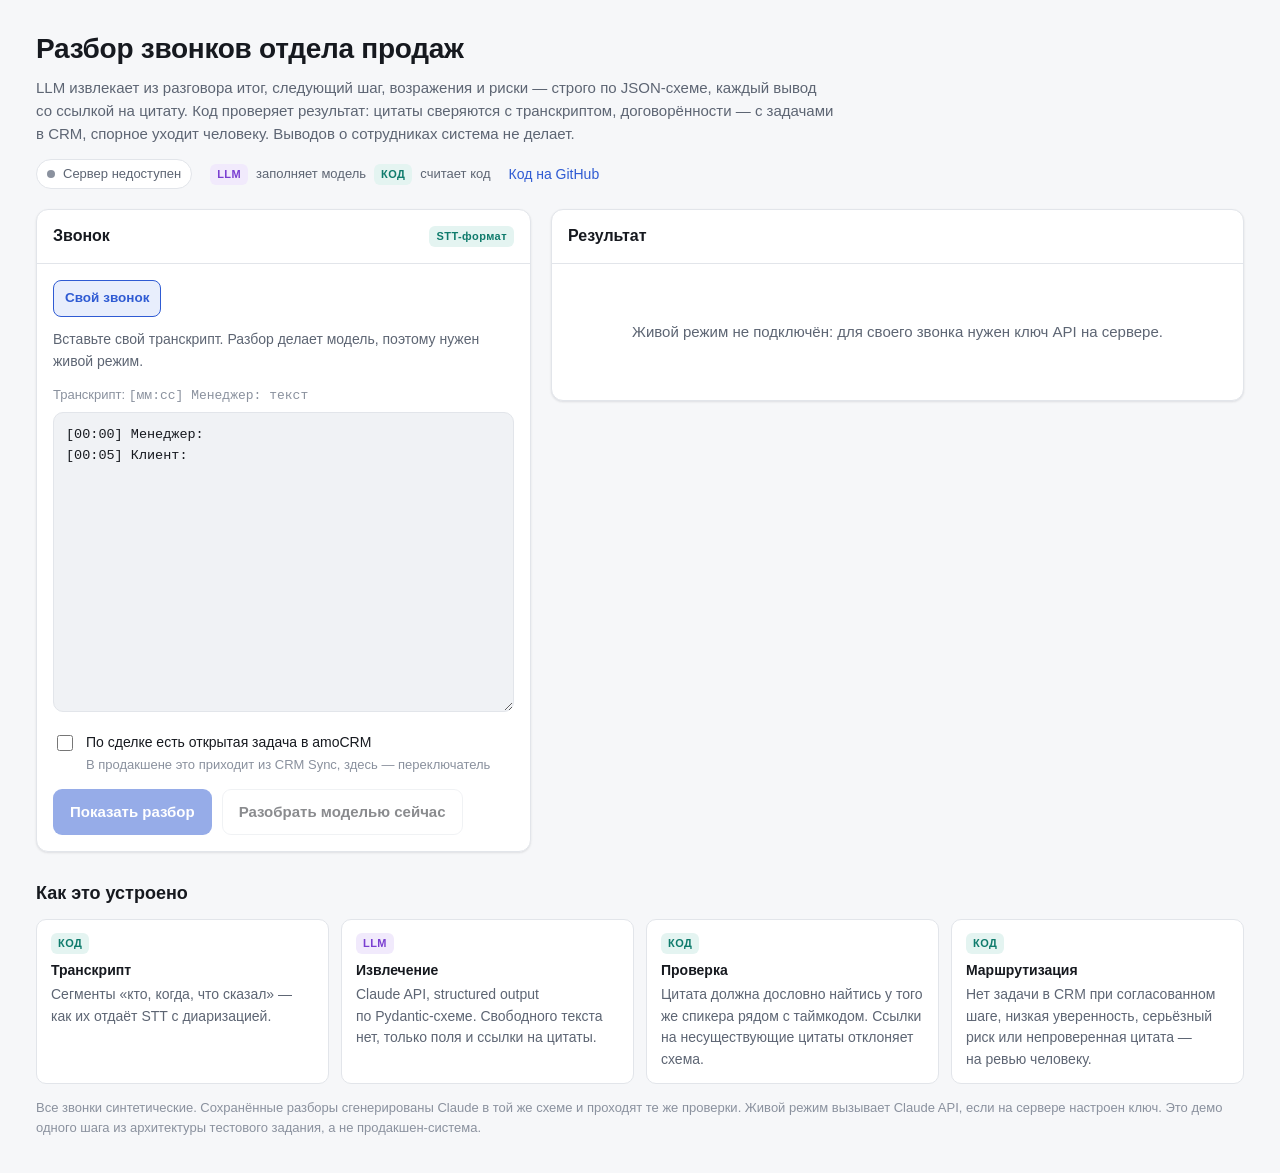
==== public/index.html @ 85fcce41 "Sales call analysis demo: Claude structured output + deterministic checks, Vercel deploy Co-Authored" ====
<!doctype html>
<html lang="ru">
<head>
<meta charset="utf-8">
<meta name="viewport" content="width=device-width, initial-scale=1">
<title>Разбор звонков продаж</title>
<meta name="description" content="Демо: LLM извлекает структуру из звонка, код проверяет цитаты и сверяет договорённости с задачами в CRM.">
<link rel="icon" href="data:image/svg+xml,<svg xmlns='http://www.w3.org/2000/svg' viewBox='0 0 32 32'><rect width='32' height='32' rx='8' fill='%232f5bd3'/><path d='M9 21v-6m5 6V11m5 10v-8m5 8v-4' stroke='white' stroke-width='2.6' stroke-linecap='round'/></svg>">
<style>
:root {
  --bg: #f6f7f9; --surface: #ffffff; --surface-2: #f0f2f5; --border: #e2e5ea;
  --text: #16191f; --muted: #5d6573; --faint: #8a919e;
  --accent: #2f5bd3; --accent-soft: #e8eefc; --on-accent: #ffffff;
  --llm: #7a3fd1; --llm-soft: #f1eafc; --code: #0f7b6c; --code-soft: #e4f4f1;
  --ok: #1e7d43; --ok-soft: #e5f5ea; --warn: #9a5b00; --warn-soft: #fff3dc; --bad: #b42318; --bad-soft: #fde8e6;
  --mark: #fff0a8; --mark-text: #16191f;
  --radius: 12px; --shadow: 0 1px 2px rgba(16,24,40,.05), 0 1px 3px rgba(16,24,40,.06);
}
@media (prefers-color-scheme: dark) {
  :root:not([data-theme="light"]) {
    --bg: #0f1115; --surface: #171a21; --surface-2: #1e222b; --border: #2a2f3a;
    --text: #e8eaee; --muted: #a2a9b6; --faint: #737b89;
    --accent: #7ea2ff; --accent-soft: #1d2741; --on-accent: #0f1115;
    --llm: #b991ff; --llm-soft: #2a2140; --code: #4fd1bc; --code-soft: #14302c;
    --ok: #5fd08a; --ok-soft: #14301f; --warn: #f2b53c; --warn-soft: #33270f; --bad: #ff8a80; --bad-soft: #3a1714;
    --mark: #5c4d12; --mark-text: #fff6cf; --shadow: none;
  }
}
* { box-sizing: border-box; }
html { -webkit-text-size-adjust: 100%; }
body { margin: 0; background: var(--bg); color: var(--text);
  font: 15px/1.55 -apple-system, BlinkMacSystemFont, "Segoe UI", Roboto, "Helvetica Neue", Arial, sans-serif; }
a { color: var(--accent); text-decoration: none; } a:hover { text-decoration: underline; }
.wrap { max-width: 1240px; margin: 0 auto; padding: 0 16px; }
header { padding: 32px 0 20px; }
h1 { font-size: 28px; line-height: 1.2; margin: 0 0 10px; letter-spacing: -.01em; }
.lead { color: var(--muted); max-width: 820px; margin: 0; }
.toplinks { display: flex; flex-wrap: wrap; gap: 8px 18px; margin-top: 14px; font-size: 14px; align-items: center; }
.status { display: inline-flex; max-width: 100%; align-items: center; gap: 8px; padding: 4px 10px; border-radius: 999px;
  background: var(--surface); border: 1px solid var(--border); font-size: 13px; color: var(--muted); }
.dot { width: 8px; height: 8px; border-radius: 50%; background: var(--faint); }
.dot.on { background: var(--ok); }
.legend { display: inline-flex; gap: 8px; align-items: center; font-size: 13px; color: var(--muted); }
.tag { display: inline-block; font-size: 11px; font-weight: 700; letter-spacing: .04em; padding: 2px 7px;
  border-radius: 6px; vertical-align: middle; white-space: nowrap; }
.tag.llm { color: var(--llm); background: var(--llm-soft); } .tag.code { color: var(--code); background: var(--code-soft); }
.grid { display: grid; grid-template-columns: minmax(0, 5fr) minmax(0, 7fr); gap: 20px; align-items: start; padding-bottom: 28px; }
@media (max-width: 920px) { .grid { grid-template-columns: minmax(0, 1fr); } }
.panel { background: var(--surface); border: 1px solid var(--border); border-radius: var(--radius); box-shadow: var(--shadow); }
.panel > .hd { padding: 14px 16px; border-bottom: 1px solid var(--border); display: flex; justify-content: space-between; align-items: center; gap: 10px; }
.panel > .hd h2 { font-size: 16px; margin: 0; }
.panel > .bd { padding: 16px; }
.sticky { position: sticky; top: 16px; }
@media (max-width: 920px) { .sticky { position: static; } }
.tabs { display: flex; flex-wrap: wrap; gap: 6px; margin-bottom: 12px; }
.tab { border: 1px solid var(--border); background: var(--surface-2); color: var(--text); border-radius: 8px;
  padding: 7px 11px; font: inherit; font-size: 13.5px; cursor: pointer; }
.tab[aria-selected="true"] { background: var(--accent-soft); border-color: var(--accent); color: var(--accent); font-weight: 600; }
.desc { color: var(--muted); font-size: 14px; margin: 0 0 12px; min-height: 22px; }
textarea { width: 100%; min-height: 300px; resize: vertical; border: 1px solid var(--border); border-radius: 10px;
  background: var(--surface-2); color: var(--text); padding: 12px; font: 13.5px/1.55 ui-monospace, SFMono-Regular, Menlo, Consolas, monospace; }
textarea:focus, .tab:focus-visible, button:focus-visible, input:focus-visible { outline: 2px solid var(--accent); outline-offset: 2px; }
.hint { font-size: 13px; color: var(--faint); margin: 8px 0 0; }
.check { display: flex; gap: 10px; align-items: flex-start; margin: 14px 0 4px; font-size: 14px; cursor: pointer; }
.check input { margin-top: 3px; width: 16px; height: 16px; accent-color: var(--accent); }
.actions { display: flex; flex-wrap: wrap; gap: 10px; margin-top: 14px; }
.btn { border: 1px solid transparent; border-radius: 9px; padding: 10px 16px; font: inherit; font-weight: 600; cursor: pointer; }
.btn.primary { background: var(--accent); color: var(--on-accent); }
.btn.secondary { background: var(--surface); color: var(--text); border-color: var(--border); }
.btn:disabled { opacity: .5; cursor: not-allowed; }
.err { margin-top: 12px; padding: 10px 12px; border-radius: 9px; background: var(--bad-soft); color: var(--bad); font-size: 14px; display: none; }
.empty { color: var(--muted); padding: 40px 16px; text-align: center; }
.cards { display: grid; gap: 14px; }
.card { border: 1px solid var(--border); border-radius: 10px; padding: 14px; background: var(--surface); }
.card h3 { font-size: 14px; margin: 0 0 10px; display: flex; gap: 8px; align-items: center; justify-content: space-between; }
.card h3 .t { color: var(--muted); font-weight: 600; text-transform: uppercase; letter-spacing: .04em; font-size: 12px; }
.banner { border-radius: 10px; padding: 14px; display: grid; gap: 6px; }
.banner.ok { background: var(--ok-soft); color: var(--ok); } .banner.warn { background: var(--warn-soft); color: var(--warn); }
.banner.skip { background: var(--surface-2); color: var(--muted); }
.banner b { font-size: 15px; } .banner ul { margin: 0; padding-left: 20px; color: var(--text); font-size: 14px; }
.banner .row { display: flex; justify-content: space-between; gap: 10px; align-items: center; }
.summary { margin: 0 0 12px; font-size: 15px; }
.kv { display: grid; grid-template-columns: max-content 1fr; gap: 6px 14px; font-size: 14px; }
.kv dt { color: var(--muted); } .kv dd { margin: 0; }
.conf { display: inline-flex; align-items: center; gap: 6px; color: var(--muted); font-size: 12.5px; margin-left: 6px; }
.bar { width: 54px; height: 6px; border-radius: 3px; background: var(--surface-2); overflow: hidden; display: inline-block; }
.bar i { display: block; height: 100%; background: var(--accent); }
.ev { display: inline-flex; gap: 4px; flex-wrap: wrap; margin-left: 4px; vertical-align: middle; }
.chip { border: 1px solid var(--border); background: var(--surface-2); color: var(--muted); border-radius: 6px; padding: 0 6px;
  font: 600 12px/20px ui-monospace, SFMono-Regular, Menlo, Consolas, monospace; cursor: pointer; }
.chip.bad { color: var(--bad); border-color: var(--bad); background: var(--bad-soft); }
.chip:hover { border-color: var(--accent); color: var(--accent); }
.q4 { display: grid; grid-template-columns: repeat(4, minmax(0, 1fr)); gap: 8px; }
@media (max-width: 560px) { .q4 { grid-template-columns: repeat(2, minmax(0, 1fr)); } }
.qcell { background: var(--surface-2); border-radius: 8px; padding: 8px 10px; font-size: 13px; }
.qcell > span:first-child { display: block; color: var(--muted); font-size: 12px; margin-bottom: 3px; }
.pill { display: inline-block; border-radius: 999px; padding: 1px 9px; font-size: 12.5px; font-weight: 600; }
.pill.ok { background: var(--ok-soft); color: var(--ok); } .pill.warn { background: var(--warn-soft); color: var(--warn); }
.pill.bad { background: var(--bad-soft); color: var(--bad); } .pill.mute { background: var(--surface-2); color: var(--muted); }
.list { list-style: none; margin: 0; padding: 0; display: grid; gap: 8px; font-size: 14px; }
.list li { display: flex; gap: 8px; align-items: baseline; flex-wrap: wrap; }
.evlist li { display: grid; grid-template-columns: auto 1fr; gap: 4px 10px; padding: 8px 10px; border-radius: 8px; background: var(--surface-2); cursor: pointer; }
.evlist li:hover { outline: 1px solid var(--accent); }
.evlist .meta { font-size: 12.5px; color: var(--muted); }
.transcript { display: grid; gap: 6px; max-height: 460px; overflow: auto; }
.seg { display: grid; grid-template-columns: 48px 1fr; gap: 10px; padding: 8px 10px; border-radius: 8px; font-size: 14px; transition: background .2s; }
.seg .ts { color: var(--faint); font: 12.5px/1.6 ui-monospace, SFMono-Regular, Menlo, Consolas, monospace; }
.seg .who { font-weight: 600; font-size: 12.5px; }
.seg.manager .who { color: var(--accent); } .seg.customer .who { color: var(--code); }
.seg.hl { background: var(--accent-soft); }
mark { background: var(--mark); color: var(--mark-text); border-radius: 3px; padding: 0 1px; }
.how { padding: 0 0 36px; }
.steps { display: grid; grid-template-columns: repeat(4, minmax(0, 1fr)); gap: 12px; margin: 12px 0 14px; }
@media (max-width: 920px) { .steps { grid-template-columns: repeat(2, minmax(0, 1fr)); } }
@media (max-width: 520px) { .steps { grid-template-columns: minmax(0, 1fr); } }
.step { background: var(--surface); border: 1px solid var(--border); border-radius: 10px; padding: 12px 14px; font-size: 14px; }
.step b { display: block; margin: 6px 0 2px; }
.step p { margin: 0; color: var(--muted); }
.fine { color: var(--faint); font-size: 13px; margin: 0; }
.meta-line { color: var(--faint); font-size: 12.5px; margin-top: 4px; word-break: break-word; }
.spinner { display: inline-block; width: 14px; height: 14px; border: 2px solid currentColor; border-right-color: transparent; border-radius: 50%; animation: spin .7s linear infinite; vertical-align: -2px; margin-right: 6px; }
@keyframes spin { to { transform: rotate(360deg); } }
</style>
</head>
<body>
<div class="wrap">
  <header>
    <h1>Разбор звонков отдела продаж</h1>
    <p class="lead">LLM извлекает из разговора итог, следующий шаг, возражения и риски — строго по&nbsp;JSON-схеме, каждый вывод со&nbsp;ссылкой на&nbsp;цитату. Код проверяет результат: цитаты сверяются с&nbsp;транскриптом, договорённости — с&nbsp;задачами в&nbsp;CRM, спорное уходит человеку. Выводов о&nbsp;сотрудниках система не&nbsp;делает.</p>
    <div class="toplinks">
      <span class="status" id="status"><span class="dot" id="statusDot"></span><span id="statusText">Проверяю сервер…</span></span>
      <span class="legend"><span class="tag llm">LLM</span> заполняет модель <span class="tag code">КОД</span> считает код</span>
      <a href="https://github.com/04NVG/citycar-sales-call-analysis" target="_blank" rel="noopener">Код на GitHub</a>
    </div>
  </header>

  <main class="grid">
    <section class="panel sticky" aria-labelledby="callTitle">
      <div class="hd"><h2 id="callTitle">Звонок</h2><span class="tag code">STT-формат</span></div>
      <div class="bd">
        <div class="tabs" role="tablist" id="tabs"></div>
        <p class="desc" id="desc"></p>
        <label for="transcript" class="hint" style="display:block;margin:0 0 6px">Транскрипт: <code>[мм:сс] Менеджер: текст</code></label>
        <textarea id="transcript" spellcheck="false"></textarea>
        <p class="hint" id="editHint">Попробуйте изменить реплику, на&nbsp;которую ссылается разбор, — проверка цитат это заметит.</p>
        <label class="check"><input type="checkbox" id="hasTask"><span>По&nbsp;сделке есть открытая задача в&nbsp;amoCRM<br><span class="hint" style="margin:0">В&nbsp;продакшене это приходит из&nbsp;CRM Sync, здесь — переключатель</span></span></label>
        <div class="actions">
          <button class="btn primary" id="runCached">Показать разбор</button>
          <button class="btn secondary" id="runLive">Разобрать моделью сейчас</button>
        </div>
        <div class="err" id="err" role="alert"></div>
      </div>
    </section>

    <section class="panel" aria-labelledby="resTitle">
      <div class="hd"><h2 id="resTitle">Результат</h2><span class="meta-line" id="resMeta"></span></div>
      <div class="bd" id="result"><div class="empty">Выберите звонок и&nbsp;нажмите «Показать разбор».</div></div>
    </section>
  </main>

  <section class="how" aria-labelledby="howTitle">
    <h2 id="howTitle" style="font-size:18px;margin:0">Как это устроено</h2>
    <div class="steps">
      <div class="step"><span class="tag code">КОД</span><b>Транскрипт</b><p>Сегменты «кто, когда, что сказал» — как их отдаёт STT с&nbsp;диаризацией.</p></div>
      <div class="step"><span class="tag llm">LLM</span><b>Извлечение</b><p>Claude API, structured output по&nbsp;Pydantic-схеме. Свободного текста нет, только поля и&nbsp;ссылки на&nbsp;цитаты.</p></div>
      <div class="step"><span class="tag code">КОД</span><b>Проверка</b><p>Цитата должна дословно найтись у&nbsp;того же спикера рядом с&nbsp;таймкодом. Ссылки на&nbsp;несуществующие цитаты отклоняет схема.</p></div>
      <div class="step"><span class="tag code">КОД</span><b>Маршрутизация</b><p>Нет задачи в&nbsp;CRM при&nbsp;согласованном шаге, низкая уверенность, серьёзный риск или&nbsp;непроверенная цитата — на&nbsp;ревью человеку.</p></div>
    </div>
    <p class="fine">Все звонки синтетические. Сохранённые разборы сгенерированы Claude в&nbsp;той же схеме и&nbsp;проходят те же проверки. Живой режим вызывает Claude API, если на&nbsp;сервере настроен ключ. Это демо одного шага из&nbsp;архитектуры тестового задания, а&nbsp;не&nbsp;продакшен-система.</p>
  </section>
</div>

<script>
const $ = (id) => document.getElementById(id);
const esc = (s) => String(s ?? "").replace(/[&<>"']/g, (c) => ({"&":"&amp;","<":"&lt;",">":"&gt;",'"':"&quot;","'":"&#39;"}[c]));
const L = {
  call_type: {first_contact: "первичный", follow_up: "повторный", not_sales: "не продажи", voicemail: "автоответчик"},
  outcome: {meeting_set: "назначена встреча", callback: "договорились созвониться", thinking: "клиент думает", refused: "отказ", other: "другое"},
  asked: {asked: ["выяснено", "ok"], not_asked: ["не выяснено", "warn"], unclear: ["неясно", "mute"]},
  qual: {need: "Потребность", budget: "Бюджет", timeline: "Сроки", decision_maker: "Кто решает"},
  objection: {price: "цена", timing: "сроки", competitor: "конкурент", trust: "доверие", need: "нет потребности", other: "другое"},
  handled: {yes: ["отработано", "ok"], partially: ["частично", "warn"], no: ["не отработано", "bad"]},
  item: {greeting_and_name: "Приветствие и имя", needs_discovery: "Выявление потребности", offer_presented: "Предложение",
         objection_handling: "Работа с возражениями", next_step_fixed: "Следующий шаг зафиксирован"},
  status: {done: ["да", "ok"], missed: ["нет", "bad"], "n/a": ["не применимо", "mute"]},
  risk: {promise_without_followup: "обещание без задачи", customer_unhappy: "клиент недоволен", lost_to_competitor: "уход к конкуренту",
         manager_incorrect_info: "неверная информация", rude_or_pressure: "грубость / давление", other: "другое"},
  severity: {low: ["низкий", "mute"], medium: ["средний", "warn"], high: ["высокий", "bad"]},
};
const CRM_GAP = "Добавлено кодом: договорённость есть в разговоре, задачи в CRM нет";
let samples = [], current = null, live = false, last = null;

const pill = ([text, kind]) => `<span class="pill ${kind}">${esc(text)}</span>`;
const mmss = (s) => `${String(Math.floor(s / 60)).padStart(2, "0")}:${String(Math.floor(s % 60)).padStart(2, "0")}`;
function chips(ids) {
  if (!ids || !ids.length) return "";
  const bad = new Set(last?.analysis.unverified_evidence || []);
  return `<span class="ev">${ids.map((id) => `<button class="chip ${bad.has(id) ? "bad" : ""}" data-ev="${esc(id)}" title="Показать цитату">${esc(id)}</button>`).join("")}</span>`;
}
const conf = (c) => `<span class="conf"><span class="bar"><i style="width:${Math.round(c * 100)}%"></i></span>${Math.round(c * 100)}%</span>`;
const card = (title, tag, body) => `<div class="card"><h3><span class="t">${title}</span><span class="tag ${tag === "КОД" ? "code" : "llm"}">${tag}</span></h3>${body}</div>`;

async function init() {
  try {
    const [h, s] = await Promise.all([fetch("/api/health").then((r) => r.json()), fetch("/api/samples").then((r) => r.json())]);
    live = h.live; samples = s;
    $("statusDot").classList.toggle("on", live);
    $("statusText").textContent = live ? `Живой режим: ${h.model}` : "Демо-режим: сохранённые разборы, ключ API не подключён";
  } catch (e) {
    $("statusText").textContent = "Сервер недоступен";
  }
  renderTabs();
  select(samples[0]?.id || "own");
}

function renderTabs() {
  const items = [...samples.map((s) => [s.id, s.title]), ["own", "Свой звонок"]];
  $("tabs").innerHTML = items.map(([id, t]) => `<button class="tab" role="tab" data-id="${esc(id)}" aria-selected="false">${esc(t)}</button>`).join("");
  $("tabs").querySelectorAll(".tab").forEach((b) => b.addEventListener("click", () => select(b.dataset.id)));
}

function select(id) {
  current = samples.find((s) => s.id === id) || null;
  $("tabs").querySelectorAll(".tab").forEach((b) => b.setAttribute("aria-selected", String(b.dataset.id === id)));
  if (current) {
    $("desc").textContent = current.description;
    $("transcript").value = current.transcript;
    $("hasTask").checked = current.lead_has_open_task;
    $("editHint").style.display = "";
  } else {
    $("desc").textContent = "Вставьте свой транскрипт. Разбор делает модель, поэтому нужен живой режим.";
    $("transcript").value = "[00:00] Менеджер: \n[00:05] Клиент: ";
    $("hasTask").checked = false;
    $("editHint").style.display = "none";
  }
  $("runCached").disabled = !current;
  $("runLive").disabled = !live;
  $("runLive").title = live ? "" : "На сервере не настроен ANTHROPIC_API_KEY";
  $("err").style.display = "none";
  if (current) run("cached");
  else { last = null; $("result").innerHTML = `<div class="empty">${live ? "Нажмите «Разобрать моделью сейчас»." : "Живой режим не подключён: для своего звонка нужен ключ API на сервере."}</div>`; $("resMeta").textContent = ""; }
}

async function run(mode) {
  const btn = mode === "live" ? $("runLive") : $("runCached");
  const label = btn.textContent;
  btn.disabled = true; btn.innerHTML = `<span class="spinner"></span>${mode === "live" ? "Модель думает…" : "Проверяю…"}`;
  $("err").style.display = "none";
  try {
    const r = await fetch("/api/analyze", {method: "POST", headers: {"Content-Type": "application/json"},
      body: JSON.stringify({transcript: $("transcript").value, mode, sample_id: current?.id ?? null, lead_has_open_task: $("hasTask").checked})});
    const data = await r.json();
    if (!r.ok) throw new Error(typeof data.detail === "string" ? data.detail : "Некорректный запрос (проверьте длину и формат транскрипта)");
    last = data; render();
  } catch (e) {
    $("err").textContent = e.message; $("err").style.display = "block";
  } finally {
    btn.textContent = label; btn.disabled = mode === "live" ? !live : !current;
  }
}

function render() {
  const a = last.analysis, segs = last.segments, bad = new Set(a.unverified_evidence);
  const u = last.usage ? ` · ${last.usage.input_tokens}→${last.usage.output_tokens} ток.` : "";
  $("resMeta").textContent = `${last.source === "live" ? "живой разбор" : "сохранённый разбор"} · ${a.model} · prompt ${a.prompt_version}${u}`;
  const out = [];

  if (!a.analyzable) {
    out.push(`<div class="banner skip"><div class="row"><b>Не анализируется: ${esc(a.skip_reason || "нет разговора")}</b><span class="tag code">КОД</span></div><div>Такие звонки отсекаются и не попадают в метрики менеджера.</div></div>`);
  } else if (a.needs_review) {
    out.push(`<div class="banner warn"><div class="row"><b>Нужна проверка человеком</b><span class="tag code">КОД</span></div><ul>${a.review_reasons.map((r) => `<li>${esc(r)}</li>`).join("")}</ul></div>`);
  } else {
    out.push(`<div class="banner ok"><div class="row"><b>Можно в отчёт без ревью</b><span class="tag code">КОД</span></div><div>Цитаты подтверждены, договорённость отражена в CRM, серьёзных рисков нет.</div></div>`);
  }

  let main = `<p class="summary">${esc(a.summary)}</p><dl class="kv"><dt>Тип звонка</dt><dd>${esc(L.call_type[a.call_type])}</dd>`;
  if (a.outcome) main += `<dt>Итог</dt><dd>${esc(L.outcome[a.outcome.value] || a.outcome.value)}${conf(a.outcome.confidence)}${chips(a.outcome.evidence)}</dd>`;
  if (a.customer_intent) main += `<dt>Чего хочет клиент</dt><dd>${esc(a.customer_intent.value)}${conf(a.customer_intent.confidence)}${chips(a.customer_intent.evidence)}</dd>`;
  out.push(card("Разговор", "LLM", main + "</dl>"));

  if (a.analyzable) {
    const ns = a.next_step;
    const crm = $("hasTask").checked ? pill(["задача есть", "ok"]) : pill(["задачи нет", ns.agreed ? "bad" : "mute"]);
    out.push(card("Следующий шаг", "LLM", `<dl class="kv"><dt>Согласован</dt><dd>${ns.agreed ? pill(["да", "ok"]) : pill(["нет", "warn"])}${chips(ns.evidence)}</dd>
      ${ns.what ? `<dt>Что</dt><dd>${esc(ns.what)}</dd>` : ""}${ns.when_mentioned ? `<dt>Когда</dt><dd>«${esc(ns.when_mentioned)}»</dd>` : ""}
      <dt>В amoCRM <span class="tag code">КОД</span></dt><dd>${crm}</dd></dl>`));
  }

  if (a.qualification) {
    out.push(card("Квалификация", "LLM", `<div class="q4">${Object.entries(L.qual).map(([k, t]) => `<div class="qcell"><span>${t}</span>${pill(L.asked[a.qualification[k]])}</div>`).join("")}</div>`));
  }
  if (a.objections.length) {
    out.push(card("Возражения", "LLM", `<ul class="list">${a.objections.map((o) => `<li><b>${esc(L.objection[o.type])}</b>${pill(L.handled[o.handled])}${chips(o.evidence)}</li>`).join("")}</ul>`));
  }
  if (a.script_checklist.length) {
    out.push(card("Чек-лист скрипта", "LLM", `<ul class="list">${a.script_checklist.map((c) => `<li>${pill(L.status[c.status])}<span>${esc(L.item[c.item])}</span>${chips(c.evidence)}</li>`).join("")}</ul>`));
  }
  if (a.risks.length) {
    out.push(card("Риски", "LLM + КОД", `<ul class="list">${a.risks.map((r) => `<li>${pill(L.severity[r.severity])}<b>${esc(L.risk[r.type])}</b>${r.description === CRM_GAP ? '<span class="tag code">КОД</span>' : ""}<span style="color:var(--muted)">${esc(r.description === CRM_GAP ? "договорённость есть в разговоре, задачи в CRM нет" : r.description)}</span>${chips(r.evidence)}</li>`).join("")}</ul>`));
  }

  if (a.evidence.length) {
    out.push(card("Доказательства", "КОД", `<ul class="list evlist">${a.evidence.map((e) => `<li data-ev="${esc(e.id)}">
      <span>${bad.has(e.id) ? pill(["не найдено", "bad"]) : pill(["✓ найдено", "ok"])}</span>
      <span><span class="meta">${esc(e.id)} · ${e.speaker === "manager" ? "менеджер" : "клиент"} · ${mmss(e.start_sec)}</span><br>«${esc(e.quote)}»</span></li>`).join("")}</ul>
      <p class="hint">Цитата считается найденной, если она дословно есть в реплике того же спикера рядом с таймкодом.</p>`));
  }

  out.push(card("Транскрипт", "КОД", `<div class="transcript" id="segs">${segs.map((s, i) => `<div class="seg ${s.speaker}" data-i="${i}"><span class="ts">${mmss(s.start)}</span><span><span class="who">${s.speaker === "manager" ? "Менеджер" : "Клиент"}</span><br><span class="txt">${esc(s.text)}</span></span></div>`).join("")}</div>`));

  $("result").innerHTML = `<div class="cards">${out.join("")}</div>`;
  $("result").querySelectorAll("[data-ev]").forEach((el) => el.addEventListener("click", (ev) => { ev.stopPropagation(); showEvidence(el.dataset.ev); }));
}

const norm = (t) => t.toLowerCase().replace(/ё/g, "е");
function showEvidence(id) {
  const e = last.analysis.evidence.find((x) => x.id === id);
  if (!e) return;
  const segEls = [...document.querySelectorAll("#segs .seg")];
  segEls.forEach((el, i) => { el.classList.remove("hl"); el.querySelector(".txt").innerHTML = esc(last.segments[i].text); });
  let best = -1, dist = Infinity;
  last.segments.forEach((s, i) => {
    if (s.speaker !== e.speaker) return;
    const d = e.start_sec < s.start ? s.start - e.start_sec : Math.max(0, e.start_sec - s.end);
    if (d < dist) { dist = d; best = i; }
  });
  if (best < 0) return;
  const el = segEls[best], text = last.segments[best].text, at = norm(text).indexOf(norm(e.quote));
  if (at >= 0) el.querySelector(".txt").innerHTML = esc(text.slice(0, at)) + "<mark>" + esc(text.slice(at, at + e.quote.length)) + "</mark>" + esc(text.slice(at + e.quote.length));
  el.classList.add("hl");
  el.scrollIntoView({behavior: "smooth", block: "center"});
}

$("runCached").addEventListener("click", () => run("cached"));
$("runLive").addEventListener("click", () => run("live"));
$("hasTask").addEventListener("change", () => { if (last && current && last.source === "cached") run("cached"); });
init();
</script>
</body>
</html>
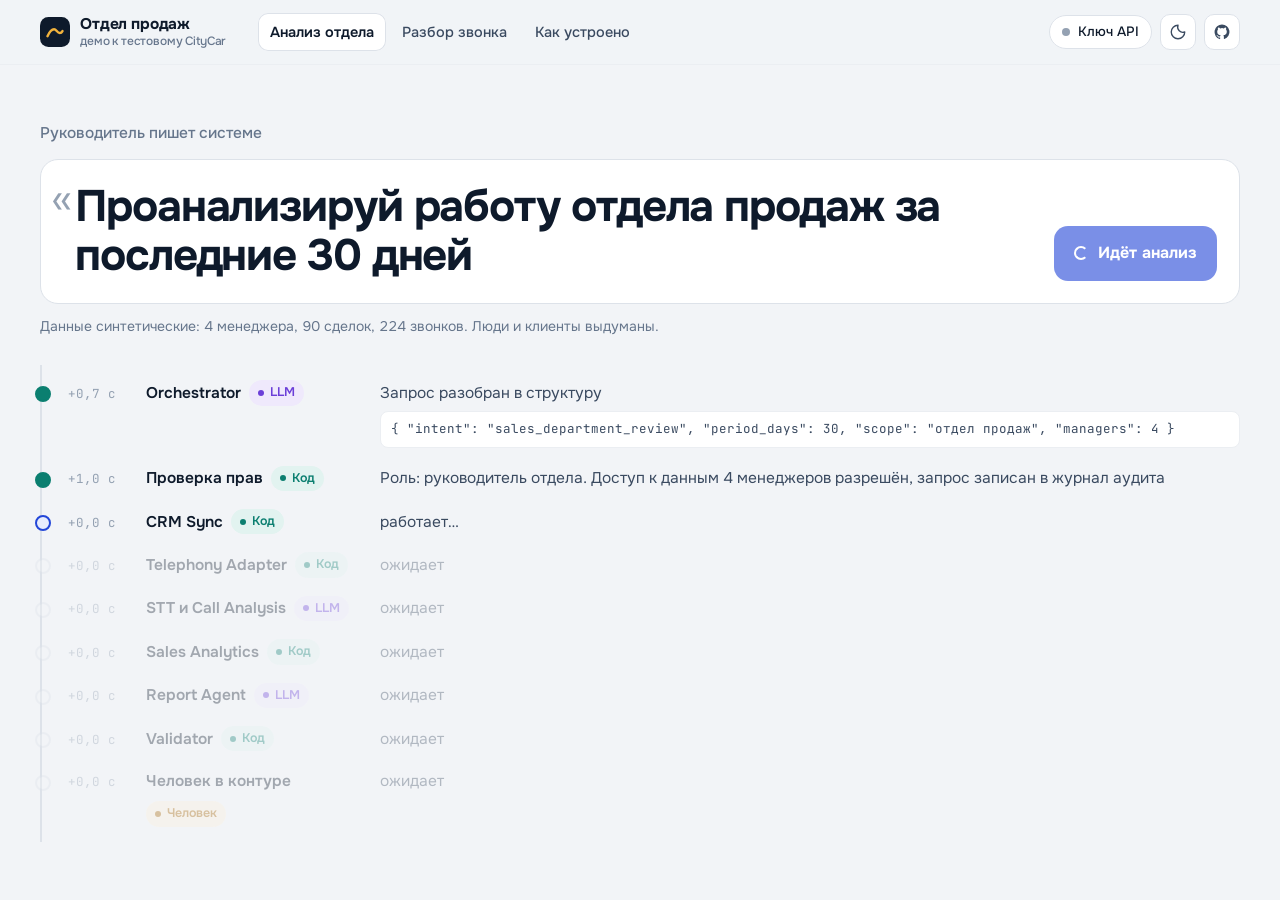
==== commit 500f7442: "Department analysis demo: agent run trace, fact pack, report validator, review queue, redesigned UI " ====
--- a/public/index.html
+++ b/public/index.html
@@ -3,338 +3,181 @@
 <head>
 <meta charset="utf-8">
 <meta name="viewport" content="width=device-width, initial-scale=1">
-<title>Разбор звонков продаж</title>
-<meta name="description" content="Демо: LLM извлекает структуру из звонка, код проверяет цитаты и сверяет договорённости с задачами в CRM.">
-<link rel="icon" href="data:image/svg+xml,<svg xmlns='http://www.w3.org/2000/svg' viewBox='0 0 32 32'><rect width='32' height='32' rx='8' fill='%232f5bd3'/><path d='M9 21v-6m5 6V11m5 10v-8m5 8v-4' stroke='white' stroke-width='2.6' stroke-linecap='round'/></svg>">
-<style>
-:root {
-  --bg: #f6f7f9; --surface: #ffffff; --surface-2: #f0f2f5; --border: #e2e5ea;
-  --text: #16191f; --muted: #5d6573; --faint: #8a919e;
-  --accent: #2f5bd3; --accent-soft: #e8eefc; --on-accent: #ffffff;
-  --llm: #7a3fd1; --llm-soft: #f1eafc; --code: #0f7b6c; --code-soft: #e4f4f1;
-  --ok: #1e7d43; --ok-soft: #e5f5ea; --warn: #9a5b00; --warn-soft: #fff3dc; --bad: #b42318; --bad-soft: #fde8e6;
-  --mark: #fff0a8; --mark-text: #16191f;
-  --radius: 12px; --shadow: 0 1px 2px rgba(16,24,40,.05), 0 1px 3px rgba(16,24,40,.06);
-}
-@media (prefers-color-scheme: dark) {
-  :root:not([data-theme="light"]) {
-    --bg: #0f1115; --surface: #171a21; --surface-2: #1e222b; --border: #2a2f3a;
-    --text: #e8eaee; --muted: #a2a9b6; --faint: #737b89;
-    --accent: #7ea2ff; --accent-soft: #1d2741; --on-accent: #0f1115;
-    --llm: #b991ff; --llm-soft: #2a2140; --code: #4fd1bc; --code-soft: #14302c;
-    --ok: #5fd08a; --ok-soft: #14301f; --warn: #f2b53c; --warn-soft: #33270f; --bad: #ff8a80; --bad-soft: #3a1714;
-    --mark: #5c4d12; --mark-text: #fff6cf; --shadow: none;
-  }
-}
-* { box-sizing: border-box; }
-html { -webkit-text-size-adjust: 100%; }
-body { margin: 0; background: var(--bg); color: var(--text);
-  font: 15px/1.55 -apple-system, BlinkMacSystemFont, "Segoe UI", Roboto, "Helvetica Neue", Arial, sans-serif; }
-a { color: var(--accent); text-decoration: none; } a:hover { text-decoration: underline; }
-.wrap { max-width: 1240px; margin: 0 auto; padding: 0 16px; }
-header { padding: 32px 0 20px; }
-h1 { font-size: 28px; line-height: 1.2; margin: 0 0 10px; letter-spacing: -.01em; }
-.lead { color: var(--muted); max-width: 820px; margin: 0; }
-.toplinks { display: flex; flex-wrap: wrap; gap: 8px 18px; margin-top: 14px; font-size: 14px; align-items: center; }
-.status { display: inline-flex; max-width: 100%; align-items: center; gap: 8px; padding: 4px 10px; border-radius: 999px;
-  background: var(--surface); border: 1px solid var(--border); font-size: 13px; color: var(--muted); }
-.dot { width: 8px; height: 8px; border-radius: 50%; background: var(--faint); }
-.dot.on { background: var(--ok); }
-.legend { display: inline-flex; gap: 8px; align-items: center; font-size: 13px; color: var(--muted); }
-.tag { display: inline-block; font-size: 11px; font-weight: 700; letter-spacing: .04em; padding: 2px 7px;
-  border-radius: 6px; vertical-align: middle; white-space: nowrap; }
-.tag.llm { color: var(--llm); background: var(--llm-soft); } .tag.code { color: var(--code); background: var(--code-soft); }
-.grid { display: grid; grid-template-columns: minmax(0, 5fr) minmax(0, 7fr); gap: 20px; align-items: start; padding-bottom: 28px; }
-@media (max-width: 920px) { .grid { grid-template-columns: minmax(0, 1fr); } }
-.panel { background: var(--surface); border: 1px solid var(--border); border-radius: var(--radius); box-shadow: var(--shadow); }
-.panel > .hd { padding: 14px 16px; border-bottom: 1px solid var(--border); display: flex; justify-content: space-between; align-items: center; gap: 10px; }
-.panel > .hd h2 { font-size: 16px; margin: 0; }
-.panel > .bd { padding: 16px; }
-.sticky { position: sticky; top: 16px; }
-@media (max-width: 920px) { .sticky { position: static; } }
-.tabs { display: flex; flex-wrap: wrap; gap: 6px; margin-bottom: 12px; }
-.tab { border: 1px solid var(--border); background: var(--surface-2); color: var(--text); border-radius: 8px;
-  padding: 7px 11px; font: inherit; font-size: 13.5px; cursor: pointer; }
-.tab[aria-selected="true"] { background: var(--accent-soft); border-color: var(--accent); color: var(--accent); font-weight: 600; }
-.desc { color: var(--muted); font-size: 14px; margin: 0 0 12px; min-height: 22px; }
-textarea { width: 100%; min-height: 300px; resize: vertical; border: 1px solid var(--border); border-radius: 10px;
-  background: var(--surface-2); color: var(--text); padding: 12px; font: 13.5px/1.55 ui-monospace, SFMono-Regular, Menlo, Consolas, monospace; }
-textarea:focus, .tab:focus-visible, button:focus-visible, input:focus-visible { outline: 2px solid var(--accent); outline-offset: 2px; }
-.hint { font-size: 13px; color: var(--faint); margin: 8px 0 0; }
-.check { display: flex; gap: 10px; align-items: flex-start; margin: 14px 0 4px; font-size: 14px; cursor: pointer; }
-.check input { margin-top: 3px; width: 16px; height: 16px; accent-color: var(--accent); }
-.actions { display: flex; flex-wrap: wrap; gap: 10px; margin-top: 14px; }
-.btn { border: 1px solid transparent; border-radius: 9px; padding: 10px 16px; font: inherit; font-weight: 600; cursor: pointer; }
-.btn.primary { background: var(--accent); color: var(--on-accent); }
-.btn.secondary { background: var(--surface); color: var(--text); border-color: var(--border); }
-.btn:disabled { opacity: .5; cursor: not-allowed; }
-.err { margin-top: 12px; padding: 10px 12px; border-radius: 9px; background: var(--bad-soft); color: var(--bad); font-size: 14px; display: none; }
-.empty { color: var(--muted); padding: 40px 16px; text-align: center; }
-.cards { display: grid; gap: 14px; }
-.card { border: 1px solid var(--border); border-radius: 10px; padding: 14px; background: var(--surface); }
-.card h3 { font-size: 14px; margin: 0 0 10px; display: flex; gap: 8px; align-items: center; justify-content: space-between; }
-.card h3 .t { color: var(--muted); font-weight: 600; text-transform: uppercase; letter-spacing: .04em; font-size: 12px; }
-.banner { border-radius: 10px; padding: 14px; display: grid; gap: 6px; }
-.banner.ok { background: var(--ok-soft); color: var(--ok); } .banner.warn { background: var(--warn-soft); color: var(--warn); }
-.banner.skip { background: var(--surface-2); color: var(--muted); }
-.banner b { font-size: 15px; } .banner ul { margin: 0; padding-left: 20px; color: var(--text); font-size: 14px; }
-.banner .row { display: flex; justify-content: space-between; gap: 10px; align-items: center; }
-.summary { margin: 0 0 12px; font-size: 15px; }
-.kv { display: grid; grid-template-columns: max-content 1fr; gap: 6px 14px; font-size: 14px; }
-.kv dt { color: var(--muted); } .kv dd { margin: 0; }
-.conf { display: inline-flex; align-items: center; gap: 6px; color: var(--muted); font-size: 12.5px; margin-left: 6px; }
-.bar { width: 54px; height: 6px; border-radius: 3px; background: var(--surface-2); overflow: hidden; display: inline-block; }
-.bar i { display: block; height: 100%; background: var(--accent); }
-.ev { display: inline-flex; gap: 4px; flex-wrap: wrap; margin-left: 4px; vertical-align: middle; }
-.chip { border: 1px solid var(--border); background: var(--surface-2); color: var(--muted); border-radius: 6px; padding: 0 6px;
-  font: 600 12px/20px ui-monospace, SFMono-Regular, Menlo, Consolas, monospace; cursor: pointer; }
-.chip.bad { color: var(--bad); border-color: var(--bad); background: var(--bad-soft); }
-.chip:hover { border-color: var(--accent); color: var(--accent); }
-.q4 { display: grid; grid-template-columns: repeat(4, minmax(0, 1fr)); gap: 8px; }
-@media (max-width: 560px) { .q4 { grid-template-columns: repeat(2, minmax(0, 1fr)); } }
-.qcell { background: var(--surface-2); border-radius: 8px; padding: 8px 10px; font-size: 13px; }
-.qcell > span:first-child { display: block; color: var(--muted); font-size: 12px; margin-bottom: 3px; }
-.pill { display: inline-block; border-radius: 999px; padding: 1px 9px; font-size: 12.5px; font-weight: 600; }
-.pill.ok { background: var(--ok-soft); color: var(--ok); } .pill.warn { background: var(--warn-soft); color: var(--warn); }
-.pill.bad { background: var(--bad-soft); color: var(--bad); } .pill.mute { background: var(--surface-2); color: var(--muted); }
-.list { list-style: none; margin: 0; padding: 0; display: grid; gap: 8px; font-size: 14px; }
-.list li { display: flex; gap: 8px; align-items: baseline; flex-wrap: wrap; }
-.evlist li { display: grid; grid-template-columns: auto 1fr; gap: 4px 10px; padding: 8px 10px; border-radius: 8px; background: var(--surface-2); cursor: pointer; }
-.evlist li:hover { outline: 1px solid var(--accent); }
-.evlist .meta { font-size: 12.5px; color: var(--muted); }
-.transcript { display: grid; gap: 6px; max-height: 460px; overflow: auto; }
-.seg { display: grid; grid-template-columns: 48px 1fr; gap: 10px; padding: 8px 10px; border-radius: 8px; font-size: 14px; transition: background .2s; }
-.seg .ts { color: var(--faint); font: 12.5px/1.6 ui-monospace, SFMono-Regular, Menlo, Consolas, monospace; }
-.seg .who { font-weight: 600; font-size: 12.5px; }
-.seg.manager .who { color: var(--accent); } .seg.customer .who { color: var(--code); }
-.seg.hl { background: var(--accent-soft); }
-mark { background: var(--mark); color: var(--mark-text); border-radius: 3px; padding: 0 1px; }
-.how { padding: 0 0 36px; }
-.steps { display: grid; grid-template-columns: repeat(4, minmax(0, 1fr)); gap: 12px; margin: 12px 0 14px; }
-@media (max-width: 920px) { .steps { grid-template-columns: repeat(2, minmax(0, 1fr)); } }
-@media (max-width: 520px) { .steps { grid-template-columns: minmax(0, 1fr); } }
-.step { background: var(--surface); border: 1px solid var(--border); border-radius: 10px; padding: 12px 14px; font-size: 14px; }
-.step b { display: block; margin: 6px 0 2px; }
-.step p { margin: 0; color: var(--muted); }
-.fine { color: var(--faint); font-size: 13px; margin: 0; }
-.meta-line { color: var(--faint); font-size: 12.5px; margin-top: 4px; word-break: break-word; }
-.spinner { display: inline-block; width: 14px; height: 14px; border: 2px solid currentColor; border-right-color: transparent; border-radius: 50%; animation: spin .7s linear infinite; vertical-align: -2px; margin-right: 6px; }
-@keyframes spin { to { transform: rotate(360deg); } }
-</style>
+<title>Анализ отдела продаж</title>
+<meta name="description" content="Демо мультиагентной системы: анализ отдела продаж по amoCRM и звонкам. LLM интерпретирует, код считает и проверяет, человек решает.">
+<meta name="theme-color" content="#0E1A2B">
+<link rel="icon" href="data:image/svg+xml,<svg xmlns='http://www.w3.org/2000/svg' viewBox='0 0 32 32'><rect width='32' height='32' rx='9' fill='%230E1A2B'/><path d='M8 20.5c2.2-5 4.6-7.5 7-7.5s3.4 4 6 4c1.3 0 2.3-.7 3-2' stroke='%23F2B33D' stroke-width='2.6' fill='none' stroke-linecap='round'/></svg>">
+<link rel="preconnect" href="https://fonts.googleapis.com">
+<link rel="preconnect" href="https://fonts.gstatic.com" crossorigin>
+<link href="https://fonts.googleapis.com/css2?family=Onest:wght@400;500;600;700;800&family=JetBrains+Mono:wght@400;600&display=swap" rel="stylesheet">
+<link rel="stylesheet" href="styles.css">
 </head>
 <body>
-<div class="wrap">
-  <header>
-    <h1>Разбор звонков отдела продаж</h1>
-    <p class="lead">LLM извлекает из разговора итог, следующий шаг, возражения и риски — строго по&nbsp;JSON-схеме, каждый вывод со&nbsp;ссылкой на&nbsp;цитату. Код проверяет результат: цитаты сверяются с&nbsp;транскриптом, договорённости — с&nbsp;задачами в&nbsp;CRM, спорное уходит человеку. Выводов о&nbsp;сотрудниках система не&nbsp;делает.</p>
-    <div class="toplinks">
-      <span class="status" id="status"><span class="dot" id="statusDot"></span><span id="statusText">Проверяю сервер…</span></span>
-      <span class="legend"><span class="tag llm">LLM</span> заполняет модель <span class="tag code">КОД</span> считает код</span>
-      <a href="https://github.com/04NVG/citycar-sales-call-analysis" target="_blank" rel="noopener">Код на GitHub</a>
+<a class="skip" href="#main">К содержимому</a>
+<header class="topbar">
+  <div class="wrap topbar-in">
+    <a class="brand" href="#report" aria-label="На главную">
+      <svg viewBox="0 0 32 32" aria-hidden="true"><rect width="32" height="32" rx="9"/><path d="M8 20.5c2.2-5 4.6-7.5 7-7.5s3.4 4 6 4c1.3 0 2.3-.7 3-2"/></svg>
+      <span>Отдел продаж<small>демо к тестовому CityCar</small></span>
+    </a>
+    <nav class="nav" aria-label="Разделы">
+      <a href="#report" data-view="report">Анализ отдела</a>
+      <a href="#call" data-view="call">Разбор звонка</a>
+      <a href="#how" data-view="how">Как устроено</a>
+    </nav>
+    <div class="top-actions">
+      <button class="key-btn" id="keyBtn" type="button"><span class="led" id="keyLed"></span><span id="keyLabel">Ключ API</span></button>
+      <button class="icon-btn" id="themeBtn" type="button" aria-label="Сменить тему"><svg viewBox="0 0 24 24" aria-hidden="true"><path d="M12 3a9 9 0 1 0 9 9 7 7 0 0 1-9-9z"/></svg></button>
+      <a class="icon-btn" href="https://github.com/04NVG/citycar-sales-call-analysis" target="_blank" rel="noopener" aria-label="Код на GitHub"><svg viewBox="0 0 24 24" aria-hidden="true"><path d="M12 2a10 10 0 0 0-3.16 19.49c.5.09.68-.22.68-.48v-1.7c-2.78.6-3.37-1.34-3.37-1.34-.45-1.16-1.11-1.47-1.11-1.47-.91-.62.07-.6.07-.6 1 .07 1.53 1.03 1.53 1.03.9 1.52 2.34 1.08 2.91.83.09-.65.35-1.09.63-1.34-2.22-.25-4.55-1.11-4.55-4.94 0-1.09.39-1.98 1.03-2.68-.1-.25-.45-1.27.1-2.65 0 0 .84-.27 2.75 1.02a9.6 9.6 0 0 1 5 0c1.91-1.29 2.75-1.02 2.75-1.02.55 1.38.2 2.4.1 2.65.64.7 1.03 1.59 1.03 2.68 0 3.84-2.34 4.68-4.57 4.93.36.31.68.92.68 1.85v2.74c0 .27.18.58.69.48A10 10 0 0 0 12 2z"/></svg></a>
     </div>
-  </header>
+  </div>
+</header>
 
-  <main class="grid">
-    <section class="panel sticky" aria-labelledby="callTitle">
-      <div class="hd"><h2 id="callTitle">Звонок</h2><span class="tag code">STT-формат</span></div>
-      <div class="bd">
-        <div class="tabs" role="tablist" id="tabs"></div>
-        <p class="desc" id="desc"></p>
-        <label for="transcript" class="hint" style="display:block;margin:0 0 6px">Транскрипт: <code>[мм:сс] Менеджер: текст</code></label>
-        <textarea id="transcript" spellcheck="false"></textarea>
-        <p class="hint" id="editHint">Попробуйте изменить реплику, на&nbsp;которую ссылается разбор, — проверка цитат это заметит.</p>
-        <label class="check"><input type="checkbox" id="hasTask"><span>По&nbsp;сделке есть открытая задача в&nbsp;amoCRM<br><span class="hint" style="margin:0">В&nbsp;продакшене это приходит из&nbsp;CRM Sync, здесь — переключатель</span></span></label>
-        <div class="actions">
-          <button class="btn primary" id="runCached">Показать разбор</button>
-          <button class="btn secondary" id="runLive">Разобрать моделью сейчас</button>
+<main id="main">
+  <!-- ============ Анализ отдела ============ -->
+  <section class="view" id="view-report" hidden>
+    <div class="wrap">
+      <div class="command">
+        <label class="command-who" for="cmd">Руководитель пишет системе</label>
+        <div class="command-box">
+          <textarea id="cmd" rows="2" spellcheck="false">Проанализируй работу отдела продаж за последние 30 дней</textarea>
+          <button class="run-btn" id="runBtn" type="button"><span class="run-ico" aria-hidden="true"></span><span id="runLabel">Запустить анализ</span></button>
         </div>
-        <div class="err" id="err" role="alert"></div>
+        <p class="command-note" id="cmdNote">Данные синтетические: 4 менеджера, 90 сделок, 155 звонков. Люди и клиенты выдуманы.</p>
       </div>
-    </section>
 
-    <section class="panel" aria-labelledby="resTitle">
-      <div class="hd"><h2 id="resTitle">Результат</h2><span class="meta-line" id="resMeta"></span></div>
-      <div class="bd" id="result"><div class="empty">Выберите звонок и&nbsp;нажмите «Показать разбор».</div></div>
-    </section>
-  </main>
+      <ol class="trace" id="trace" aria-live="polite" hidden></ol>
 
-  <section class="how" aria-labelledby="howTitle">
-    <h2 id="howTitle" style="font-size:18px;margin:0">Как это устроено</h2>
-    <div class="steps">
-      <div class="step"><span class="tag code">КОД</span><b>Транскрипт</b><p>Сегменты «кто, когда, что сказал» — как их отдаёт STT с&nbsp;диаризацией.</p></div>
-      <div class="step"><span class="tag llm">LLM</span><b>Извлечение</b><p>Claude API, structured output по&nbsp;Pydantic-схеме. Свободного текста нет, только поля и&nbsp;ссылки на&nbsp;цитаты.</p></div>
-      <div class="step"><span class="tag code">КОД</span><b>Проверка</b><p>Цитата должна дословно найтись у&nbsp;того же спикера рядом с&nbsp;таймкодом. Ссылки на&nbsp;несуществующие цитаты отклоняет схема.</p></div>
-      <div class="step"><span class="tag code">КОД</span><b>Маршрутизация</b><p>Нет задачи в&nbsp;CRM при&nbsp;согласованном шаге, низкая уверенность, серьёзный риск или&nbsp;непроверенная цитата — на&nbsp;ревью человеку.</p></div>
+      <div id="report" hidden>
+        <div class="report-head">
+          <div>
+            <h1 class="report-title">Отдел продаж за 30 дней</h1>
+            <p class="report-sub" id="reportSub"></p>
+          </div>
+          <div class="verify" id="verifyBadge"></div>
+        </div>
+
+        <div class="kpis" id="kpis"></div>
+
+        <div class="split">
+          <section class="block" aria-labelledby="aiTitle">
+            <header class="block-hd"><h2 id="aiTitle">Что видит AI</h2><span class="src llm">Интерпретация модели</span></header>
+            <p class="block-lead">Report Agent пишет только по фактам, которые посчитал код. Каждое число в тексте сверено, каждая ссылка ведёт на сделку или звонок.</p>
+            <ul class="insights" id="insights"></ul>
+          </section>
+          <section class="block decisions" aria-labelledby="decTitle">
+            <header class="block-hd"><h2 id="decTitle">Решения для руководителя</h2><span class="src human">Решает человек</span></header>
+            <p class="block-lead" id="decLead">Система предлагает, но ничего не меняет в CRM и не делает выводов о людях.</p>
+            <ul class="decision-list" id="decisions"></ul>
+          </section>
+        </div>
+
+        <section class="block" aria-labelledby="mgrTitle">
+          <header class="block-hd"><h2 id="mgrTitle">Менеджеры</h2><span class="src code">Считает код</span></header>
+          <p class="block-lead">Подсвечены отклонения от медианы остальных менеджеров. Правило задано в коде, порог виден в подсказке.</p>
+          <div class="table-scroll"><table class="mgr" id="mgrTable"></table></div>
+        </section>
+
+        <section class="block" aria-labelledby="riskTitle">
+          <header class="block-hd"><h2 id="riskTitle">Сделки под риском</h2><span class="src code">Считает код</span></header>
+          <div class="filters" id="riskFilters" role="tablist"></div>
+          <div class="table-scroll"><table class="risk" id="riskTable"></table></div>
+        </section>
+
+        <section class="block quiet" aria-labelledby="gapTitle">
+          <header class="block-hd"><h2 id="gapTitle">Чего в отчёте нет и почему</h2></header>
+          <ul class="gaps" id="gaps"></ul>
+        </section>
+      </div>
     </div>
-    <p class="fine">Все звонки синтетические. Сохранённые разборы сгенерированы Claude в&nbsp;той же схеме и&nbsp;проходят те же проверки. Живой режим вызывает Claude API, если на&nbsp;сервере настроен ключ. Это демо одного шага из&nbsp;архитектуры тестового задания, а&nbsp;не&nbsp;продакшен-система.</p>
   </section>
-</div>
 
-<script>
-const $ = (id) => document.getElementById(id);
-const esc = (s) => String(s ?? "").replace(/[&<>"']/g, (c) => ({"&":"&amp;","<":"&lt;",">":"&gt;",'"':"&quot;","'":"&#39;"}[c]));
-const L = {
-  call_type: {first_contact: "первичный", follow_up: "повторный", not_sales: "не продажи", voicemail: "автоответчик"},
-  outcome: {meeting_set: "назначена встреча", callback: "договорились созвониться", thinking: "клиент думает", refused: "отказ", other: "другое"},
-  asked: {asked: ["выяснено", "ok"], not_asked: ["не выяснено", "warn"], unclear: ["неясно", "mute"]},
-  qual: {need: "Потребность", budget: "Бюджет", timeline: "Сроки", decision_maker: "Кто решает"},
-  objection: {price: "цена", timing: "сроки", competitor: "конкурент", trust: "доверие", need: "нет потребности", other: "другое"},
-  handled: {yes: ["отработано", "ok"], partially: ["частично", "warn"], no: ["не отработано", "bad"]},
-  item: {greeting_and_name: "Приветствие и имя", needs_discovery: "Выявление потребности", offer_presented: "Предложение",
-         objection_handling: "Работа с возражениями", next_step_fixed: "Следующий шаг зафиксирован"},
-  status: {done: ["да", "ok"], missed: ["нет", "bad"], "n/a": ["не применимо", "mute"]},
-  risk: {promise_without_followup: "обещание без задачи", customer_unhappy: "клиент недоволен", lost_to_competitor: "уход к конкуренту",
-         manager_incorrect_info: "неверная информация", rude_or_pressure: "грубость / давление", other: "другое"},
-  severity: {low: ["низкий", "mute"], medium: ["средний", "warn"], high: ["высокий", "bad"]},
-};
-const CRM_GAP = "Добавлено кодом: договорённость есть в разговоре, задачи в CRM нет";
-let samples = [], current = null, live = false, last = null;
+  <!-- ============ Разбор звонка ============ -->
+  <section class="view" id="view-call" hidden>
+    <div class="wrap">
+      <div class="call-head">
+        <h1>Разбор звонка</h1>
+        <p>Модель заполняет строгую схему и ссылается на цитаты. Код проверяет каждую цитату по транскрипту и сверяет договорённость с задачами в CRM.</p>
+      </div>
+      <div class="call-layout">
+        <aside class="call-side">
+          <div class="sample-list" id="sampleList" role="tablist" aria-label="Звонки"></div>
+          <details class="editor" id="editor">
+            <summary>Транскрипт <span>можно править</span></summary>
+            <textarea id="transcript" spellcheck="false" aria-label="Транскрипт звонка"></textarea>
+            <p class="hint">Формат строки: <code>[мм:сс] Менеджер: текст</code>. Измените фразу, на которую ссылается разбор, и нажмите «Проверить».</p>
+          </details>
+          <label class="switch"><input type="checkbox" id="hasTask"><span class="track"></span><span>По сделке есть открытая задача в amoCRM</span></label>
+          <div class="call-actions">
+            <button class="btn primary" id="checkBtn" type="button">Проверить</button>
+            <button class="btn ghost" id="liveBtn" type="button">Разобрать моделью</button>
+          </div>
+          <div class="err" id="callErr" role="alert" hidden></div>
+        </aside>
+        <div class="call-main" id="callMain"></div>
+      </div>
+    </div>
+  </section>
 
-const pill = ([text, kind]) => `<span class="pill ${kind}">${esc(text)}</span>`;
-const mmss = (s) => `${String(Math.floor(s / 60)).padStart(2, "0")}:${String(Math.floor(s % 60)).padStart(2, "0")}`;
-function chips(ids) {
-  if (!ids || !ids.length) return "";
-  const bad = new Set(last?.analysis.unverified_evidence || []);
-  return `<span class="ev">${ids.map((id) => `<button class="chip ${bad.has(id) ? "bad" : ""}" data-ev="${esc(id)}" title="Показать цитату">${esc(id)}</button>`).join("")}</span>`;
-}
-const conf = (c) => `<span class="conf"><span class="bar"><i style="width:${Math.round(c * 100)}%"></i></span>${Math.round(c * 100)}%</span>`;
-const card = (title, tag, body) => `<div class="card"><h3><span class="t">${title}</span><span class="tag ${tag === "КОД" ? "code" : "llm"}">${tag}</span></h3>${body}</div>`;
+  <!-- ============ Как устроено ============ -->
+  <section class="view" id="view-how" hidden>
+    <div class="wrap how">
+      <h1>Как устроено</h1>
+      <p class="how-lead">LLM нужна там, где данные неструктурированные: речь, свободный запрос, текст отчёта. Всё, что можно посчитать, считает код, поэтому цифры воспроизводимы, а выводы AI проверяемы.</p>
+      <div class="arch" id="arch"></div>
+      <div class="how-grid">
+        <div>
+          <h2>Модель</h2>
+          <ul class="plain">
+            <li>Разбирает запрос руководителя в структуру: период, отдел, менеджеры.</li>
+            <li>Извлекает из звонка итог, следующий шаг, возражения и риски, со ссылками на цитаты.</li>
+            <li>Пишет интерпретацию и черновик рекомендаций только по fact pack.</li>
+          </ul>
+        </div>
+        <div>
+          <h2>Код</h2>
+          <ul class="plain">
+            <li>Синхронизирует amoCRM и телефонию: пагинация, лимит 7 запросов в секунду, идемпотентность.</li>
+            <li>Считает все метрики и аномалии, ищет сделки без задач и с просрочками.</li>
+            <li>Проверяет цитаты, сверяет числа отчёта с fact pack, решает, что уходит человеку.</li>
+          </ul>
+        </div>
+        <div>
+          <h2>Человек</h2>
+          <ul class="plain">
+            <li>Утверждает рекомендации и любые действия с клиентами и в CRM.</li>
+            <li>Разбирает спорные звонки, прежде чем делать выводы о менеджере.</li>
+            <li>Задаёт справочники: менеджер и добавочный, правила связи звонков со сделками.</li>
+          </ul>
+        </div>
+      </div>
+      <p class="how-links"><a href="https://github.com/04NVG/citycar-sales-call-analysis" target="_blank" rel="noopener">Код и тесты на GitHub</a><a href="https://github.com/04NVG/citycar-sales-call-analysis/blob/main/citycar_answer.md" target="_blank" rel="noopener">Ответ на тестовое задание</a></p>
+    </div>
+  </section>
+</main>
 
-async function init() {
-  try {
-    const [h, s] = await Promise.all([fetch("/api/health").then((r) => r.json()), fetch("/api/samples").then((r) => r.json())]);
-    live = h.live; samples = s;
-    $("statusDot").classList.toggle("on", live);
-    $("statusText").textContent = live ? `Живой режим: ${h.model}` : "Демо-режим: сохранённые разборы, ключ API не подключён";
-  } catch (e) {
-    $("statusText").textContent = "Сервер недоступен";
-  }
-  renderTabs();
-  select(samples[0]?.id || "own");
-}
+<div class="drawer-scrim" id="scrim" hidden></div>
+<aside class="drawer" id="drawer" aria-modal="true" role="dialog" aria-labelledby="drawerTitle" hidden>
+  <header><h2 id="drawerTitle"></h2><button class="icon-btn" id="drawerClose" type="button" aria-label="Закрыть"><svg viewBox="0 0 24 24" aria-hidden="true"><path d="M6 6l12 12M18 6L6 18"/></svg></button></header>
+  <div class="drawer-body" id="drawerBody"></div>
+</aside>
 
-function renderTabs() {
-  const items = [...samples.map((s) => [s.id, s.title]), ["own", "Свой звонок"]];
-  $("tabs").innerHTML = items.map(([id, t]) => `<button class="tab" role="tab" data-id="${esc(id)}" aria-selected="false">${esc(t)}</button>`).join("");
-  $("tabs").querySelectorAll(".tab").forEach((b) => b.addEventListener("click", () => select(b.dataset.id)));
-}
+<dialog class="keydlg" id="keyDlg" aria-labelledby="keyTitle">
+  <form method="dialog" id="keyForm">
+    <h2 id="keyTitle">Живой режим</h2>
+    <p>Без ключа отчёт и разборы показаны из сохранённых ответов модели, а все проверки кода работают по-настоящему. С ключом Anthropic API модель разберёт ваш звонок и заново напишет отчёт.</p>
+    <label for="keyInput">Ключ Anthropic API</label>
+    <input id="keyInput" type="password" autocomplete="off" placeholder="sk-ant-…" spellcheck="false">
+    <p class="hint">Ключ хранится только в этой вкладке и передаётся серверу демо в заголовке одного запроса. Сервер его не сохраняет и не логирует. Лучше использовать ключ с лимитом расходов.</p>
+    <p class="hint" id="serverKeyNote"></p>
+    <div class="dlg-actions">
+      <button class="btn ghost" value="clear" type="submit" id="keyClear">Удалить ключ</button>
+      <button class="btn ghost" value="cancel" type="submit">Отмена</button>
+      <button class="btn primary" value="save" type="submit">Сохранить</button>
+    </div>
+  </form>
+</dialog>
 
-function select(id) {
-  current = samples.find((s) => s.id === id) || null;
-  $("tabs").querySelectorAll(".tab").forEach((b) => b.setAttribute("aria-selected", String(b.dataset.id === id)));
-  if (current) {
-    $("desc").textContent = current.description;
-    $("transcript").value = current.transcript;
-    $("hasTask").checked = current.lead_has_open_task;
-    $("editHint").style.display = "";
-  } else {
-    $("desc").textContent = "Вставьте свой транскрипт. Разбор делает модель, поэтому нужен живой режим.";
-    $("transcript").value = "[00:00] Менеджер: \n[00:05] Клиент: ";
-    $("hasTask").checked = false;
-    $("editHint").style.display = "none";
-  }
-  $("runCached").disabled = !current;
-  $("runLive").disabled = !live;
-  $("runLive").title = live ? "" : "На сервере не настроен ANTHROPIC_API_KEY";
-  $("err").style.display = "none";
-  if (current) run("cached");
-  else { last = null; $("result").innerHTML = `<div class="empty">${live ? "Нажмите «Разобрать моделью сейчас»." : "Живой режим не подключён: для своего звонка нужен ключ API на сервере."}</div>`; $("resMeta").textContent = ""; }
-}
-
-async function run(mode) {
-  const btn = mode === "live" ? $("runLive") : $("runCached");
-  const label = btn.textContent;
-  btn.disabled = true; btn.innerHTML = `<span class="spinner"></span>${mode === "live" ? "Модель думает…" : "Проверяю…"}`;
-  $("err").style.display = "none";
-  try {
-    const r = await fetch("/api/analyze", {method: "POST", headers: {"Content-Type": "application/json"},
-      body: JSON.stringify({transcript: $("transcript").value, mode, sample_id: current?.id ?? null, lead_has_open_task: $("hasTask").checked})});
-    const data = await r.json();
-    if (!r.ok) throw new Error(typeof data.detail === "string" ? data.detail : "Некорректный запрос (проверьте длину и формат транскрипта)");
-    last = data; render();
-  } catch (e) {
-    $("err").textContent = e.message; $("err").style.display = "block";
-  } finally {
-    btn.textContent = label; btn.disabled = mode === "live" ? !live : !current;
-  }
-}
-
-function render() {
-  const a = last.analysis, segs = last.segments, bad = new Set(a.unverified_evidence);
-  const u = last.usage ? ` · ${last.usage.input_tokens}→${last.usage.output_tokens} ток.` : "";
-  $("resMeta").textContent = `${last.source === "live" ? "живой разбор" : "сохранённый разбор"} · ${a.model} · prompt ${a.prompt_version}${u}`;
-  const out = [];
-
-  if (!a.analyzable) {
-    out.push(`<div class="banner skip"><div class="row"><b>Не анализируется: ${esc(a.skip_reason || "нет разговора")}</b><span class="tag code">КОД</span></div><div>Такие звонки отсекаются и не попадают в метрики менеджера.</div></div>`);
-  } else if (a.needs_review) {
-    out.push(`<div class="banner warn"><div class="row"><b>Нужна проверка человеком</b><span class="tag code">КОД</span></div><ul>${a.review_reasons.map((r) => `<li>${esc(r)}</li>`).join("")}</ul></div>`);
-  } else {
-    out.push(`<div class="banner ok"><div class="row"><b>Можно в отчёт без ревью</b><span class="tag code">КОД</span></div><div>Цитаты подтверждены, договорённость отражена в CRM, серьёзных рисков нет.</div></div>`);
-  }
-
-  let main = `<p class="summary">${esc(a.summary)}</p><dl class="kv"><dt>Тип звонка</dt><dd>${esc(L.call_type[a.call_type])}</dd>`;
-  if (a.outcome) main += `<dt>Итог</dt><dd>${esc(L.outcome[a.outcome.value] || a.outcome.value)}${conf(a.outcome.confidence)}${chips(a.outcome.evidence)}</dd>`;
-  if (a.customer_intent) main += `<dt>Чего хочет клиент</dt><dd>${esc(a.customer_intent.value)}${conf(a.customer_intent.confidence)}${chips(a.customer_intent.evidence)}</dd>`;
-  out.push(card("Разговор", "LLM", main + "</dl>"));
-
-  if (a.analyzable) {
-    const ns = a.next_step;
-    const crm = $("hasTask").checked ? pill(["задача есть", "ok"]) : pill(["задачи нет", ns.agreed ? "bad" : "mute"]);
-    out.push(card("Следующий шаг", "LLM", `<dl class="kv"><dt>Согласован</dt><dd>${ns.agreed ? pill(["да", "ok"]) : pill(["нет", "warn"])}${chips(ns.evidence)}</dd>
-      ${ns.what ? `<dt>Что</dt><dd>${esc(ns.what)}</dd>` : ""}${ns.when_mentioned ? `<dt>Когда</dt><dd>«${esc(ns.when_mentioned)}»</dd>` : ""}
-      <dt>В amoCRM <span class="tag code">КОД</span></dt><dd>${crm}</dd></dl>`));
-  }
-
-  if (a.qualification) {
-    out.push(card("Квалификация", "LLM", `<div class="q4">${Object.entries(L.qual).map(([k, t]) => `<div class="qcell"><span>${t}</span>${pill(L.asked[a.qualification[k]])}</div>`).join("")}</div>`));
-  }
-  if (a.objections.length) {
-    out.push(card("Возражения", "LLM", `<ul class="list">${a.objections.map((o) => `<li><b>${esc(L.objection[o.type])}</b>${pill(L.handled[o.handled])}${chips(o.evidence)}</li>`).join("")}</ul>`));
-  }
-  if (a.script_checklist.length) {
-    out.push(card("Чек-лист скрипта", "LLM", `<ul class="list">${a.script_checklist.map((c) => `<li>${pill(L.status[c.status])}<span>${esc(L.item[c.item])}</span>${chips(c.evidence)}</li>`).join("")}</ul>`));
-  }
-  if (a.risks.length) {
-    out.push(card("Риски", "LLM + КОД", `<ul class="list">${a.risks.map((r) => `<li>${pill(L.severity[r.severity])}<b>${esc(L.risk[r.type])}</b>${r.description === CRM_GAP ? '<span class="tag code">КОД</span>' : ""}<span style="color:var(--muted)">${esc(r.description === CRM_GAP ? "договорённость есть в разговоре, задачи в CRM нет" : r.description)}</span>${chips(r.evidence)}</li>`).join("")}</ul>`));
-  }
-
-  if (a.evidence.length) {
-    out.push(card("Доказательства", "КОД", `<ul class="list evlist">${a.evidence.map((e) => `<li data-ev="${esc(e.id)}">
-      <span>${bad.has(e.id) ? pill(["не найдено", "bad"]) : pill(["✓ найдено", "ok"])}</span>
-      <span><span class="meta">${esc(e.id)} · ${e.speaker === "manager" ? "менеджер" : "клиент"} · ${mmss(e.start_sec)}</span><br>«${esc(e.quote)}»</span></li>`).join("")}</ul>
-      <p class="hint">Цитата считается найденной, если она дословно есть в реплике того же спикера рядом с таймкодом.</p>`));
-  }
-
-  out.push(card("Транскрипт", "КОД", `<div class="transcript" id="segs">${segs.map((s, i) => `<div class="seg ${s.speaker}" data-i="${i}"><span class="ts">${mmss(s.start)}</span><span><span class="who">${s.speaker === "manager" ? "Менеджер" : "Клиент"}</span><br><span class="txt">${esc(s.text)}</span></span></div>`).join("")}</div>`));
-
-  $("result").innerHTML = `<div class="cards">${out.join("")}</div>`;
-  $("result").querySelectorAll("[data-ev]").forEach((el) => el.addEventListener("click", (ev) => { ev.stopPropagation(); showEvidence(el.dataset.ev); }));
-}
-
-const norm = (t) => t.toLowerCase().replace(/ё/g, "е");
-function showEvidence(id) {
-  const e = last.analysis.evidence.find((x) => x.id === id);
-  if (!e) return;
-  const segEls = [...document.querySelectorAll("#segs .seg")];
-  segEls.forEach((el, i) => { el.classList.remove("hl"); el.querySelector(".txt").innerHTML = esc(last.segments[i].text); });
-  let best = -1, dist = Infinity;
-  last.segments.forEach((s, i) => {
-    if (s.speaker !== e.speaker) return;
-    const d = e.start_sec < s.start ? s.start - e.start_sec : Math.max(0, e.start_sec - s.end);
-    if (d < dist) { dist = d; best = i; }
-  });
-  if (best < 0) return;
-  const el = segEls[best], text = last.segments[best].text, at = norm(text).indexOf(norm(e.quote));
-  if (at >= 0) el.querySelector(".txt").innerHTML = esc(text.slice(0, at)) + "<mark>" + esc(text.slice(at, at + e.quote.length)) + "</mark>" + esc(text.slice(at + e.quote.length));
-  el.classList.add("hl");
-  el.scrollIntoView({behavior: "smooth", block: "center"});
-}
-
-$("runCached").addEventListener("click", () => run("cached"));
-$("runLive").addEventListener("click", () => run("live"));
-$("hasTask").addEventListener("change", () => { if (last && current && last.source === "cached") run("cached"); });
-init();
-</script>
+<script src="app.js" defer></script>
 </body>
 </html>
--- a/public/styles.css
+++ b/public/styles.css
@@ -0,0 +1,333 @@
+/* Палитра: холодная бумага и тёмно-синие чернила (как приборная панель), синий сигнал для действий,
+   янтарь — «решает человек», красный — просрочка. Фиолетовый = модель, бирюзовый = код: это смысл, не декор. */
+:root {
+  --paper: #F2F4F7; --sheet: #FFFFFF; --sheet-2: #F7F8FA; --line: #DDE2E9; --line-2: #EBEEF2;
+  --ink: #0E1A2B; --ink-2: #3A4A60; --mute: #66768C; --faint: #94A1B2;
+  --signal: #2346D8; --signal-ink: #FFFFFF; --signal-soft: #E7ECFD;
+  --llm: #6B3FD8; --llm-soft: #EFE9FC; --code: #0B7F70; --code-soft: #E2F3F0; --human: #A86400; --human-soft: #FDF1DC;
+  --ok: #18794A; --ok-soft: #E3F4EA; --bad: #C2321E; --bad-soft: #FCE8E5; --warn: #A86400; --warn-soft: #FDF1DC;
+  --mgr: #2346D8; --cus: #0B7F70; --mark: #FFE58A; --mark-ink: #0E1A2B;
+  --brand-bg: #0E1A2B; --r-lg: 18px; --r-md: 12px; --r-sm: 8px;
+  --font: "Onest", -apple-system, BlinkMacSystemFont, "Segoe UI", Roboto, Arial, sans-serif;
+  --mono: "JetBrains Mono", ui-monospace, SFMono-Regular, Menlo, Consolas, monospace;
+  color-scheme: light;
+}
+:root[data-theme="dark"] {
+  --paper: #0B1320; --sheet: #111B2B; --sheet-2: #152134; --line: #23324A; --line-2: #1B283D;
+  --ink: #E9EEF6; --ink-2: #C3CDDB; --mute: #8D9BB0; --faint: #66758C;
+  --signal: #7D9BFF; --signal-ink: #0B1320; --signal-soft: #1A2748;
+  --llm: #B696FF; --llm-soft: #251C40; --code: #4FD1BE; --code-soft: #0F2E2B; --human: #F2B33D; --human-soft: #33270F;
+  --ok: #5CD08F; --ok-soft: #12301F; --bad: #FF8A7A; --bad-soft: #3A1A16; --warn: #F2B33D; --warn-soft: #33270F;
+  --mgr: #7D9BFF; --cus: #4FD1BE; --mark: #5C4A0E; --mark-ink: #FFF3C4; --brand-bg: #1B2A44;
+  color-scheme: dark;
+}
+@media (prefers-color-scheme: dark) {
+  :root:not([data-theme="light"]) {
+    --paper: #0B1320; --sheet: #111B2B; --sheet-2: #152134; --line: #23324A; --line-2: #1B283D;
+    --ink: #E9EEF6; --ink-2: #C3CDDB; --mute: #8D9BB0; --faint: #66758C;
+    --signal: #7D9BFF; --signal-ink: #0B1320; --signal-soft: #1A2748;
+    --llm: #B696FF; --llm-soft: #251C40; --code: #4FD1BE; --code-soft: #0F2E2B; --human: #F2B33D; --human-soft: #33270F;
+    --ok: #5CD08F; --ok-soft: #12301F; --bad: #FF8A7A; --bad-soft: #3A1A16; --warn: #F2B33D; --warn-soft: #33270F;
+    --mgr: #7D9BFF; --cus: #4FD1BE; --mark: #5C4A0E; --mark-ink: #FFF3C4; --brand-bg: #1B2A44;
+    color-scheme: dark;
+  }
+}
+
+* { box-sizing: border-box; }
+html { -webkit-text-size-adjust: 100%; scroll-padding-top: 80px; }
+body { margin: 0; background: var(--paper); color: var(--ink); font: 400 15.5px/1.55 var(--font); font-feature-settings: "tnum" 1; }
+a { color: var(--signal); text-decoration: none; }
+a:hover { text-decoration: underline; text-underline-offset: 3px; }
+button { font: inherit; color: inherit; }
+:focus-visible { outline: 2px solid var(--signal); outline-offset: 2px; border-radius: 6px; }
+.wrap { max-width: 1240px; margin: 0 auto; padding: 0 20px; }
+@media (max-width: 600px) { .wrap { padding: 0 16px; } }
+.skip { position: absolute; left: -999px; top: 8px; background: var(--sheet); padding: 8px 12px; border-radius: 8px; z-index: 50; }
+.skip:focus { left: 8px; }
+[hidden] { display: none !important; }
+code { font: 0.92em var(--mono); background: var(--sheet-2); padding: 1px 5px; border-radius: 5px; }
+
+/* ---------- top bar ---------- */
+.topbar { position: sticky; top: 0; z-index: 20; background: color-mix(in srgb, var(--paper) 86%, transparent);
+  backdrop-filter: saturate(1.4) blur(10px); -webkit-backdrop-filter: saturate(1.4) blur(10px); border-bottom: 1px solid var(--line-2); }
+.topbar-in { display: flex; align-items: center; gap: 20px; height: 64px; }
+.brand { display: flex; align-items: center; gap: 10px; color: var(--ink); font-weight: 700; letter-spacing: -0.01em; }
+.brand:hover { text-decoration: none; }
+.brand svg { width: 30px; height: 30px; flex: none; }
+.brand svg rect { fill: var(--brand-bg); } .brand svg path { stroke: #F2B33D; stroke-width: 2.6; fill: none; stroke-linecap: round; }
+.brand span { display: flex; flex-direction: column; line-height: 1.1; }
+.brand small { font-weight: 500; color: var(--mute); font-size: 12px; margin-top: 2px; }
+.nav { display: flex; gap: 4px; margin-left: 12px; }
+.nav a { color: var(--ink-2); padding: 8px 12px; border-radius: 10px; font-weight: 500; font-size: 14.5px; }
+.nav a:hover { background: var(--sheet); text-decoration: none; }
+.nav a[aria-current="page"] { color: var(--ink); background: var(--sheet); box-shadow: inset 0 0 0 1px var(--line); font-weight: 600; }
+.top-actions { margin-left: auto; display: flex; gap: 8px; align-items: center; }
+.key-btn { display: inline-flex; align-items: center; gap: 8px; border: 1px solid var(--line); background: var(--sheet); border-radius: 999px; padding: 6px 12px; font-size: 13.5px; font-weight: 500; cursor: pointer; }
+.led { width: 8px; height: 8px; border-radius: 50%; background: var(--faint); }
+.led.on { background: var(--ok); box-shadow: 0 0 0 3px var(--ok-soft); }
+.icon-btn { width: 36px; height: 36px; display: inline-grid; place-items: center; border: 1px solid var(--line); background: var(--sheet); border-radius: 10px; cursor: pointer; color: var(--ink-2); }
+.icon-btn svg { width: 18px; height: 18px; fill: none; stroke: currentColor; stroke-width: 1.8; stroke-linecap: round; stroke-linejoin: round; }
+.icon-btn[href] svg { fill: currentColor; stroke: none; }
+@media (max-width: 860px) {
+  .topbar-in { flex-wrap: wrap; height: auto; padding: 10px 0; gap: 10px; }
+  .nav { order: 3; width: 100%; margin: 0; overflow-x: auto; }
+  .brand small { display: none; }
+}
+
+/* ---------- command (единственный «громкий» элемент) ---------- */
+.command { padding: 56px 0 28px; }
+.command-who { display: block; color: var(--mute); font-weight: 500; margin-bottom: 14px; }
+.command-box { position: relative; display: grid; grid-template-columns: 1fr auto; gap: 16px; align-items: end;
+  background: var(--sheet); border: 1px solid var(--line); border-radius: var(--r-lg); padding: 22px 22px 22px 28px; }
+.command-box::before { content: "«"; position: absolute; left: 10px; top: 14px; font-size: 48px; line-height: 1; color: var(--faint); font-weight: 300; }
+#cmd { border: 0; resize: none; background: transparent; color: var(--ink); font: 700 clamp(26px, 3.6vw, 44px)/1.12 var(--font); letter-spacing: -0.025em; padding: 0 0 0 6px; width: 100%; outline: none; field-sizing: content; min-height: 1.2em; }
+.run-btn { display: inline-flex; align-items: center; gap: 10px; background: var(--signal); color: var(--signal-ink); border: 0; border-radius: 14px; padding: 15px 20px; font-weight: 700; font-size: 16px; cursor: pointer; white-space: nowrap; }
+.run-btn:disabled { opacity: .6; cursor: progress; }
+.run-ico { width: 0; height: 0; border-left: 11px solid currentColor; border-top: 7px solid transparent; border-bottom: 7px solid transparent; }
+.run-btn.busy .run-ico { width: 14px; height: 14px; border: 2px solid currentColor; border-right-color: transparent; border-radius: 50%; animation: spin .7s linear infinite; }
+.command-note { color: var(--mute); font-size: 14px; margin: 12px 0 0; }
+@media (max-width: 700px) { .command { padding-top: 32px; } .command-box { grid-template-columns: 1fr; padding: 18px 18px 18px 24px; } .run-btn { justify-content: center; } }
+
+/* ---------- run trace ---------- */
+.trace { list-style: none; margin: 0 0 40px; padding: 6px 0; border-left: 2px solid var(--line); counter-reset: step; }
+.trace li { position: relative; display: grid; grid-template-columns: 64px 220px 1fr; gap: 14px; align-items: baseline; padding: 9px 0 9px 26px; opacity: .35; transition: opacity .25s; }
+.trace li::before { content: ""; position: absolute; left: -7px; top: 15px; width: 12px; height: 12px; border-radius: 50%; background: var(--paper); border: 2px solid var(--line); }
+.trace li.run { opacity: 1; } .trace li.run::before { border-color: var(--signal); background: var(--signal-soft); animation: pulse 1s ease-in-out infinite; }
+.trace li.done { opacity: 1; } .trace li.done::before { border-color: var(--code); background: var(--code); }
+.trace li.done.human::before { border-color: var(--human); background: var(--human); }
+.trace .t { font: 12.5px var(--mono); color: var(--faint); }
+.trace .agent { font-weight: 600; display: flex; gap: 8px; align-items: center; flex-wrap: wrap; }
+.trace .msg { color: var(--ink-2); }
+.trace .msg pre { margin: 6px 0 0; font: 12.5px/1.5 var(--mono); background: var(--sheet); border: 1px solid var(--line-2); border-radius: 8px; padding: 8px 10px; overflow-x: auto; color: var(--ink-2); }
+@media (max-width: 760px) { .trace li { grid-template-columns: 1fr; gap: 2px; } .trace .t { order: 3; } }
+@keyframes pulse { 50% { box-shadow: 0 0 0 5px var(--signal-soft); } }
+@keyframes spin { to { transform: rotate(360deg); } }
+
+/* ---------- source tags ---------- */
+.src { display: inline-flex; align-items: center; gap: 6px; font-size: 12.5px; font-weight: 600; padding: 3px 9px; border-radius: 999px; white-space: nowrap; }
+.src::before { content: ""; width: 6px; height: 6px; border-radius: 50%; background: currentColor; }
+.src.llm { color: var(--llm); background: var(--llm-soft); } .src.code { color: var(--code); background: var(--code-soft); }
+.src.human { color: var(--human); background: var(--human-soft); } .src.ml { color: var(--ink-2); background: var(--sheet-2); }
+
+/* ---------- report ---------- */
+.report-head { display: flex; justify-content: space-between; gap: 20px; align-items: end; flex-wrap: wrap; margin-bottom: 18px; }
+.report-title { font-size: clamp(24px, 2.6vw, 32px); line-height: 1.15; margin: 0; letter-spacing: -0.02em; }
+.report-sub { margin: 6px 0 0; color: var(--mute); }
+.verify { display: flex; gap: 10px; align-items: center; background: var(--sheet); border: 1px solid var(--line); border-radius: 14px; padding: 10px 14px; font-size: 14px; }
+.verify b { font-size: 15px; }
+.verify .ok-dot { width: 26px; height: 26px; border-radius: 50%; background: var(--ok-soft); color: var(--ok); display: grid; place-items: center; font-weight: 800; }
+.verify.bad .ok-dot { background: var(--bad-soft); color: var(--bad); }
+
+.kpis { display: grid; grid-template-columns: repeat(6, minmax(0, 1fr)); background: var(--sheet); border: 1px solid var(--line); border-radius: var(--r-lg); overflow: hidden; margin-bottom: 28px; }
+.kpi { padding: 18px 18px 16px; border-left: 1px solid var(--line-2); text-align: left; background: none; border-top: 0; border-right: 0; border-bottom: 0; cursor: pointer; display: flex; flex-direction: column; gap: 4px; min-width: 0; }
+.kpi:first-child { border-left: 0; }
+.kpi:hover { background: var(--sheet-2); }
+.kpi .v { font-size: 34px; font-weight: 800; letter-spacing: -0.03em; line-height: 1; }
+.kpi .v small { font-size: 15px; font-weight: 600; color: var(--mute); letter-spacing: 0; margin-left: 4px; }
+.kpi .l { font-weight: 600; font-size: 14px; }
+.kpi .d { color: var(--mute); font-size: 12.5px; line-height: 1.35; }
+.kpi.alert .v { color: var(--bad); } .kpi.amber .v { color: var(--human); }
+@media (max-width: 1080px) { .kpis { grid-template-columns: repeat(3, minmax(0, 1fr)); } .kpi:nth-child(4) { border-left: 0; } .kpi:nth-child(n+4) { border-top: 1px solid var(--line-2); } }
+@media (max-width: 560px) { .kpis { grid-template-columns: repeat(2, minmax(0, 1fr)); } .kpi { border-left: 0; border-top: 1px solid var(--line-2); } .kpi:nth-child(-n+2) { border-top: 0; } .kpi:nth-child(even) { border-left: 1px solid var(--line-2); } .kpi .v { font-size: 28px; } }
+
+.split { display: grid; grid-template-columns: minmax(0, 7fr) minmax(0, 5fr); gap: 20px; margin-bottom: 20px; }
+@media (max-width: 980px) { .split { grid-template-columns: minmax(0, 1fr); } }
+.block { background: var(--sheet); border: 1px solid var(--line); border-radius: var(--r-lg); padding: 22px; margin-bottom: 20px; min-width: 0; }
+.split .block { margin-bottom: 0; }
+.block.quiet { background: transparent; border-style: dashed; }
+.block-hd { display: flex; align-items: center; justify-content: space-between; gap: 12px; flex-wrap: wrap; }
+.block-hd h2 { margin: 0; font-size: 19px; letter-spacing: -0.01em; }
+.block-lead { color: var(--mute); margin: 6px 0 16px; font-size: 14px; max-width: 70ch; }
+
+.insights { list-style: none; margin: 0; padding: 0; display: grid; gap: 4px; }
+.insights li { display: grid; grid-template-columns: 4px 1fr; gap: 14px; padding: 12px 0; border-top: 1px solid var(--line-2); }
+.insights li:first-child { border-top: 0; padding-top: 0; }
+.sev { border-radius: 4px; background: var(--line); }
+.sev.high { background: var(--bad); } .sev.medium { background: var(--human); } .sev.info { background: var(--faint); }
+.insights .who { font-size: 13px; font-weight: 600; color: var(--mute); margin-bottom: 2px; }
+.insights p { margin: 0; }
+.num { font-weight: 700; background: linear-gradient(transparent 62%, var(--code-soft) 62%); border-radius: 2px; cursor: help; }
+.num.bad { background: var(--bad-soft); color: var(--bad); }
+.refs { display: flex; flex-wrap: wrap; gap: 6px; margin-top: 8px; }
+.ref { border: 1px solid var(--line); background: var(--sheet-2); border-radius: 8px; padding: 2px 8px; font-size: 12.5px; cursor: pointer; color: var(--ink-2); display: inline-flex; gap: 5px; align-items: center; }
+.ref:hover { border-color: var(--signal); color: var(--signal); }
+.ref svg { width: 12px; height: 12px; fill: none; stroke: currentColor; stroke-width: 2; }
+
+.decisions { background: linear-gradient(180deg, var(--human-soft), var(--sheet) 140px); }
+.decision-list { list-style: none; margin: 0; padding: 0; display: grid; gap: 12px; }
+.decision { background: var(--sheet); border: 1px solid var(--line); border-radius: var(--r-md); padding: 14px; }
+.decision .owner { font-size: 12.5px; color: var(--mute); font-weight: 600; }
+.decision p { margin: 4px 0 10px; }
+.decision .acts { display: flex; gap: 8px; flex-wrap: wrap; }
+.decision.done { opacity: .75; }
+.decision .state { font-size: 13.5px; font-weight: 600; }
+.decision .state.yes { color: var(--ok); } .decision .state.no { color: var(--mute); } .decision .state.later { color: var(--human); }
+.chipbtn { border: 1px solid var(--line); background: var(--sheet-2); border-radius: 9px; padding: 6px 11px; font-size: 13.5px; font-weight: 600; cursor: pointer; }
+.chipbtn.yes { background: var(--ok-soft); color: var(--ok); border-color: transparent; }
+.chipbtn:hover { border-color: var(--ink-2); }
+.linkbtn { background: none; border: 0; padding: 0; color: var(--signal); cursor: pointer; font-size: 13.5px; }
+
+.table-scroll { overflow-x: auto; margin: 0 -22px; padding: 0 22px; }
+table { border-collapse: collapse; width: 100%; font-size: 14.5px; }
+th { text-align: left; font-weight: 600; color: var(--mute); font-size: 13px; padding: 8px 12px; border-bottom: 1px solid var(--line); white-space: nowrap; }
+td { padding: 11px 12px; border-bottom: 1px solid var(--line-2); vertical-align: middle; }
+tr:last-child td { border-bottom: 0; }
+td.n, th.n { text-align: right; white-space: nowrap; }
+.mgr td:first-child { font-weight: 600; white-space: nowrap; }
+.cell { display: inline-flex; flex-direction: column; align-items: flex-end; gap: 4px; min-width: 70px; }
+.cell .bar { width: 70px; height: 4px; border-radius: 2px; background: var(--line-2); overflow: hidden; }
+.cell .bar i { display: block; height: 100%; background: var(--ink-2); opacity: .55; }
+.cell.flag { color: var(--bad); font-weight: 700; } .cell.flag .bar i { background: var(--bad); opacity: 1; }
+.cell .sub { color: var(--faint); font-size: 12px; }
+.team-row td { background: var(--sheet-2); color: var(--ink-2); }
+.filters { display: flex; gap: 8px; flex-wrap: wrap; margin: 14px 0; }
+.filter { border: 1px solid var(--line); background: var(--sheet); border-radius: 999px; padding: 6px 12px; font-size: 13.5px; cursor: pointer; font-weight: 500; }
+.filter[aria-selected="true"] { background: var(--ink); color: var(--paper); border-color: var(--ink); }
+.prob { display: inline-block; border-radius: 6px; padding: 1px 7px; font-size: 12.5px; font-weight: 600; margin: 1px 4px 1px 0; white-space: nowrap; }
+.prob.promise_without_task { background: var(--bad-soft); color: var(--bad); }
+.prob.overdue_tasks { background: var(--warn-soft); color: var(--warn); }
+.prob.no_open_tasks { background: var(--sheet-2); color: var(--ink-2); box-shadow: inset 0 0 0 1px var(--line); }
+.risk td:first-child { min-width: 200px; }
+.risk .lead-name { font-weight: 600; } .risk .lead-id { color: var(--faint); font-size: 12.5px; }
+.gaps { margin: 10px 0 0; padding-left: 20px; color: var(--ink-2); }
+.gaps li { margin: 4px 0; }
+
+/* ---------- buttons ---------- */
+.btn { border: 1px solid transparent; border-radius: 11px; padding: 10px 16px; font-weight: 600; cursor: pointer; font-size: 14.5px; }
+.btn.primary { background: var(--signal); color: var(--signal-ink); }
+.btn.ghost { background: var(--sheet); border-color: var(--line); }
+.btn:disabled { opacity: .5; cursor: not-allowed; }
+.btn.busy::before { content: ""; display: inline-block; width: 12px; height: 12px; border: 2px solid currentColor; border-right-color: transparent; border-radius: 50%; animation: spin .7s linear infinite; margin-right: 8px; vertical-align: -1px; }
+
+/* ---------- call view ---------- */
+.call-head { padding: 40px 0 20px; max-width: 760px; }
+.call-head h1, .how h1 { font-size: clamp(28px, 3.2vw, 40px); letter-spacing: -0.025em; line-height: 1.1; margin: 0 0 10px; }
+.call-head p, .how-lead { color: var(--ink-2); margin: 0; font-size: 16.5px; max-width: 68ch; }
+.call-layout { display: grid; grid-template-columns: 320px minmax(0, 1fr); gap: 22px; align-items: start; padding-bottom: 48px; }
+@media (max-width: 980px) { .call-layout { grid-template-columns: minmax(0, 1fr); } }
+.call-side { position: sticky; top: 84px; display: grid; gap: 14px; }
+@media (max-width: 980px) { .call-side { position: static; } }
+.sample-list { display: grid; gap: 8px; }
+.sample { text-align: left; border: 1px solid var(--line); background: var(--sheet); border-radius: var(--r-md); padding: 12px 14px; cursor: pointer; display: grid; gap: 2px; }
+.sample b { font-size: 14.5px; } .sample span { color: var(--mute); font-size: 13px; line-height: 1.4; }
+.sample[aria-selected="true"] { border-color: var(--signal); box-shadow: 0 0 0 3px var(--signal-soft); }
+.editor { background: var(--sheet); border: 1px solid var(--line); border-radius: var(--r-md); padding: 10px 14px; }
+.editor summary { cursor: pointer; font-weight: 600; font-size: 14.5px; }
+.editor summary span { color: var(--mute); font-weight: 400; font-size: 13px; margin-left: 4px; }
+.editor textarea { width: 100%; min-height: 260px; margin-top: 10px; border: 1px solid var(--line); border-radius: 10px; background: var(--sheet-2); color: var(--ink); padding: 10px; font: 12.5px/1.6 var(--mono); resize: vertical; }
+.hint { color: var(--mute); font-size: 13px; margin: 8px 0 0; }
+.switch { display: flex; gap: 12px; align-items: center; cursor: pointer; font-size: 14.5px; }
+.switch input { position: absolute; opacity: 0; width: 1px; height: 1px; }
+.switch .track { width: 40px; height: 24px; border-radius: 999px; background: var(--line); position: relative; flex: none; transition: background .2s; }
+.switch .track::after { content: ""; position: absolute; left: 3px; top: 3px; width: 18px; height: 18px; border-radius: 50%; background: var(--sheet); box-shadow: 0 1px 2px rgba(0,0,0,.2); transition: transform .2s; }
+.switch input:checked + .track { background: var(--code); }
+.switch input:checked + .track::after { transform: translateX(16px); }
+.switch input:focus-visible + .track { outline: 2px solid var(--signal); outline-offset: 2px; }
+.call-actions { display: flex; gap: 8px; flex-wrap: wrap; }
+.err { background: var(--bad-soft); color: var(--bad); border-radius: 10px; padding: 10px 12px; font-size: 14px; }
+
+.verdict { border-radius: var(--r-lg); padding: 18px 20px; display: grid; grid-template-columns: auto 1fr auto; gap: 14px; align-items: start; margin-bottom: 16px; }
+.verdict .ico { width: 36px; height: 36px; border-radius: 50%; display: grid; place-items: center; font-weight: 800; font-size: 18px; }
+.verdict h2 { margin: 0; font-size: 18px; } .verdict p, .verdict ul { margin: 4px 0 0; color: var(--ink-2); font-size: 14.5px; }
+.verdict ul { padding-left: 18px; }
+.verdict.ok { background: var(--ok-soft); } .verdict.ok .ico { background: var(--ok); color: var(--sheet); }
+.verdict.warn { background: var(--human-soft); } .verdict.warn .ico { background: var(--human); color: var(--sheet); }
+.verdict.skip { background: var(--sheet-2); border: 1px solid var(--line); } .verdict.skip .ico { background: var(--faint); color: var(--sheet); }
+
+.timeline { background: var(--sheet); border: 1px solid var(--line); border-radius: var(--r-lg); padding: 16px 18px 12px; margin-bottom: 16px; }
+.timeline-hd { display: flex; justify-content: space-between; gap: 10px; flex-wrap: wrap; font-size: 13.5px; color: var(--mute); margin-bottom: 10px; }
+.timeline-hd b { color: var(--ink); }
+.legend { display: inline-flex; gap: 14px; align-items: center; }
+.legend i { display: inline-block; width: 10px; height: 10px; border-radius: 3px; margin-right: 5px; vertical-align: -1px; }
+.track-wrap { position: relative; padding-top: 18px; }
+.track { display: flex; gap: 2px; height: 34px; }
+.track .s { border-radius: 4px; min-width: 6px; cursor: pointer; opacity: .85; position: relative; }
+.track .s.manager { background: var(--mgr); } .track .s.customer { background: var(--cus); }
+.track .s:hover, .track .s.hl { opacity: 1; outline: 2px solid var(--ink); outline-offset: 1px; }
+.pin { position: absolute; top: 0; width: 12px; height: 12px; margin-left: -6px; border-radius: 50% 50% 50% 0; transform: rotate(-45deg); background: var(--ok); border: 2px solid var(--sheet); cursor: pointer; padding: 0; }
+.pin.bad { background: var(--bad); }
+.ticks { display: flex; justify-content: space-between; font: 11.5px var(--mono); color: var(--faint); margin-top: 6px; }
+
+.call-grid { display: grid; grid-template-columns: minmax(0, 1fr) minmax(0, 1fr); gap: 16px; align-items: start; }
+@media (max-width: 1180px) { .call-grid { grid-template-columns: minmax(0, 1fr); } }
+.panel { background: var(--sheet); border: 1px solid var(--line); border-radius: var(--r-lg); padding: 18px; min-width: 0; }
+.panel-hd { display: flex; justify-content: space-between; align-items: center; gap: 10px; margin-bottom: 12px; }
+.panel-hd h3 { margin: 0; font-size: 16px; }
+.chat { display: grid; gap: 10px; max-height: 720px; overflow: auto; padding-right: 4px; }
+.bubble { max-width: 88%; padding: 10px 13px; border-radius: 14px; font-size: 14.5px; line-height: 1.5; position: relative; transition: box-shadow .2s; }
+.bubble .meta { display: block; font-size: 12px; color: var(--mute); margin-bottom: 2px; font-weight: 600; }
+.bubble.manager { background: var(--signal-soft); border-top-left-radius: 4px; justify-self: start; }
+.bubble.customer { background: var(--code-soft); border-top-right-radius: 4px; justify-self: end; }
+.bubble.hl { box-shadow: 0 0 0 2px var(--ink); }
+mark { background: var(--mark); color: var(--mark-ink); border-radius: 3px; padding: 0 2px; cursor: pointer; }
+mark.bad { background: var(--bad-soft); color: var(--bad); text-decoration: underline wavy; }
+.facts { display: grid; gap: 14px; }
+.fact h4 { margin: 0 0 6px; font-size: 13.5px; color: var(--mute); font-weight: 600; display: flex; gap: 8px; align-items: center; justify-content: space-between; }
+.fact .body { font-size: 14.5px; }
+.kv { display: grid; grid-template-columns: max-content 1fr; gap: 6px 14px; margin: 0; }
+.kv dt { color: var(--mute); } .kv dd { margin: 0; }
+.conf { display: inline-flex; align-items: center; gap: 6px; color: var(--mute); font-size: 12.5px; margin-left: 6px; }
+.conf .b { width: 46px; height: 5px; border-radius: 3px; background: var(--line-2); overflow: hidden; display: inline-block; }
+.conf .b i { display: block; height: 100%; background: var(--signal); }
+.pill { white-space: nowrap; display: inline-block; border-radius: 999px; padding: 1px 9px; font-size: 12.5px; font-weight: 600; }
+.pill.ok { background: var(--ok-soft); color: var(--ok); } .pill.warn { background: var(--warn-soft); color: var(--warn); }
+.pill.bad { background: var(--bad-soft); color: var(--bad); } .pill.mute { background: var(--sheet-2); color: var(--mute); }
+.qual { display: grid; grid-template-columns: repeat(2, minmax(0, 1fr)); gap: 6px; }
+.qual div { background: var(--sheet-2); border-radius: 8px; padding: 7px 10px; font-size: 13.5px; display: flex; justify-content: space-between; gap: 6px; align-items: center; }
+.evc { display: inline-flex; gap: 4px; margin-left: 6px; vertical-align: middle; flex-wrap: wrap; }
+.evc button { border: 1px solid var(--line); background: var(--sheet-2); color: var(--mute); border-radius: 6px; padding: 0 6px; font: 600 11.5px/19px var(--mono); cursor: pointer; }
+.evc button.bad { border-color: var(--bad); color: var(--bad); background: var(--bad-soft); }
+.evc button:hover { color: var(--signal); border-color: var(--signal); }
+.checklist { display: flex; align-items: center; gap: 14px; }
+.ring { width: 64px; height: 64px; flex: none; }
+.ring circle { fill: none; stroke-width: 7; }
+.ring .bg { stroke: var(--line-2); } .ring .fg { stroke: var(--code); stroke-linecap: round; transform: rotate(-90deg); transform-origin: 50% 50%; }
+.ring text { font: 700 15px var(--font); fill: var(--ink); text-anchor: middle; dominant-baseline: central; }
+.list { list-style: none; margin: 0; padding: 0; display: grid; gap: 6px; font-size: 14px; }
+.list li { display: flex; gap: 8px; align-items: baseline; flex-wrap: wrap; }
+details.raw { margin-top: 16px; }
+details.raw summary { cursor: pointer; color: var(--mute); font-size: 14px; font-weight: 600; }
+details.raw pre { font: 12px/1.55 var(--mono); background: var(--sheet-2); border: 1px solid var(--line-2); border-radius: 10px; padding: 12px; overflow: auto; max-height: 420px; }
+.j-k { color: var(--llm); } .j-s { color: var(--code); } .j-n { color: var(--signal); } .j-b { color: var(--human); }
+.empty { color: var(--mute); padding: 48px 20px; text-align: center; background: var(--sheet); border: 1px dashed var(--line); border-radius: var(--r-lg); }
+
+/* ---------- drawer ---------- */
+.drawer-scrim { position: fixed; inset: 0; background: rgba(8, 14, 26, .38); z-index: 40; }
+.drawer { position: fixed; top: 0; right: 0; bottom: 0; width: min(560px, 100vw); background: var(--paper); z-index: 41; border-left: 1px solid var(--line); display: flex; flex-direction: column; animation: slidein .22s ease-out; }
+.drawer header { display: flex; align-items: center; justify-content: space-between; gap: 10px; padding: 16px 20px; border-bottom: 1px solid var(--line); }
+.drawer header h2 { margin: 0; font-size: 18px; }
+.drawer-body { padding: 18px 20px 40px; overflow: auto; display: grid; gap: 14px; align-content: start; }
+@keyframes slidein { from { transform: translateX(30px); opacity: 0; } }
+
+/* ---------- how ---------- */
+.how { padding: 40px 20px 60px; }
+.arch { margin: 28px 0; background: var(--sheet); border: 1px solid var(--line); border-radius: var(--r-lg); padding: 22px; overflow-x: auto; }
+.arch-row { display: grid; grid-template-columns: 170px 1fr; gap: 16px; align-items: center; padding: 12px 0; border-top: 1px dashed var(--line); }
+.arch-row:first-child { border-top: 0; }
+.arch-row > b { font-size: 14px; color: var(--mute); font-weight: 600; }
+.flow { display: flex; flex-wrap: wrap; align-items: center; gap: 8px; }
+.node { border: 1px solid var(--line); border-radius: 12px; padding: 8px 12px; background: var(--sheet-2); font-size: 14px; font-weight: 600; display: grid; gap: 2px; }
+.node small { font-weight: 500; color: var(--mute); font-size: 12px; }
+.node.llm { border-color: var(--llm); background: var(--llm-soft); } .node.code { border-color: var(--code); background: var(--code-soft); }
+.node.human { border-color: var(--human); background: var(--human-soft); } .node.store { border-style: dashed; }
+.flow .arrow { color: var(--faint); font-size: 18px; }
+@media (max-width: 700px) { .arch-row { grid-template-columns: 1fr; } }
+.how-grid { display: grid; grid-template-columns: repeat(3, minmax(0, 1fr)); gap: 20px; }
+@media (max-width: 900px) { .how-grid { grid-template-columns: minmax(0, 1fr); } }
+.how-grid h2 { font-size: 18px; margin: 0 0 8px; }
+.plain { margin: 0; padding-left: 18px; color: var(--ink-2); } .plain li { margin: 6px 0; }
+.how-links { display: flex; gap: 20px; flex-wrap: wrap; margin-top: 28px; font-weight: 600; }
+
+/* ---------- key dialog ---------- */
+.keydlg { border: 1px solid var(--line); border-radius: var(--r-lg); padding: 0; background: var(--sheet); color: var(--ink); width: min(520px, calc(100vw - 32px)); }
+.keydlg::backdrop { background: rgba(8, 14, 26, .45); }
+.keydlg form { padding: 22px; display: grid; gap: 8px; }
+.keydlg h2 { margin: 0 0 4px; font-size: 20px; }
+.keydlg p { margin: 0; color: var(--ink-2); font-size: 14.5px; }
+.keydlg label { font-weight: 600; margin-top: 8px; }
+.keydlg input { border: 1px solid var(--line); border-radius: 10px; padding: 10px 12px; background: var(--sheet-2); color: var(--ink); font: 14px var(--mono); }
+.dlg-actions { display: flex; gap: 8px; justify-content: flex-end; flex-wrap: wrap; margin-top: 12px; }
+
+@media (prefers-reduced-motion: reduce) {
+  *, *::before, *::after { animation: none !important; transition: none !important; }
+}
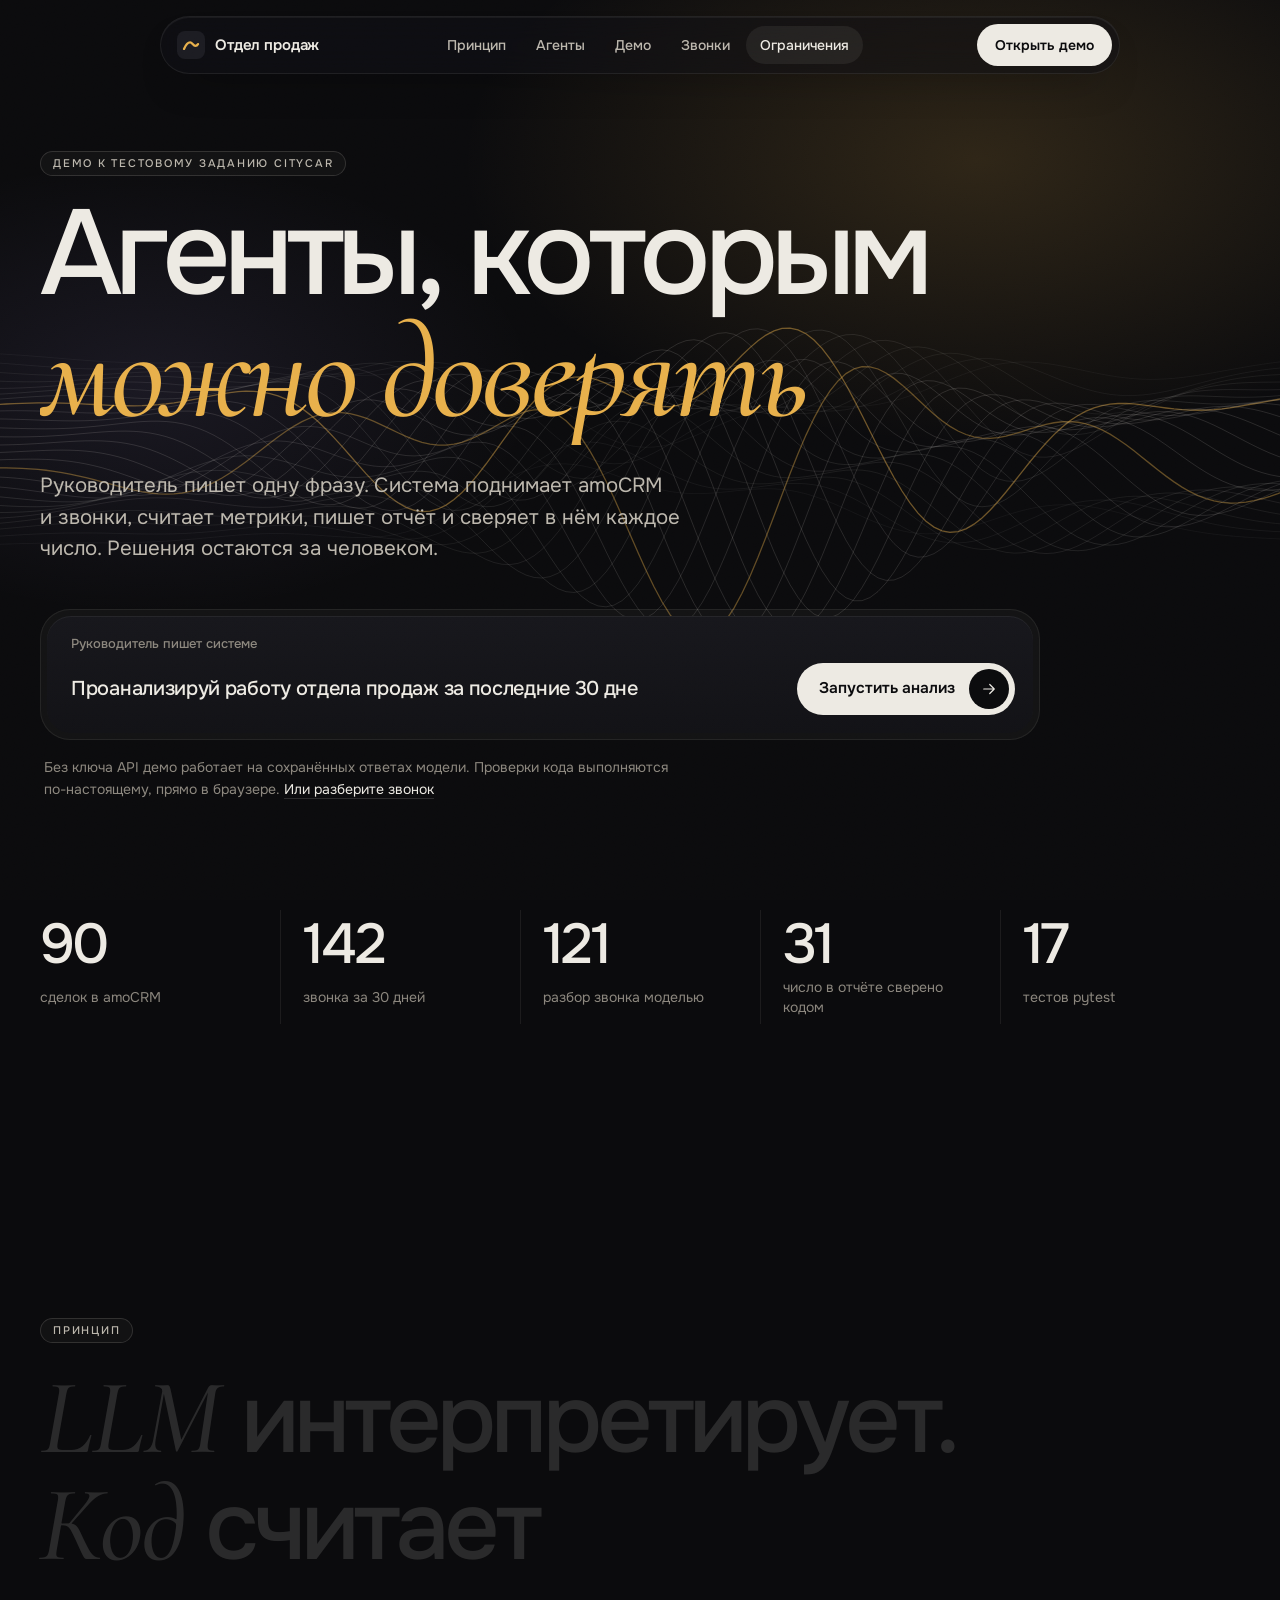
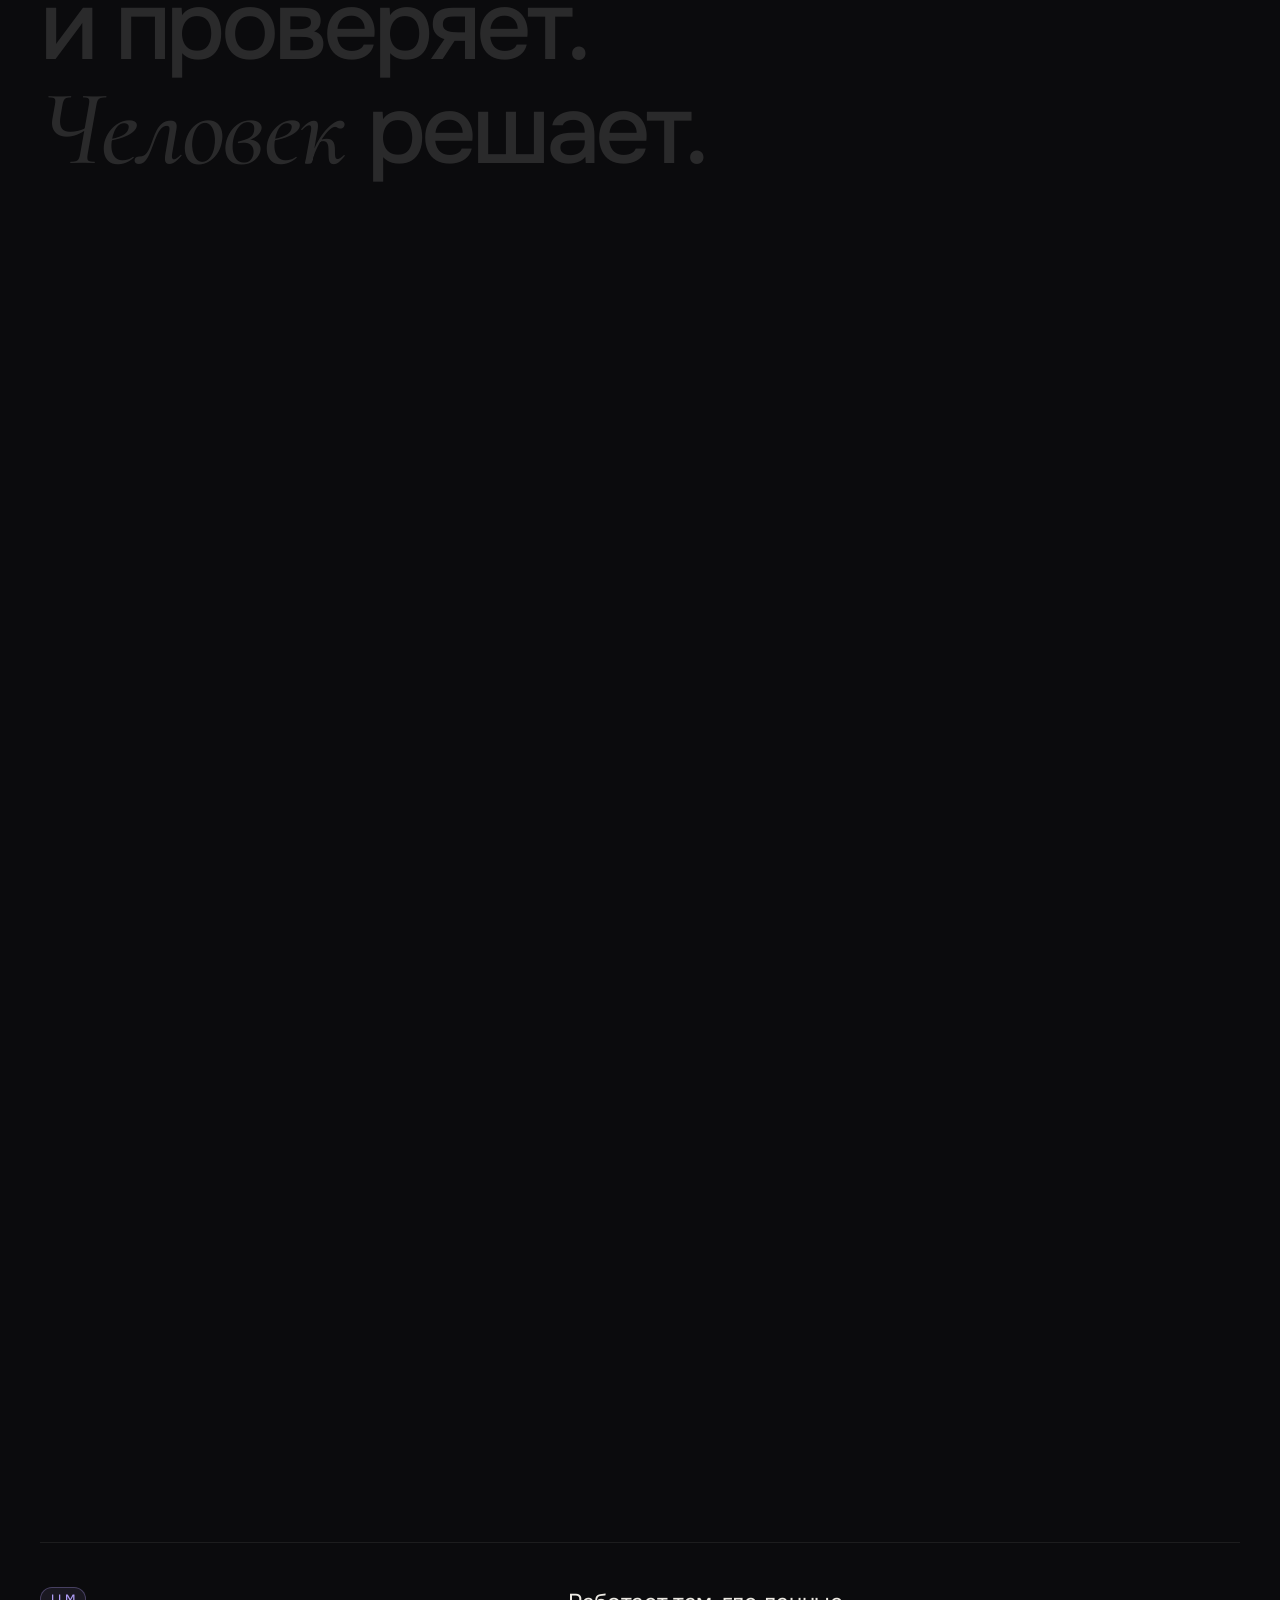
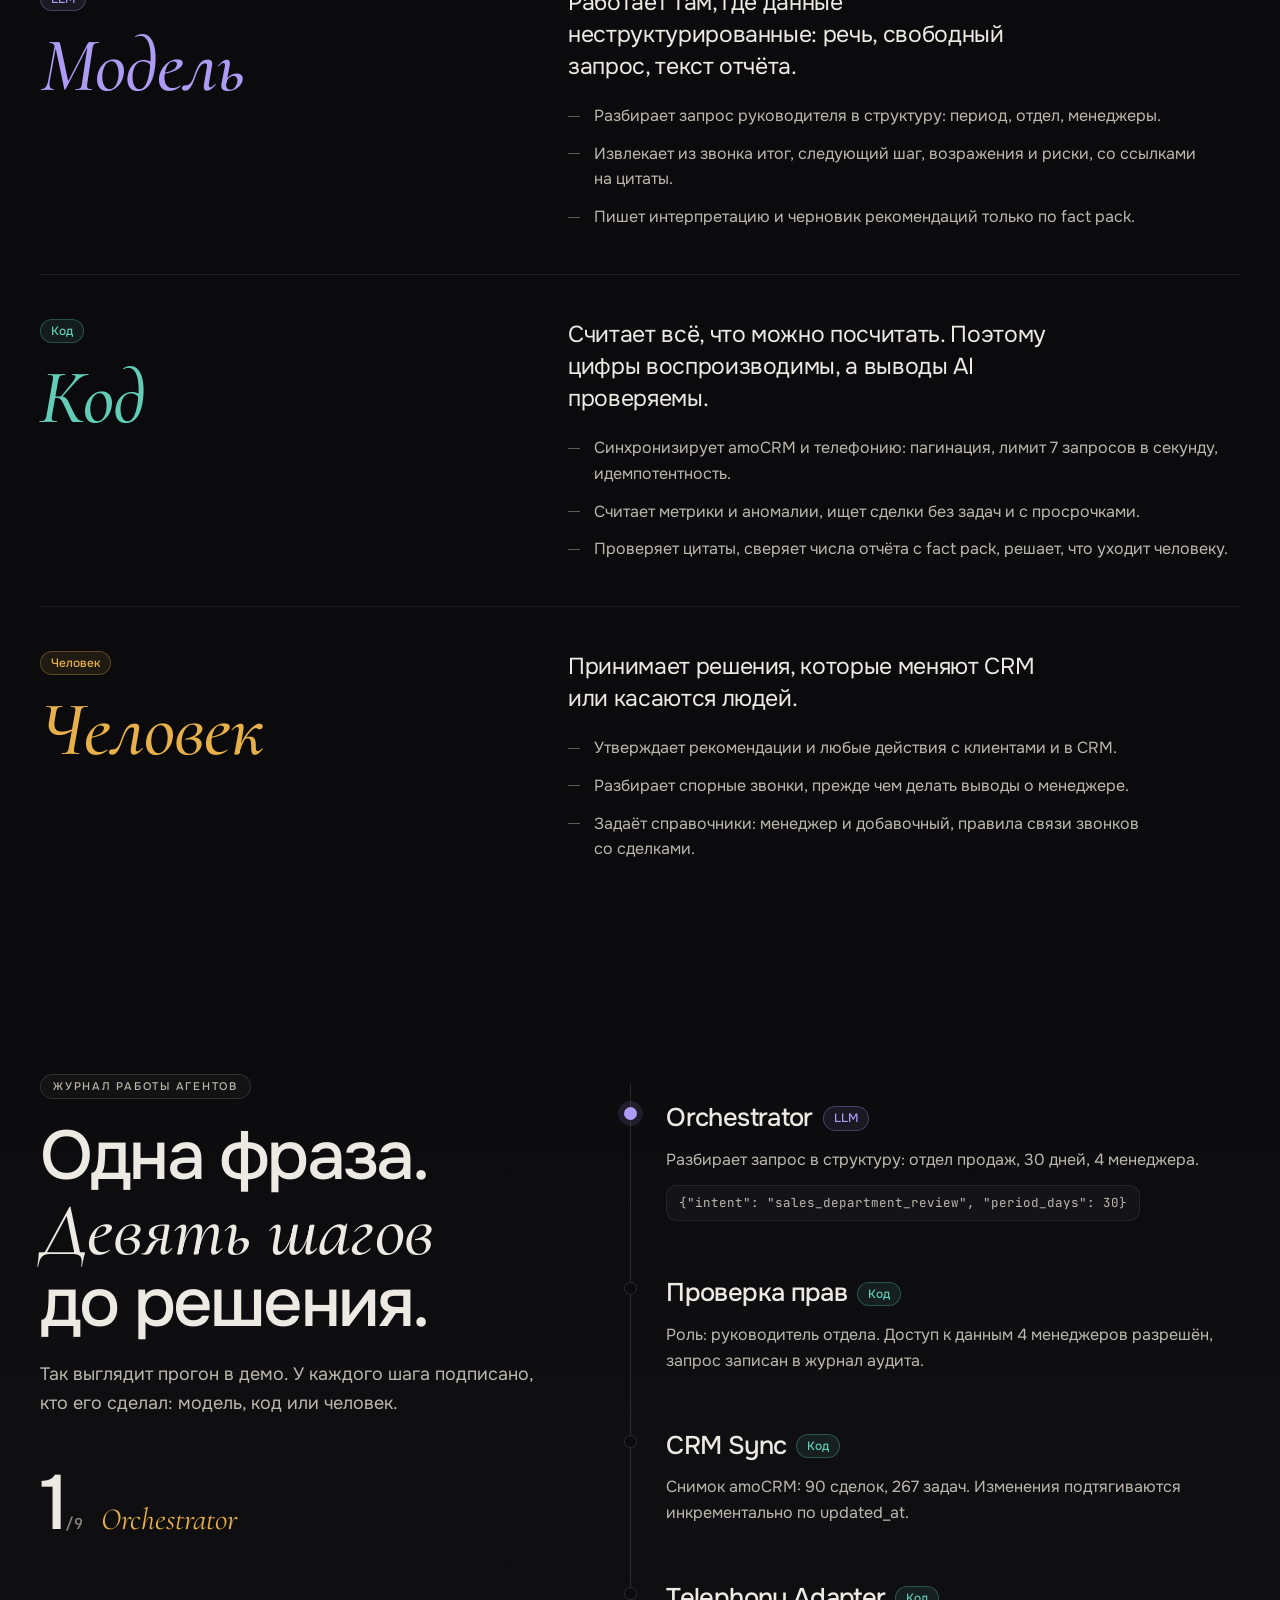
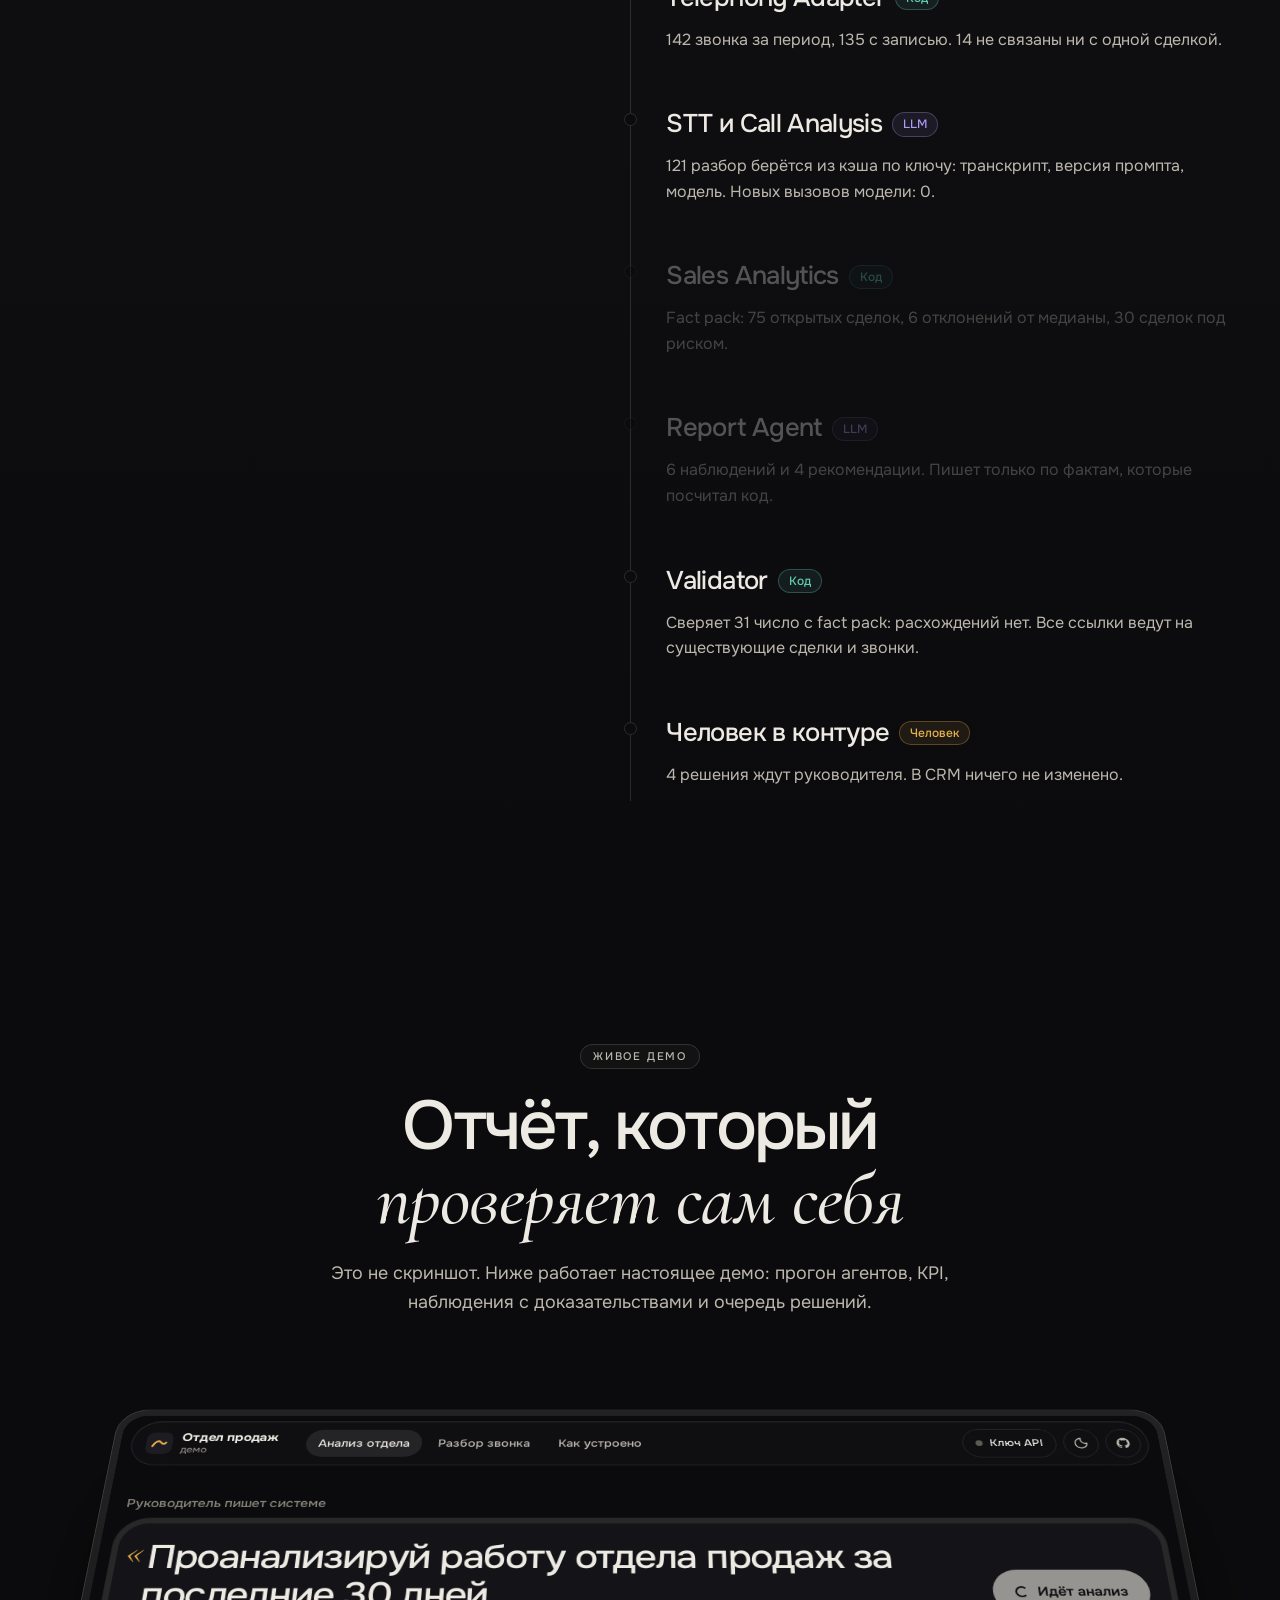
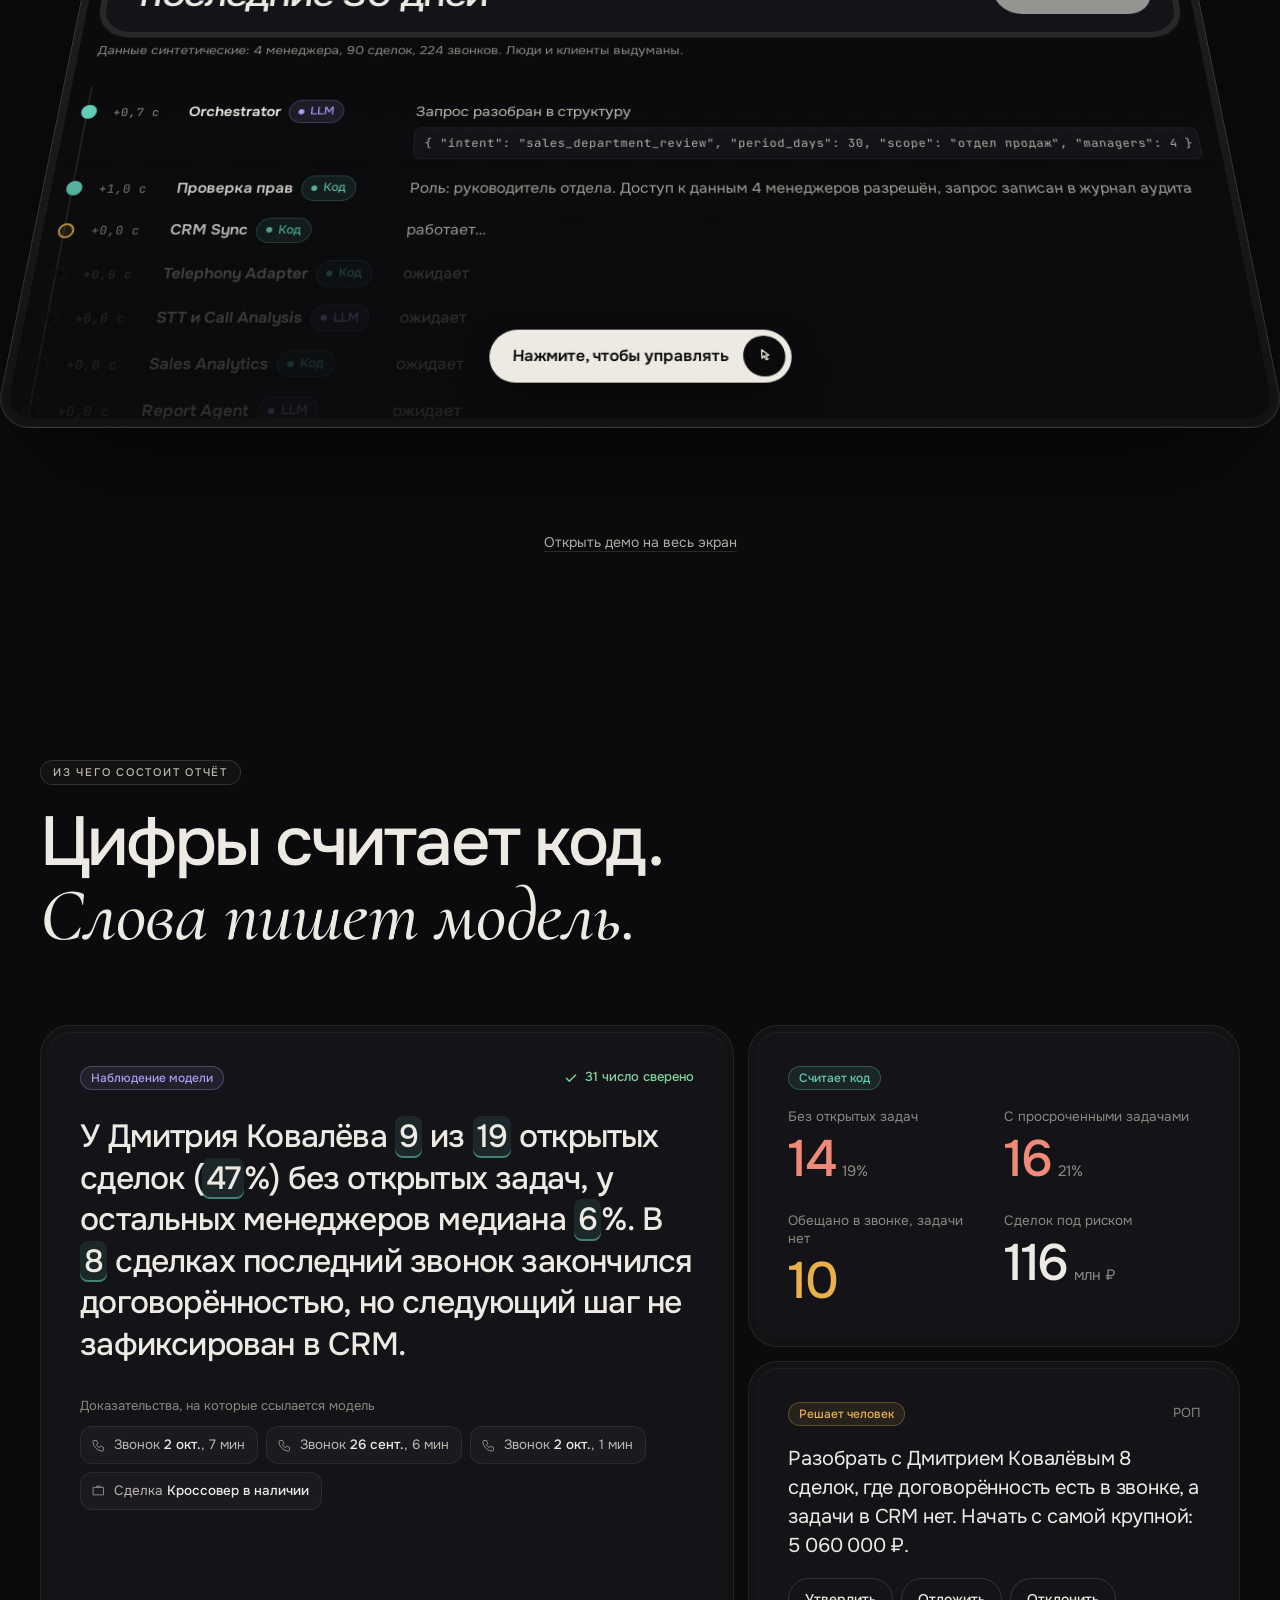
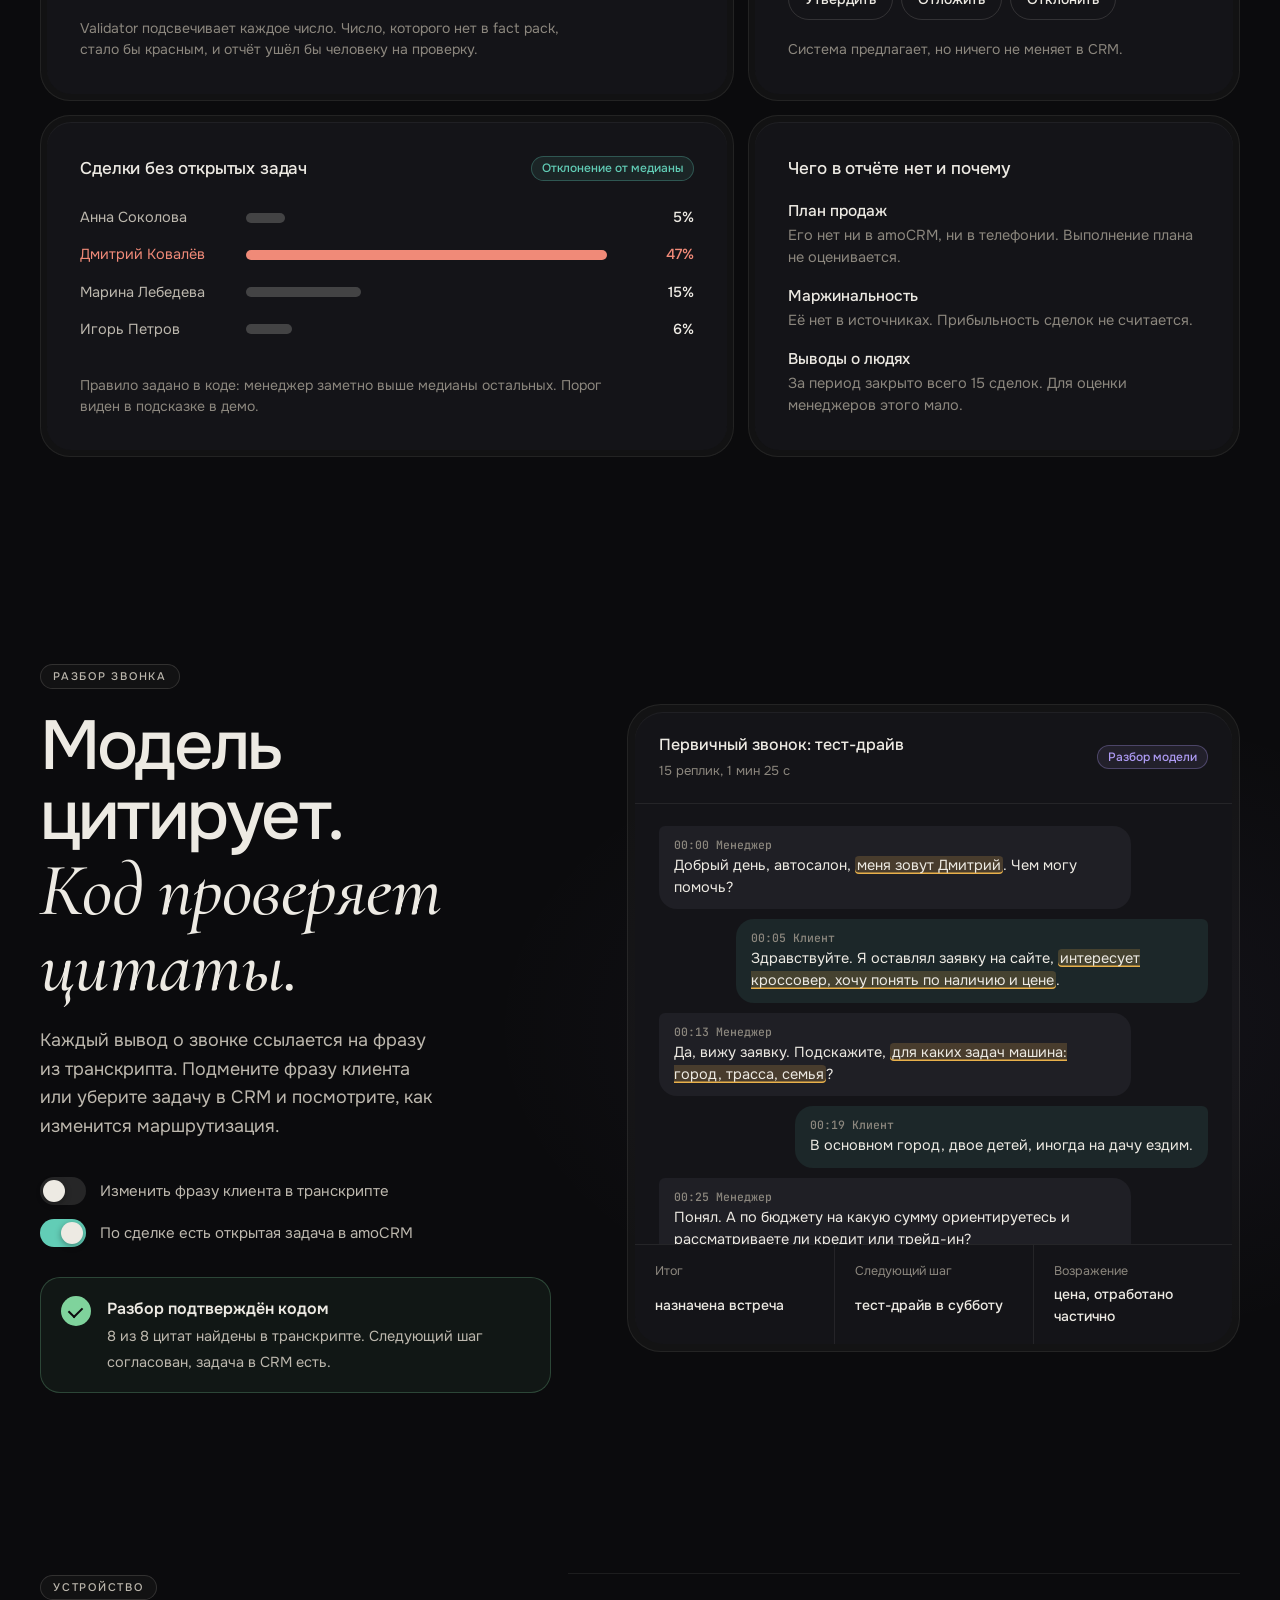
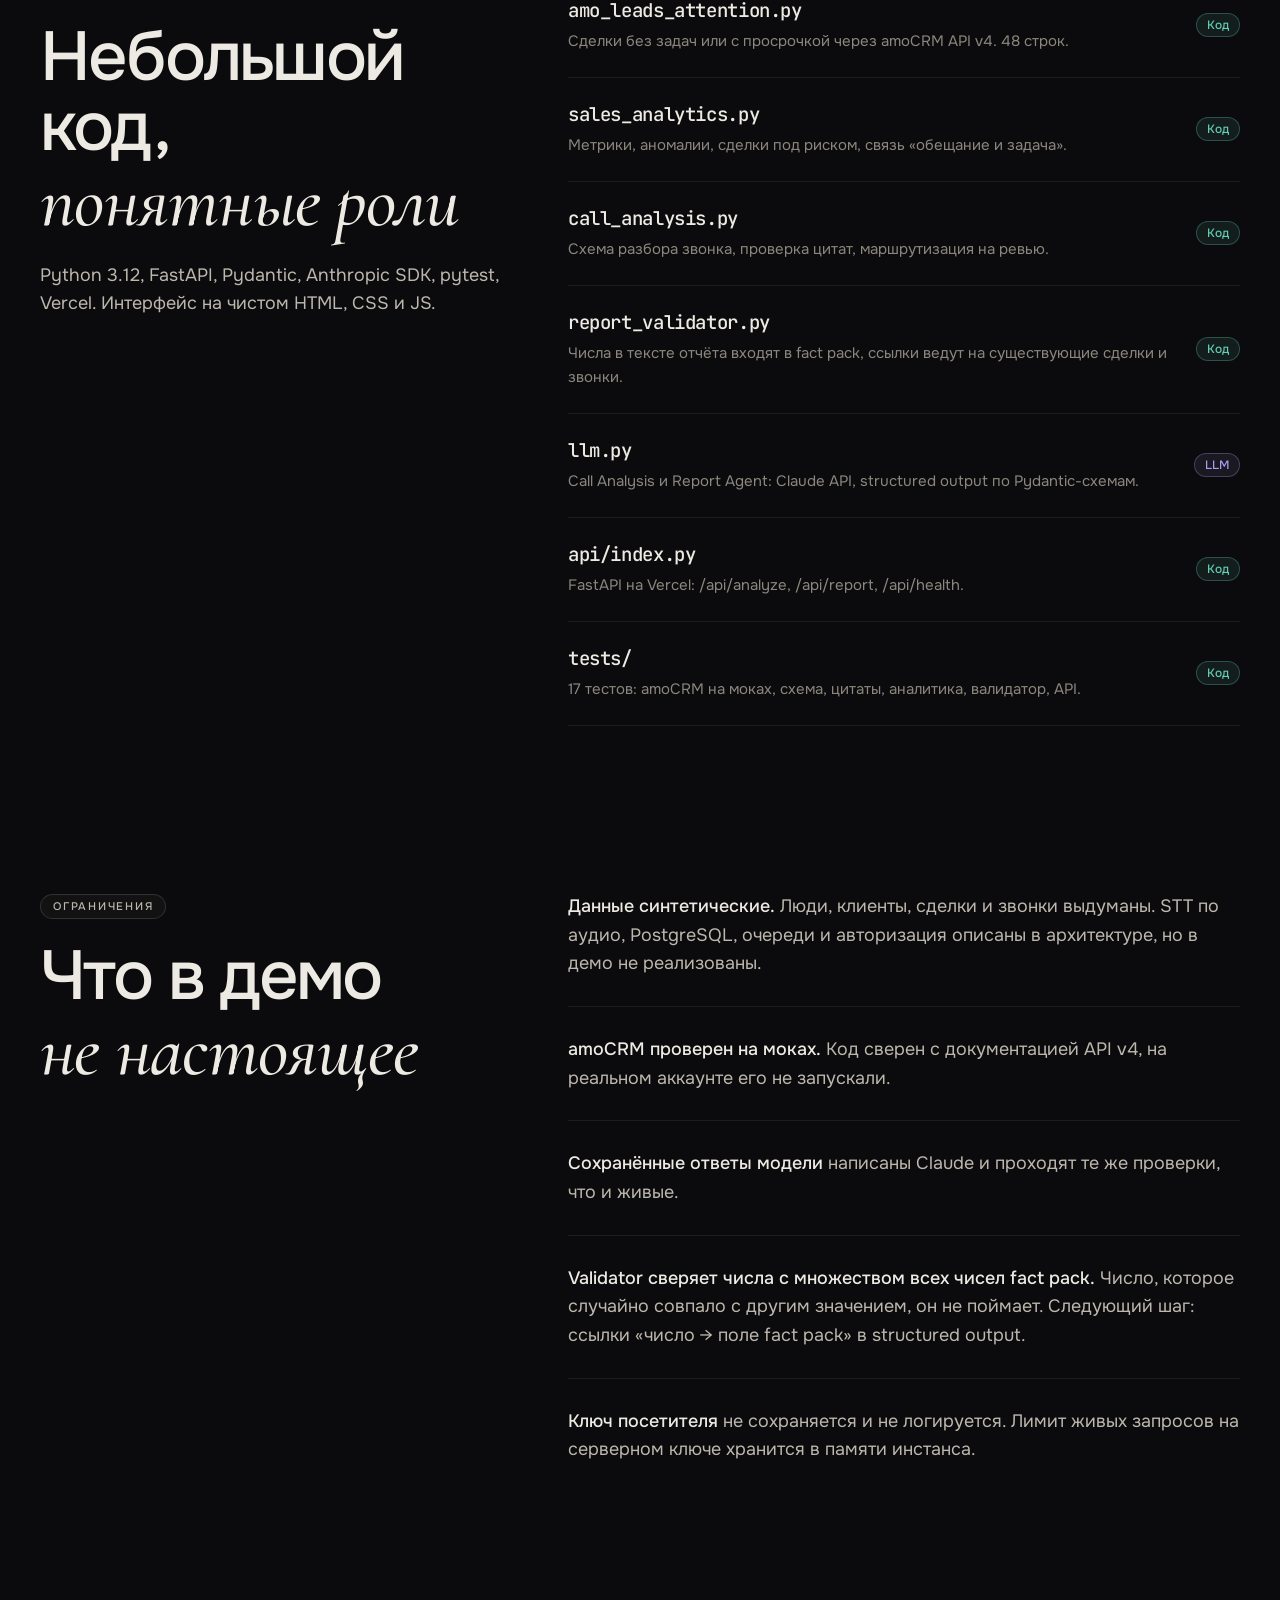
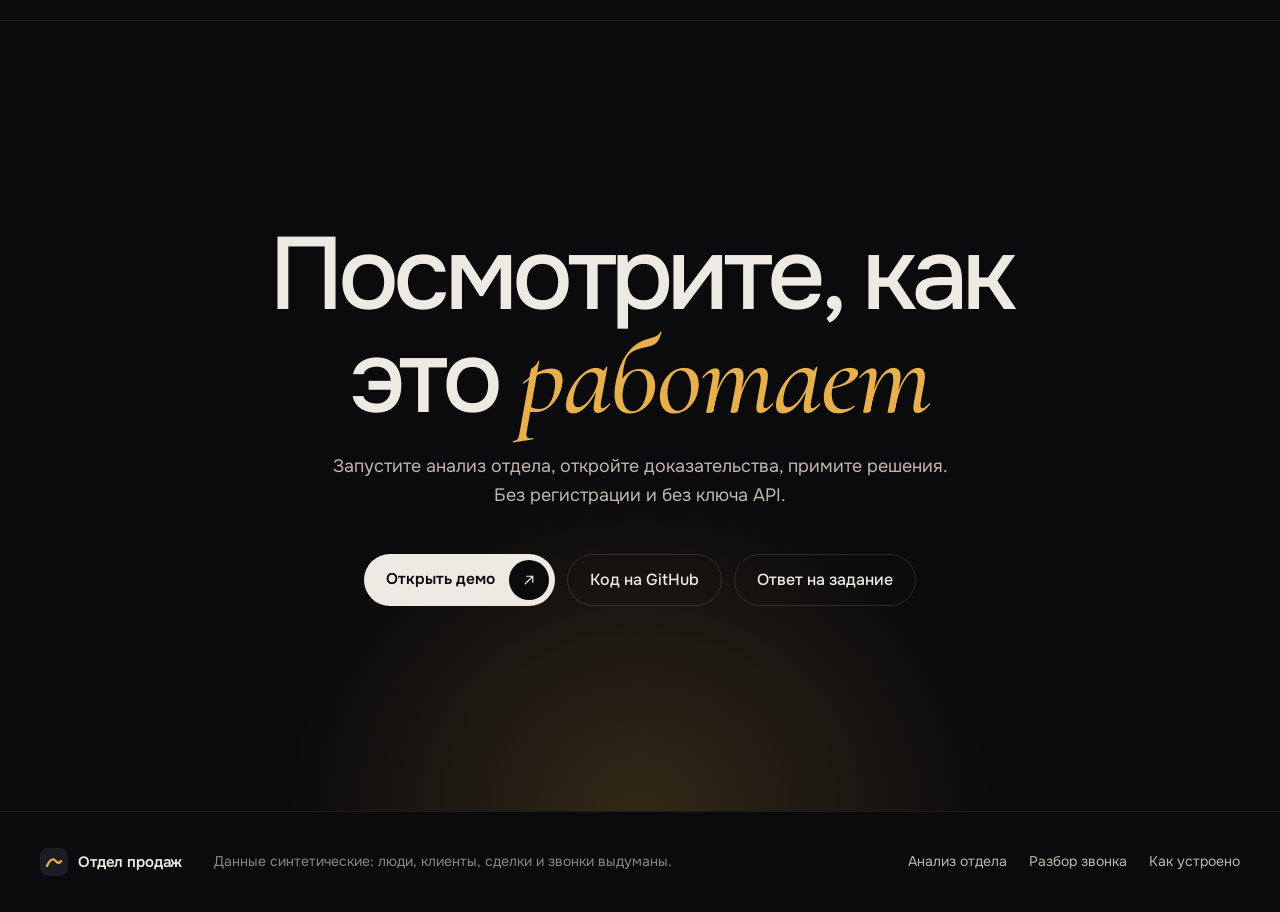
==== commit 0fb752e9: "deon" ====
--- a/public/index.html
+++ b/public/index.html
@@ -2,182 +2,350 @@
 <html lang="ru">
 <head>
 <meta charset="utf-8">
-<meta name="viewport" content="width=device-width, initial-scale=1">
-<title>Анализ отдела продаж</title>
-<meta name="description" content="Демо мультиагентной системы: анализ отдела продаж по amoCRM и звонкам. LLM интерпретирует, код считает и проверяет, человек решает.">
-<meta name="theme-color" content="#0E1A2B">
-<link rel="icon" href="data:image/svg+xml,<svg xmlns='http://www.w3.org/2000/svg' viewBox='0 0 32 32'><rect width='32' height='32' rx='9' fill='%230E1A2B'/><path d='M8 20.5c2.2-5 4.6-7.5 7-7.5s3.4 4 6 4c1.3 0 2.3-.7 3-2' stroke='%23F2B33D' stroke-width='2.6' fill='none' stroke-linecap='round'/></svg>">
+<meta name="viewport" content="width=device-width, initial-scale=1, viewport-fit=cover">
+<title>Отдел продаж: агенты, которым можно доверять</title>
+<meta name="description" content="Мультиагентная система для анализа отдела продаж по amoCRM и звонкам. LLM интерпретирует, код считает и проверяет, человек решает. Демо к тестовому заданию CityCar.">
+<meta name="theme-color" content="#0B0B0D">
+<meta property="og:title" content="Агенты, которым можно доверять">
+<meta property="og:description" content="Одна фраза руководителя, девять шагов до решения. Каждое число в отчёте сверено кодом.">
+<meta property="og:type" content="website">
+<script>
+  /* Старые ссылки на демо (#report, #call, #how) ведут в демо, а не на лендинг. */
+  (function () {
+    var h = location.hash.slice(1).split("/")[0];
+    if (h === "report" || h === "call" || h === "how") location.replace("demo.html" + location.hash);
+    document.documentElement.className += " js";
+  })();
+</script>
+<link rel="icon" href="data:image/svg+xml,<svg xmlns='http://www.w3.org/2000/svg' viewBox='0 0 32 32'><rect width='32' height='32' rx='9' fill='%2314141A'/><path d='M8 20.5c2.2-5 4.6-7.5 7-7.5s3.4 4 6 4c1.3 0 2.3-.7 3-2' stroke='%23E8B04B' stroke-width='2.6' fill='none' stroke-linecap='round'/></svg>">
 <link rel="preconnect" href="https://fonts.googleapis.com">
 <link rel="preconnect" href="https://fonts.gstatic.com" crossorigin>
-<link href="https://fonts.googleapis.com/css2?family=Onest:wght@400;500;600;700;800&family=JetBrains+Mono:wght@400;600&display=swap" rel="stylesheet">
-<link rel="stylesheet" href="styles.css">
+<link href="https://fonts.googleapis.com/css2?family=Cormorant+Garamond:ital,wght@1,500;1,600&family=Onest:wght@400;500;600;700&family=JetBrains+Mono:wght@400;500&display=swap" rel="stylesheet">
+<link rel="stylesheet" href="landing.css">
 </head>
 <body>
 <a class="skip" href="#main">К содержимому</a>
-<header class="topbar">
-  <div class="wrap topbar-in">
-    <a class="brand" href="#report" aria-label="На главную">
-      <svg viewBox="0 0 32 32" aria-hidden="true"><rect width="32" height="32" rx="9"/><path d="M8 20.5c2.2-5 4.6-7.5 7-7.5s3.4 4 6 4c1.3 0 2.3-.7 3-2"/></svg>
-      <span>Отдел продаж<small>демо к тестовому CityCar</small></span>
-    </a>
-    <nav class="nav" aria-label="Разделы">
-      <a href="#report" data-view="report">Анализ отдела</a>
-      <a href="#call" data-view="call">Разбор звонка</a>
-      <a href="#how" data-view="how">Как устроено</a>
-    </nav>
-    <div class="top-actions">
-      <button class="key-btn" id="keyBtn" type="button"><span class="led" id="keyLed"></span><span id="keyLabel">Ключ API</span></button>
-      <button class="icon-btn" id="themeBtn" type="button" aria-label="Сменить тему"><svg viewBox="0 0 24 24" aria-hidden="true"><path d="M12 3a9 9 0 1 0 9 9 7 7 0 0 1-9-9z"/></svg></button>
-      <a class="icon-btn" href="https://github.com/04NVG/citycar-sales-call-analysis" target="_blank" rel="noopener" aria-label="Код на GitHub"><svg viewBox="0 0 24 24" aria-hidden="true"><path d="M12 2a10 10 0 0 0-3.16 19.49c.5.09.68-.22.68-.48v-1.7c-2.78.6-3.37-1.34-3.37-1.34-.45-1.16-1.11-1.47-1.11-1.47-.91-.62.07-.6.07-.6 1 .07 1.53 1.03 1.53 1.03.9 1.52 2.34 1.08 2.91.83.09-.65.35-1.09.63-1.34-2.22-.25-4.55-1.11-4.55-4.94 0-1.09.39-1.98 1.03-2.68-.1-.25-.45-1.27.1-2.65 0 0 .84-.27 2.75 1.02a9.6 9.6 0 0 1 5 0c1.91-1.29 2.75-1.02 2.75-1.02.55 1.38.2 2.4.1 2.65.64.7 1.03 1.59 1.03 2.68 0 3.84-2.34 4.68-4.57 4.93.36.31.68.92.68 1.85v2.74c0 .27.18.58.69.48A10 10 0 0 0 12 2z"/></svg></a>
-    </div>
+<div class="grain" aria-hidden="true"></div>
+
+<!-- ============ Навигация: плавающий остров ============ -->
+<header class="island" id="island">
+  <a class="logo" href="#top" aria-label="Наверх">
+    <svg viewBox="0 0 32 32" aria-hidden="true"><rect width="32" height="32" rx="9"/><path d="M8 20.5c2.2-5 4.6-7.5 7-7.5s3.4 4 6 4c1.3 0 2.3-.7 3-2"/></svg>
+    <span>Отдел продаж</span>
+  </a>
+  <nav class="island-nav" aria-label="Разделы">
+    <a href="#principle">Принцип</a>
+    <a href="#agents">Агенты</a>
+    <a href="#live">Демо</a>
+    <a href="#call">Звонки</a>
+    <a href="#honest">Ограничения</a>
+  </nav>
+  <a class="island-cta" href="demo.html#report">Открыть демо</a>
+  <button class="burger" id="burger" type="button" aria-label="Меню" aria-expanded="false" aria-controls="menu"><i></i><i></i></button>
+</header>
+
+<div class="menu" id="menu" hidden>
+  <nav aria-label="Меню">
+    <a href="#principle" style="--i:0">Принцип</a>
+    <a href="#agents" style="--i:1">Агенты</a>
+    <a href="#live" style="--i:2">Живое демо</a>
+    <a href="#call" style="--i:3">Разбор звонка</a>
+    <a href="#honest" style="--i:4">Ограничения</a>
+  </nav>
+  <a class="btn-pill" href="demo.html#report" style="--i:5"><span>Открыть демо</span><span class="btn-ico" aria-hidden="true"><svg viewBox="0 0 24 24"><path d="M7 17 17 7M9 7h8v8"/></svg></span></a>
+</div>
+
+<main id="main">
+  <!-- ============ Первый экран ============ -->
+  <section class="hero" id="top">
+    <canvas class="hero-waves" id="waves" aria-hidden="true"></canvas>
+    <div class="hero-glow" aria-hidden="true"></div>
+    <div class="wrap hero-in">
+      <p class="eyebrow hero-eyebrow">Демо к тестовому заданию CityCar</p>
+      <h1 class="hero-title">
+        <span class="w"><span>Агенты,</span></span>
+        <span class="w"><span>которым</span></span>
+        <span class="w"><span><em>можно доверять</em></span></span>
+      </h1>
+      <p class="hero-lead">Руководитель пишет одну фразу. Система поднимает amoCRM и&nbsp;звонки, считает метрики, пишет отчёт и&nbsp;сверяет в&nbsp;нём каждое число. Решения остаются за&nbsp;человеком.</p>
+
+      <form class="console" id="console" action="demo.html" autocomplete="off">
+        <div class="console-shell">
+          <div class="console-core">
+            <label class="console-label" for="q">Руководитель пишет системе</label>
+            <div class="console-row">
+              <textarea id="q" name="q" rows="1" spellcheck="false" enterkeyhint="go">Проанализируй работу отдела продаж за последние 30 дней</textarea>
+              <button class="btn-pill" type="submit"><span>Запустить анализ</span><span class="btn-ico" aria-hidden="true"><svg viewBox="0 0 24 24"><path d="M5 12h14M13 6l6 6-6 6"/></svg></span></button>
+            </div>
+          </div>
+        </div>
+        <p class="console-note">Без ключа API демо работает на сохранённых ответах модели. Проверки кода выполняются по-настоящему, прямо в&nbsp;браузере. <a href="demo.html#call">Или разберите звонок</a></p>
+      </form>
+    </div>
+  </section>
+
+  <!-- ============ Масштаб ============ -->
+  <section class="facts" aria-label="Что в демо">
+    <div class="wrap facts-row">
+      <div class="fact" data-reveal style="--i:0"><b data-count="90">90</b><span>сделок в&nbsp;amoCRM</span></div>
+      <div class="fact" data-reveal style="--i:1"><b data-count="142">142</b><span>звонка за&nbsp;30&nbsp;дней</span></div>
+      <div class="fact" data-reveal style="--i:2"><b data-count="121">121</b><span>разбор звонка моделью</span></div>
+      <div class="fact" data-reveal style="--i:3"><b data-count="31">31</b><span>число в&nbsp;отчёте сверено кодом</span></div>
+      <div class="fact" data-reveal style="--i:4"><b data-count="17">17</b><span>тестов pytest</span></div>
+    </div>
+  </section>
+
+  <!-- ============ Принцип ============ -->
+  <section class="principle" id="principle">
+    <div class="principle-track" id="manifestoTrack">
+      <div class="principle-pin">
+        <div class="wrap">
+          <p class="eyebrow">Принцип</p>
+          <p class="manifesto" id="manifesto"><span class="m-llm">LLM</span> интерпретирует. <span class="m-code">Код</span> считает и&nbsp;проверяет. <span class="m-human">Человек</span> решает.</p>
+        </div>
+      </div>
+    </div>
+
+    <div class="wrap roles">
+      <article class="role" data-reveal>
+        <header><span class="tag llm">LLM</span><h3><em>Модель</em></h3></header>
+        <p class="role-lead">Работает там, где данные неструктурированные: речь, свободный запрос, текст отчёта.</p>
+        <ul>
+          <li>Разбирает запрос руководителя в структуру: период, отдел, менеджеры.</li>
+          <li>Извлекает из звонка итог, следующий шаг, возражения и риски, со ссылками на&nbsp;цитаты.</li>
+          <li>Пишет интерпретацию и черновик рекомендаций только по&nbsp;fact pack.</li>
+        </ul>
+      </article>
+      <article class="role" data-reveal>
+        <header><span class="tag code">Код</span><h3><em>Код</em></h3></header>
+        <p class="role-lead">Считает всё, что можно посчитать. Поэтому цифры воспроизводимы, а выводы AI проверяемы.</p>
+        <ul>
+          <li>Синхронизирует amoCRM и телефонию: пагинация, лимит 7&nbsp;запросов в&nbsp;секунду, идемпотентность.</li>
+          <li>Считает метрики и аномалии, ищет сделки без задач и с&nbsp;просрочками.</li>
+          <li>Проверяет цитаты, сверяет числа отчёта с&nbsp;fact pack, решает, что уходит человеку.</li>
+        </ul>
+      </article>
+      <article class="role" data-reveal>
+        <header><span class="tag human">Человек</span><h3><em>Человек</em></h3></header>
+        <p class="role-lead">Принимает решения, которые меняют CRM или касаются людей.</p>
+        <ul>
+          <li>Утверждает рекомендации и любые действия с&nbsp;клиентами и в&nbsp;CRM.</li>
+          <li>Разбирает спорные звонки, прежде чем делать выводы о&nbsp;менеджере.</li>
+          <li>Задаёт справочники: менеджер и добавочный, правила связи звонков со&nbsp;сделками.</li>
+        </ul>
+      </article>
+    </div>
+  </section>
+
+  <!-- ============ Агенты ============ -->
+  <section class="agents" id="agents">
+    <div class="wrap agents-grid">
+      <div class="agents-head">
+        <div class="agents-sticky">
+          <p class="eyebrow" data-reveal>Журнал работы агентов</p>
+          <h2 class="h2" data-reveal>Одна фраза. <em>Девять шагов</em> до&nbsp;решения.</h2>
+          <p class="lead" data-reveal>Так выглядит прогон в демо. У каждого шага подписано, кто его сделал: модель, код или человек.</p>
+          <div class="agents-meter" aria-hidden="true">
+            <span class="agents-count"><b id="stepNow">1</b>/9</span>
+            <span class="agents-who" id="stepWho">Orchestrator</span>
+          </div>
+        </div>
+      </div>
+      <ol class="steps" id="steps">
+        <li class="step" data-src="llm"><span class="step-dot"></span><div><h3>Orchestrator <span class="tag llm">LLM</span></h3><p>Разбирает запрос в структуру: отдел продаж, 30&nbsp;дней, 4&nbsp;менеджера.</p><code>{"intent": "sales_department_review", "period_days": 30}</code></div></li>
+        <li class="step" data-src="code"><span class="step-dot"></span><div><h3>Проверка прав <span class="tag code">Код</span></h3><p>Роль: руководитель отдела. Доступ к данным 4&nbsp;менеджеров разрешён, запрос записан в журнал аудита.</p></div></li>
+        <li class="step" data-src="code"><span class="step-dot"></span><div><h3>CRM Sync <span class="tag code">Код</span></h3><p>Снимок amoCRM: 90&nbsp;сделок, 267&nbsp;задач. Изменения подтягиваются инкрементально по&nbsp;updated_at.</p></div></li>
+        <li class="step" data-src="code"><span class="step-dot"></span><div><h3>Telephony Adapter <span class="tag code">Код</span></h3><p>142&nbsp;звонка за период, 135 с записью. 14 не связаны ни с одной сделкой.</p></div></li>
+        <li class="step" data-src="llm"><span class="step-dot"></span><div><h3>STT и Call Analysis <span class="tag llm">LLM</span></h3><p>121&nbsp;разбор берётся из кэша по ключу: транскрипт, версия промпта, модель. Новых вызовов модели: 0.</p></div></li>
+        <li class="step" data-src="code"><span class="step-dot"></span><div><h3>Sales Analytics <span class="tag code">Код</span></h3><p>Fact pack: 75&nbsp;открытых сделок, 6&nbsp;отклонений от медианы, 30&nbsp;сделок под риском.</p></div></li>
+        <li class="step" data-src="llm"><span class="step-dot"></span><div><h3>Report Agent <span class="tag llm">LLM</span></h3><p>6&nbsp;наблюдений и 4&nbsp;рекомендации. Пишет только по фактам, которые посчитал код.</p></div></li>
+        <li class="step" data-src="code"><span class="step-dot"></span><div><h3>Validator <span class="tag code">Код</span></h3><p>Сверяет 31&nbsp;число с fact pack: расхождений нет. Все ссылки ведут на существующие сделки и звонки.</p></div></li>
+        <li class="step" data-src="human"><span class="step-dot"></span><div><h3>Человек в контуре <span class="tag human">Человек</span></h3><p>4&nbsp;решения ждут руководителя. В CRM ничего не изменено.</p></div></li>
+      </ol>
+    </div>
+  </section>
+
+  <!-- ============ Живое демо в 3D-рамке ============ -->
+  <section class="live" id="live">
+    <div class="wrap live-head">
+      <p class="eyebrow" data-reveal>Живое демо</p>
+      <h2 class="h2" data-reveal>Отчёт, который <em>проверяет сам себя</em></h2>
+      <p class="lead" data-reveal>Это не скриншот. Ниже работает настоящее демо: прогон агентов, KPI, наблюдения с&nbsp;доказательствами и&nbsp;очередь решений.</p>
+    </div>
+    <div class="stage" id="stage">
+      <div class="device" id="device">
+        <div class="device-core">
+          <iframe id="liveFrame" title="Демо: анализ отдела продаж" data-src="demo.html?embed=1#report" loading="lazy"></iframe>
+          <button class="device-veil" id="veil" type="button"><span class="btn-pill as-span"><span>Нажмите, чтобы управлять</span><span class="btn-ico" aria-hidden="true"><svg viewBox="0 0 24 24"><path d="M9 4v11l3-3 2.5 5 2-1-2.5-5H18z"/></svg></span></span></button>
+        </div>
+      </div>
+      <p class="stage-note"><a href="demo.html#report">Открыть демо на весь экран</a></p>
+    </div>
+  </section>
+
+  <!-- ============ Бенто: из чего состоит отчёт ============ -->
+  <section class="bento-sec" id="report">
+    <div class="wrap">
+      <div class="sec-head">
+        <p class="eyebrow" data-reveal>Из чего состоит отчёт</p>
+        <h2 class="h2" data-reveal>Цифры считает код. <em>Слова пишет модель.</em></h2>
+      </div>
+      <div class="bento">
+        <article class="cell c-insight spot" data-reveal>
+          <div class="cell-core">
+            <header class="cell-hd"><span class="tag llm">Наблюдение модели</span><span class="verified" id="verified"><svg viewBox="0 0 24 24" aria-hidden="true"><path d="m5 12.5 4.5 4.5L19 7.5"/></svg>31 число сверено</span></header>
+            <p class="insight" id="insight">У Дмитрия Ковалёва 9 из 19 открытых сделок (47%) без открытых задач, у остальных менеджеров медиана 6%. В 8 сделках последний звонок закончился договорённостью, но следующий шаг не зафиксирован в CRM.</p>
+            <div class="evidence" id="evidence" hidden><span>Доказательства, на которые ссылается модель</span><ul></ul></div>
+            <p class="cell-foot">Validator подсвечивает каждое число. Число, которого нет в&nbsp;fact pack, стало&nbsp;бы красным, и&nbsp;отчёт ушёл&nbsp;бы человеку на&nbsp;проверку.</p>
+          </div>
+        </article>
+
+        <article class="cell c-kpi spot" data-reveal style="--i:1">
+          <div class="cell-core">
+            <header class="cell-hd"><span class="tag code">Считает код</span></header>
+            <dl class="kpis">
+              <div><dt>Без открытых задач</dt><dd><b data-count="14">14</b><small>19%</small></dd></div>
+              <div><dt>С просроченными задачами</dt><dd><b data-count="16">16</b><small>21%</small></dd></div>
+              <div><dt>Обещано в звонке, задачи нет</dt><dd class="amber"><b data-count="10">10</b></dd></div>
+              <div><dt>Сделок под риском</dt><dd><b data-count="116">116</b><small>млн ₽</small></dd></div>
+            </dl>
+          </div>
+        </article>
+
+        <article class="cell c-chart spot" data-reveal style="--i:2">
+          <div class="cell-core">
+            <header class="cell-hd"><h3>Сделки без открытых задач</h3><span class="tag code">Отклонение от медианы</span></header>
+            <div class="bars" id="bars">
+              <div class="bar"><span>Анна Соколова</span><i style="--v:5"></i><b>5%</b></div>
+              <div class="bar flag"><span>Дмитрий Ковалёв</span><i style="--v:47"></i><b>47%</b></div>
+              <div class="bar"><span>Марина Лебедева</span><i style="--v:15"></i><b>15%</b></div>
+              <div class="bar"><span>Игорь Петров</span><i style="--v:6"></i><b>6%</b></div>
+            </div>
+            <p class="cell-foot">Правило задано в коде: менеджер заметно выше медианы остальных. Порог виден в&nbsp;подсказке в демо.</p>
+          </div>
+        </article>
+
+        <article class="cell c-decide spot" data-reveal style="--i:3">
+          <div class="cell-core">
+            <header class="cell-hd"><span class="tag human">Решает человек</span><span class="cell-owner">РОП</span></header>
+            <p class="decide-text" id="decideText">Разобрать с Дмитрием Ковалёвым 8 сделок, где договорённость есть в звонке, а задачи в CRM нет. Начать с самой крупной: 5&nbsp;060&nbsp;000&nbsp;₽.</p>
+            <div class="decide-acts" id="decideActs" role="group" aria-label="Решение">
+              <button type="button" data-v="yes">Утвердить</button>
+              <button type="button" data-v="later">Отложить</button>
+              <button type="button" data-v="no">Отклонить</button>
+            </div>
+            <p class="decide-state" id="decideState" aria-live="polite">Система предлагает, но ничего не меняет в CRM.</p>
+          </div>
+        </article>
+
+        <article class="cell c-gaps spot" data-reveal style="--i:4">
+          <div class="cell-core">
+            <header class="cell-hd"><h3>Чего в отчёте нет и почему</h3></header>
+            <ul class="gaps">
+              <li><b>План продаж</b>Его нет ни в amoCRM, ни в телефонии. Выполнение плана не оценивается.</li>
+              <li><b>Маржинальность</b>Её нет в источниках. Прибыльность сделок не считается.</li>
+              <li><b>Выводы о людях</b>За период закрыто всего 15 сделок. Для оценки менеджеров этого мало.</li>
+            </ul>
+          </div>
+        </article>
+      </div>
+    </div>
+  </section>
+
+  <!-- ============ Разбор звонка ============ -->
+  <section class="callsec" id="call">
+    <div class="wrap call-grid">
+      <div class="call-copy">
+        <p class="eyebrow" data-reveal>Разбор звонка</p>
+        <h2 class="h2" data-reveal>Модель цитирует. <em>Код проверяет цитаты.</em></h2>
+        <p class="lead" data-reveal>Каждый вывод о звонке ссылается на фразу из транскрипта. Подмените фразу клиента или уберите задачу в CRM и посмотрите, как изменится маршрутизация.</p>
+        <div class="call-ctrl" data-reveal>
+          <label class="toggle"><input type="checkbox" id="tamper"><span class="track"></span><span>Изменить фразу клиента в&nbsp;транскрипте</span></label>
+          <label class="toggle"><input type="checkbox" id="task" checked><span class="track"></span><span>По сделке есть открытая задача в&nbsp;amoCRM</span></label>
+        </div>
+        <div class="verdict" id="verdict" aria-live="polite">
+          <span class="verdict-ico" aria-hidden="true"></span>
+          <div><b id="verdictTitle">Разбор подтверждён кодом</b><span id="verdictText">8 из 8 цитат найдены в транскрипте. Следующий шаг согласован, задача в CRM есть.</span></div>
+        </div>
+      </div>
+
+      <div class="phone" data-reveal>
+        <div class="phone-core">
+          <header class="phone-hd">
+            <div><b>Первичный звонок: тест-драйв</b><span>Менеджер Дмитрий, 1 мин 30 с</span></div>
+            <span class="tag llm">Разбор модели</span>
+          </header>
+          <div class="chat" id="chat"></div>
+          <footer class="phone-ft" id="phoneFt">
+            <div><span>Итог</span><b>назначена встреча</b></div>
+            <div><span>Следующий шаг</span><b>тест-драйв в субботу</b></div>
+            <div><span>Возражение</span><b>цена, отработано частично</b></div>
+          </footer>
+        </div>
+      </div>
+    </div>
+  </section>
+
+  <!-- ============ Устройство ============ -->
+  <section class="arch" id="arch">
+    <div class="wrap arch-grid">
+      <div class="sec-head">
+        <p class="eyebrow" data-reveal>Устройство</p>
+        <h2 class="h2" data-reveal>Небольшой код, <em>понятные роли</em></h2>
+        <p class="lead" data-reveal>Python 3.12, FastAPI, Pydantic, Anthropic SDK, pytest, Vercel. Интерфейс на чистом HTML, CSS и&nbsp;JS.</p>
+      </div>
+      <ul class="files">
+        <li data-reveal><code>amo_leads_attention.py</code><span>Сделки без задач или с просрочкой через amoCRM API v4. 48 строк.</span><i class="tag code">Код</i></li>
+        <li data-reveal><code>sales_analytics.py</code><span>Метрики, аномалии, сделки под риском, связь «обещание и задача».</span><i class="tag code">Код</i></li>
+        <li data-reveal><code>call_analysis.py</code><span>Схема разбора звонка, проверка цитат, маршрутизация на ревью.</span><i class="tag code">Код</i></li>
+        <li data-reveal><code>report_validator.py</code><span>Числа в тексте отчёта входят в fact pack, ссылки ведут на существующие сделки и звонки.</span><i class="tag code">Код</i></li>
+        <li data-reveal><code>llm.py</code><span>Call Analysis и Report Agent: Claude API, structured output по Pydantic-схемам.</span><i class="tag llm">LLM</i></li>
+        <li data-reveal><code>api/index.py</code><span>FastAPI на Vercel: /api/analyze, /api/report, /api/health.</span><i class="tag code">Код</i></li>
+        <li data-reveal><code>tests/</code><span>17 тестов: amoCRM на моках, схема, цитаты, аналитика, валидатор, API.</span><i class="tag code">Код</i></li>
+      </ul>
+    </div>
+  </section>
+
+  <!-- ============ Ограничения ============ -->
+  <section class="honest" id="honest">
+    <div class="wrap honest-grid">
+      <div class="sec-head">
+        <p class="eyebrow" data-reveal>Ограничения</p>
+        <h2 class="h2" data-reveal>Что в демо <em>не настоящее</em></h2>
+      </div>
+      <ul class="honest-list">
+        <li data-reveal><b>Данные синтетические.</b> Люди, клиенты, сделки и звонки выдуманы. STT по аудио, PostgreSQL, очереди и авторизация описаны в архитектуре, но в демо не реализованы.</li>
+        <li data-reveal><b>amoCRM проверен на моках.</b> Код сверен с документацией API v4, на реальном аккаунте его не запускали.</li>
+        <li data-reveal><b>Сохранённые ответы модели</b> написаны Claude и проходят те же проверки, что и живые.</li>
+        <li data-reveal><b>Validator сверяет числа с множеством всех чисел fact pack.</b> Число, которое случайно совпало с другим значением, он не поймает. Следующий шаг: ссылки «число → поле fact pack» в structured output.</li>
+        <li data-reveal><b>Ключ посетителя</b> не сохраняется и не логируется. Лимит живых запросов на серверном ключе хранится в памяти инстанса.</li>
+      </ul>
+    </div>
+  </section>
+
+  <!-- ============ Финал ============ -->
+  <section class="final">
+    <div class="final-glow" aria-hidden="true"></div>
+    <div class="wrap final-in">
+      <h2 class="final-title" data-reveal>Посмотрите, как это <em>работает</em></h2>
+      <p class="lead" data-reveal>Запустите анализ отдела, откройте доказательства, примите решения. Без регистрации и без ключа API.</p>
+      <div class="final-acts" data-reveal>
+        <a class="btn-pill magnetic" href="demo.html#report"><span>Открыть демо</span><span class="btn-ico" aria-hidden="true"><svg viewBox="0 0 24 24"><path d="M7 17 17 7M9 7h8v8"/></svg></span></a>
+        <a class="btn-ghost" href="https://github.com/04NVG/citycar-sales-call-analysis" target="_blank" rel="noopener">Код на GitHub</a>
+        <a class="btn-ghost" href="https://github.com/04NVG/citycar-sales-call-analysis/blob/main/citycar_answer.md" target="_blank" rel="noopener">Ответ на задание</a>
+      </div>
+    </div>
+  </section>
+</main>
+
+<footer class="foot">
+  <div class="wrap foot-in">
+    <a class="logo" href="#top" aria-label="Наверх"><svg viewBox="0 0 32 32" aria-hidden="true"><rect width="32" height="32" rx="9"/><path d="M8 20.5c2.2-5 4.6-7.5 7-7.5s3.4 4 6 4c1.3 0 2.3-.7 3-2"/></svg><span>Отдел продаж</span></a>
+    <p>Данные синтетические: люди, клиенты, сделки и звонки выдуманы.</p>
+    <nav aria-label="Ссылки"><a href="demo.html#report">Анализ отдела</a><a href="demo.html#call">Разбор звонка</a><a href="demo.html#how">Как устроено</a></nav>
   </div>
-</header>
-
-<main id="main">
-  <!-- ============ Анализ отдела ============ -->
-  <section class="view" id="view-report" hidden>
-    <div class="wrap">
-      <div class="command">
-        <label class="command-who" for="cmd">Руководитель пишет системе</label>
-        <div class="command-box">
-          <textarea id="cmd" rows="2" spellcheck="false">Проанализируй работу отдела продаж за последние 30 дней</textarea>
-          <button class="run-btn" id="runBtn" type="button"><span class="run-ico" aria-hidden="true"></span><span id="runLabel">Запустить анализ</span></button>
-        </div>
-        <p class="command-note" id="cmdNote">Данные синтетические: 4 менеджера, 90 сделок, 155 звонков. Люди и клиенты выдуманы.</p>
-      </div>
-
-      <ol class="trace" id="trace" aria-live="polite" hidden></ol>
-
-      <div id="report" hidden>
-        <div class="report-head">
-          <div>
-            <h1 class="report-title">Отдел продаж за 30 дней</h1>
-            <p class="report-sub" id="reportSub"></p>
-          </div>
-          <div class="verify" id="verifyBadge"></div>
-        </div>
-
-        <div class="kpis" id="kpis"></div>
-
-        <div class="split">
-          <section class="block" aria-labelledby="aiTitle">
-            <header class="block-hd"><h2 id="aiTitle">Что видит AI</h2><span class="src llm">Интерпретация модели</span></header>
-            <p class="block-lead">Report Agent пишет только по фактам, которые посчитал код. Каждое число в тексте сверено, каждая ссылка ведёт на сделку или звонок.</p>
-            <ul class="insights" id="insights"></ul>
-          </section>
-          <section class="block decisions" aria-labelledby="decTitle">
-            <header class="block-hd"><h2 id="decTitle">Решения для руководителя</h2><span class="src human">Решает человек</span></header>
-            <p class="block-lead" id="decLead">Система предлагает, но ничего не меняет в CRM и не делает выводов о людях.</p>
-            <ul class="decision-list" id="decisions"></ul>
-          </section>
-        </div>
-
-        <section class="block" aria-labelledby="mgrTitle">
-          <header class="block-hd"><h2 id="mgrTitle">Менеджеры</h2><span class="src code">Считает код</span></header>
-          <p class="block-lead">Подсвечены отклонения от медианы остальных менеджеров. Правило задано в коде, порог виден в подсказке.</p>
-          <div class="table-scroll"><table class="mgr" id="mgrTable"></table></div>
-        </section>
-
-        <section class="block" aria-labelledby="riskTitle">
-          <header class="block-hd"><h2 id="riskTitle">Сделки под риском</h2><span class="src code">Считает код</span></header>
-          <div class="filters" id="riskFilters" role="tablist"></div>
-          <div class="table-scroll"><table class="risk" id="riskTable"></table></div>
-        </section>
-
-        <section class="block quiet" aria-labelledby="gapTitle">
-          <header class="block-hd"><h2 id="gapTitle">Чего в отчёте нет и почему</h2></header>
-          <ul class="gaps" id="gaps"></ul>
-        </section>
-      </div>
-    </div>
-  </section>
-
-  <!-- ============ Разбор звонка ============ -->
-  <section class="view" id="view-call" hidden>
-    <div class="wrap">
-      <div class="call-head">
-        <h1>Разбор звонка</h1>
-        <p>Модель заполняет строгую схему и ссылается на цитаты. Код проверяет каждую цитату по транскрипту и сверяет договорённость с задачами в CRM.</p>
-      </div>
-      <div class="call-layout">
-        <aside class="call-side">
-          <div class="sample-list" id="sampleList" role="tablist" aria-label="Звонки"></div>
-          <details class="editor" id="editor">
-            <summary>Транскрипт <span>можно править</span></summary>
-            <textarea id="transcript" spellcheck="false" aria-label="Транскрипт звонка"></textarea>
-            <p class="hint">Формат строки: <code>[мм:сс] Менеджер: текст</code>. Измените фразу, на которую ссылается разбор, и нажмите «Проверить».</p>
-          </details>
-          <label class="switch"><input type="checkbox" id="hasTask"><span class="track"></span><span>По сделке есть открытая задача в amoCRM</span></label>
-          <div class="call-actions">
-            <button class="btn primary" id="checkBtn" type="button">Проверить</button>
-            <button class="btn ghost" id="liveBtn" type="button">Разобрать моделью</button>
-          </div>
-          <div class="err" id="callErr" role="alert" hidden></div>
-        </aside>
-        <div class="call-main" id="callMain"></div>
-      </div>
-    </div>
-  </section>
-
-  <!-- ============ Как устроено ============ -->
-  <section class="view" id="view-how" hidden>
-    <div class="wrap how">
-      <h1>Как устроено</h1>
-      <p class="how-lead">LLM нужна там, где данные неструктурированные: речь, свободный запрос, текст отчёта. Всё, что можно посчитать, считает код, поэтому цифры воспроизводимы, а выводы AI проверяемы.</p>
-      <div class="arch" id="arch"></div>
-      <div class="how-grid">
-        <div>
-          <h2>Модель</h2>
-          <ul class="plain">
-            <li>Разбирает запрос руководителя в структуру: период, отдел, менеджеры.</li>
-            <li>Извлекает из звонка итог, следующий шаг, возражения и риски, со ссылками на цитаты.</li>
-            <li>Пишет интерпретацию и черновик рекомендаций только по fact pack.</li>
-          </ul>
-        </div>
-        <div>
-          <h2>Код</h2>
-          <ul class="plain">
-            <li>Синхронизирует amoCRM и телефонию: пагинация, лимит 7 запросов в секунду, идемпотентность.</li>
-            <li>Считает все метрики и аномалии, ищет сделки без задач и с просрочками.</li>
-            <li>Проверяет цитаты, сверяет числа отчёта с fact pack, решает, что уходит человеку.</li>
-          </ul>
-        </div>
-        <div>
-          <h2>Человек</h2>
-          <ul class="plain">
-            <li>Утверждает рекомендации и любые действия с клиентами и в CRM.</li>
-            <li>Разбирает спорные звонки, прежде чем делать выводы о менеджере.</li>
-            <li>Задаёт справочники: менеджер и добавочный, правила связи звонков со сделками.</li>
-          </ul>
-        </div>
-      </div>
-      <p class="how-links"><a href="https://github.com/04NVG/citycar-sales-call-analysis" target="_blank" rel="noopener">Код и тесты на GitHub</a><a href="https://github.com/04NVG/citycar-sales-call-analysis/blob/main/citycar_answer.md" target="_blank" rel="noopener">Ответ на тестовое задание</a></p>
-    </div>
-  </section>
-</main>
-
-<div class="drawer-scrim" id="scrim" hidden></div>
-<aside class="drawer" id="drawer" aria-modal="true" role="dialog" aria-labelledby="drawerTitle" hidden>
-  <header><h2 id="drawerTitle"></h2><button class="icon-btn" id="drawerClose" type="button" aria-label="Закрыть"><svg viewBox="0 0 24 24" aria-hidden="true"><path d="M6 6l12 12M18 6L6 18"/></svg></button></header>
-  <div class="drawer-body" id="drawerBody"></div>
-</aside>
-
-<dialog class="keydlg" id="keyDlg" aria-labelledby="keyTitle">
-  <form method="dialog" id="keyForm">
-    <h2 id="keyTitle">Живой режим</h2>
-    <p>Без ключа отчёт и разборы показаны из сохранённых ответов модели, а все проверки кода работают по-настоящему. С ключом Anthropic API модель разберёт ваш звонок и заново напишет отчёт.</p>
-    <label for="keyInput">Ключ Anthropic API</label>
-    <input id="keyInput" type="password" autocomplete="off" placeholder="sk-ant-…" spellcheck="false">
-    <p class="hint">Ключ хранится только в этой вкладке и передаётся серверу демо в заголовке одного запроса. Сервер его не сохраняет и не логирует. Лучше использовать ключ с лимитом расходов.</p>
-    <p class="hint" id="serverKeyNote"></p>
-    <div class="dlg-actions">
-      <button class="btn ghost" value="clear" type="submit" id="keyClear">Удалить ключ</button>
-      <button class="btn ghost" value="cancel" type="submit">Отмена</button>
-      <button class="btn primary" value="save" type="submit">Сохранить</button>
-    </div>
-  </form>
-</dialog>
-
-<script src="app.js" defer></script>
+</footer>
+
+<script src="landing.js" defer></script>
 </body>
 </html>
--- a/public/landing.css
+++ b/public/landing.css
@@ -0,0 +1,431 @@
+/* Лендинг. Тёплая тёмная сцена и янтарь из логотипа.
+   Три цвета несут смысл и совпадают с демо: лаванда = модель, мята = код, янтарь = человек. */
+:root {
+  --bg: #0B0B0D; --bg-2: #0F0F12; --card: #141418; --card-2: #1A1A1F;
+  --hair: rgba(237, 234, 227, .08); --hair-2: rgba(237, 234, 227, .14);
+  --ink: #EDEAE3; --ink-2: #BDB8AE; --mute: #8C877E; --faint: #5E5A54;
+  --amber: #E8B04B; --llm: #AE9BF4; --code: #62CDB6; --human: #E8B04B; --bad: #F08A78; --ok: #7FD39C;
+  --sans: "Onest", system-ui, -apple-system, "Segoe UI", sans-serif;
+  --serif: "Cormorant Garamond", "Times New Roman", serif;
+  --mono: "JetBrains Mono", ui-monospace, Menlo, Consolas, monospace;
+  --ease: cubic-bezier(.23, 1, .32, 1);
+  --ease-fluid: cubic-bezier(.32, .72, 0, 1);
+  --gutter: clamp(16px, 4vw, 40px);
+  color-scheme: dark;
+}
+
+* { box-sizing: border-box; }
+html { -webkit-text-size-adjust: 100%; scroll-behavior: smooth; scroll-padding-top: 96px; }
+body { margin: 0; background: var(--bg); color: var(--ink); font: 400 16px/1.6 var(--sans); overflow-x: clip;
+  -webkit-font-smoothing: antialiased; text-rendering: optimizeLegibility; }
+a { color: inherit; text-decoration: none; }
+button { font: inherit; color: inherit; }
+::selection { background: rgba(232, 176, 75, .32); color: var(--ink); }
+:focus-visible { outline: 2px solid var(--amber); outline-offset: 3px; border-radius: 8px; }
+[hidden] { display: none !important; }
+em { font-family: var(--serif); font-style: italic; font-weight: 500; letter-spacing: -0.01em; }
+.wrap { width: 100%; max-width: 1280px; margin: 0 auto; padding: 0 var(--gutter); }
+.skip { position: absolute; left: -999px; top: 12px; z-index: 100; background: var(--ink); color: var(--bg); padding: 8px 14px; border-radius: 999px; }
+.skip:focus { left: 12px; }
+
+/* плёночное зерно: фиксированный слой, не скроллится */
+.grain { position: fixed; inset: 0; z-index: 90; pointer-events: none; opacity: .045; mix-blend-mode: overlay;
+  background-image: url("data:image/svg+xml,%3Csvg xmlns='http://www.w3.org/2000/svg' width='160' height='160'%3E%3Cfilter id='n'%3E%3CfeTurbulence type='fractalNoise' baseFrequency='.9' numOctaves='3' stitchTiles='stitch'/%3E%3C/filter%3E%3Crect width='100%25' height='100%25' filter='url(%23n)'/%3E%3C/svg%3E"); }
+
+/* ---------- типографика ---------- */
+.eyebrow { display: inline-flex; align-items: center; gap: 8px; margin: 0 0 22px; padding: 6px 12px; border-radius: 999px;
+  border: 1px solid var(--hair-2); background: rgba(237, 234, 227, .03); color: var(--ink-2);
+  font: 500 11px/1 var(--sans); letter-spacing: .16em; text-transform: uppercase; }
+.h2 { margin: 0; font: 500 clamp(34px, 5.4vw, 72px)/1.02 var(--sans); letter-spacing: -0.04em; text-wrap: balance; max-width: 16ch; }
+.h2 em { font-size: 1.08em; color: var(--ink); }
+.lead { margin: 22px 0 0; color: var(--ink-2); font-size: clamp(16px, 1.4vw, 19px); line-height: 1.6; max-width: 54ch; text-wrap: pretty; }
+.sec-head { margin-bottom: clamp(40px, 6vw, 72px); }
+
+.tag { display: inline-flex; align-items: center; gap: 6px; padding: 4px 10px; border-radius: 999px; font: 500 12px/1.2 var(--sans);
+  font-style: normal; letter-spacing: 0; white-space: nowrap; border: 1px solid currentColor; border-color: color-mix(in srgb, currentColor 30%, transparent);
+  background: color-mix(in srgb, currentColor 9%, transparent); }
+.tag.llm { color: var(--llm); } .tag.code { color: var(--code); } .tag.human { color: var(--human); }
+
+/* ---------- кнопки: пилюля с кнопкой-в-кнопке ---------- */
+.btn-pill { display: inline-flex; align-items: center; gap: 14px; padding: 6px 6px 6px 22px; min-height: 52px; border-radius: 999px; border: 0;
+  background: var(--ink); color: var(--bg); font-weight: 600; font-size: 15.5px; cursor: pointer; white-space: nowrap;
+  transition: transform .18s var(--ease), background .3s var(--ease); }
+.btn-pill:hover { background: #fff; }
+.btn-pill:active { transform: scale(.97); }
+.btn-ico { width: 40px; height: 40px; border-radius: 50%; display: grid; place-items: center; background: var(--bg); color: var(--ink);
+  transition: transform .45s var(--ease-fluid); }
+.btn-ico svg { width: 18px; height: 18px; fill: none; stroke: currentColor; stroke-width: 1.6; stroke-linecap: round; stroke-linejoin: round; }
+.btn-pill:hover .btn-ico { transform: translate(2px, -1px) scale(1.06); }
+.btn-ghost { display: inline-flex; align-items: center; min-height: 52px; padding: 0 22px; border-radius: 999px; border: 1px solid var(--hair-2);
+  color: var(--ink); font-weight: 500; transition: background .3s var(--ease), border-color .3s var(--ease), transform .18s var(--ease); }
+.btn-ghost:hover { background: rgba(237, 234, 227, .05); border-color: rgba(237, 234, 227, .28); }
+.btn-ghost:active { transform: scale(.97); }
+
+/* ---------- плавающий остров навигации ---------- */
+.island { position: fixed; z-index: 60; top: 16px; left: 50%; transform: translateX(-50%); width: min(calc(100% - 24px), 960px);
+  display: flex; align-items: center; gap: 12px; padding: 7px 7px 7px 16px; border-radius: 999px;
+  background: rgba(18, 18, 22, .55); border: 1px solid var(--hair); box-shadow: inset 0 1px 0 rgba(255, 255, 255, .05), 0 20px 40px -24px rgba(0, 0, 0, .7);
+  -webkit-backdrop-filter: blur(18px) saturate(1.4); backdrop-filter: blur(18px) saturate(1.4);
+  transition: background .5s var(--ease), top .5s var(--ease-fluid); }
+.island.scrolled { background: rgba(18, 18, 22, .78); }
+.logo { display: inline-flex; align-items: center; gap: 10px; font-weight: 600; letter-spacing: -0.01em; font-size: 15px; white-space: nowrap; }
+.logo svg { width: 28px; height: 28px; flex: none; }
+.logo rect { fill: #1C1C22; } .logo path { stroke: var(--amber); stroke-width: 2.6; fill: none; stroke-linecap: round; }
+.island-nav { display: flex; gap: 2px; margin: 0 auto; }
+.island-nav a { padding: 8px 14px; border-radius: 999px; color: var(--ink-2); font-size: 14px; font-weight: 500; transition: color .25s var(--ease), background .25s var(--ease); }
+.island-nav a:hover, .island-nav a.on { color: var(--ink); background: rgba(237, 234, 227, .07); }
+.island-cta { padding: 10px 18px; border-radius: 999px; background: var(--ink); color: var(--bg); font-weight: 600; font-size: 14px; white-space: nowrap;
+  transition: transform .18s var(--ease), background .3s var(--ease); }
+.island-cta:hover { background: #fff; } .island-cta:active { transform: scale(.97); }
+.burger { display: none; position: relative; width: 44px; height: 44px; border-radius: 50%; border: 0; background: rgba(237, 234, 227, .07); cursor: pointer; margin-left: auto; }
+.burger i { position: absolute; left: 14px; right: 14px; height: 1.5px; background: var(--ink); border-radius: 2px; transition: transform .5s var(--ease-fluid), top .5s var(--ease-fluid); }
+.burger i:first-child { top: 18px; } .burger i:last-child { top: 25px; }
+.burger[aria-expanded="true"] i:first-child { top: 21.5px; transform: rotate(45deg); }
+.burger[aria-expanded="true"] i:last-child { top: 21.5px; transform: rotate(-45deg); }
+
+.menu { position: fixed; inset: 0; z-index: 55; display: flex; flex-direction: column; justify-content: center; gap: 36px; padding: 100px 24px 40px;
+  background: rgba(11, 11, 13, .93); -webkit-backdrop-filter: blur(28px); backdrop-filter: blur(28px); }
+.menu nav { display: grid; gap: 6px; }
+.menu nav a { font: 500 clamp(36px, 10vw, 52px)/1.15 var(--sans); letter-spacing: -0.035em; }
+.menu nav a, .menu .btn-pill { opacity: 0; transform: translateY(36px);
+  transition: opacity .6s var(--ease), transform .7s var(--ease-fluid); transition-delay: calc(60ms + var(--i) * 55ms); }
+.menu.open nav a, .menu.open .btn-pill { opacity: 1; transform: none; }
+.menu .btn-pill { align-self: flex-start; }
+
+@media (max-width: 900px) {
+  .island-nav, .island-cta { display: none; }
+  .burger { display: block; }
+  .island { padding-left: 14px; }
+}
+
+/* ---------- первый экран ---------- */
+.hero { position: relative; min-height: 100dvh; display: flex; align-items: center; padding: 140px 0 90px; overflow: hidden; isolation: isolate; }
+.hero-waves { position: absolute; inset: 0; width: 100%; height: 100%; z-index: -1; opacity: .9; }
+.hero-glow { position: absolute; z-index: -2; inset: -20% -10% auto; height: 90%; pointer-events: none;
+  background: radial-gradient(48% 50% at 72% 42%, rgba(232, 176, 75, .16), transparent 70%),
+              radial-gradient(36% 40% at 18% 70%, rgba(174, 155, 244, .09), transparent 70%); }
+.hero::after { content: ""; position: absolute; inset: auto 0 0; height: 180px; background: linear-gradient(transparent, var(--bg)); z-index: -1; pointer-events: none; }
+.hero-in { position: relative; }
+.hero-title { margin: 0; font: 500 clamp(52px, 9.4vw, 138px)/.94 var(--sans); letter-spacing: -0.055em; max-width: 12ch; }
+.hero-title em { display: inline-block; font-size: 1.1em; letter-spacing: -0.03em; color: var(--amber); padding-right: .08em; }
+.hero-title .w { display: inline-block; overflow: hidden; vertical-align: top; padding-bottom: .08em; margin-bottom: -.08em; }
+.hero-title .w > span { display: inline-block; }
+.js .hero-title .w > span { transform: translateY(105%); animation: rise 1.1s var(--ease-fluid) forwards; }
+.js .hero-title .w:nth-child(2) > span { animation-delay: .08s; }
+.js .hero-title .w:nth-child(3) > span { animation-delay: .16s; }
+.js .hero-eyebrow, .js .hero-lead, .js .console { opacity: 0; transform: translateY(18px); animation: fadeup 1s var(--ease) forwards; }
+.js .hero-eyebrow { animation-delay: .05s; } .js .hero-lead { animation-delay: .38s; } .js .console { animation-delay: .5s; }
+@keyframes rise { to { transform: translateY(0); } }
+@keyframes fadeup { to { opacity: 1; transform: none; } }
+.hero-lead { margin: 34px 0 0; max-width: 46ch; color: var(--ink-2); font-size: clamp(17px, 1.6vw, 21px); line-height: 1.55; text-wrap: pretty; }
+
+.console { margin-top: 44px; max-width: 1000px; }
+.console-shell { padding: 6px; border-radius: 30px; background: rgba(237, 234, 227, .035); border: 1px solid var(--hair); }
+.console-core { border-radius: 24px; background: linear-gradient(180deg, #17171C, #121216); box-shadow: inset 0 1px 0 rgba(255, 255, 255, .06); padding: 18px 18px 18px 24px; }
+.console-label { display: block; color: var(--mute); font-size: 13px; font-weight: 500; margin-bottom: 8px; }
+.console-row { display: flex; gap: 14px; align-items: center; }
+.console textarea { flex: 1; min-width: 0; border: 0; outline: none; background: transparent; color: var(--ink); caret-color: var(--amber);
+  font: 500 clamp(16px, 1.6vw, 20px)/1.35 var(--sans); letter-spacing: -0.015em; padding: 6px 0; resize: none; field-sizing: content; height: 1.35em; box-sizing: content-box; overflow: hidden; }
+.console:focus-within .console-shell { border-color: rgba(232, 176, 75, .35); }
+.console-note { margin: 16px 0 0 4px; color: var(--mute); font-size: 14px; max-width: 70ch; }
+.console-note a { color: var(--ink); border-bottom: 1px solid var(--hair-2); transition: border-color .25s; }
+.console-note a:hover { border-color: var(--amber); }
+@media (max-width: 680px) {
+  .hero { padding: 120px 0 64px; align-items: flex-end; }
+  .console-row { flex-direction: column; align-items: stretch; }
+  .console-core { padding: 16px; }
+  .console .btn-pill { justify-content: space-between; }
+  .console textarea { height: 2.7em; }
+}
+
+/* ---------- масштаб ---------- */
+.facts { padding: 10px 0 clamp(24px, 4vw, 48px); }
+.facts-row { display: grid; grid-template-columns: repeat(5, minmax(0, 1fr)); }
+.fact { padding: 6px 22px 6px 0; display: grid; gap: 6px; }
+.fact + .fact { padding-left: 22px; border-left: 1px solid var(--hair); }
+.fact b { font: 500 clamp(36px, 4.4vw, 60px)/1 var(--sans); letter-spacing: -0.045em; font-variant-numeric: lining-nums; }
+.fact span { color: var(--mute); font-size: 14px; line-height: 1.4; }
+@media (max-width: 900px) {
+  .facts-row { grid-template-columns: repeat(2, minmax(0, 1fr)); row-gap: 32px; }
+  .fact, .fact + .fact { padding: 0 16px 0 0; border-left: 0; }
+  .fact:nth-child(even) { padding-left: 16px; border-left: 1px solid var(--hair); }
+  .fact:last-child { grid-column: 1 / -1; }
+}
+
+/* ---------- принцип ---------- */
+.principle { position: relative; }
+.principle-track { height: 230vh; }
+.principle-pin { position: sticky; top: 0; height: 100vh; height: 100dvh; display: flex; align-items: center; padding: 96px 0 40px; }
+.manifesto { margin: 0; font: 500 clamp(44px, 7.6vw, 118px)/1 var(--sans); letter-spacing: -0.05em; max-width: 15ch; text-wrap: balance; }
+.manifesto .wd { color: rgba(237, 234, 227, .14); transition: color .5s var(--ease); }
+.manifesto .wd.lit { color: var(--ink); }
+.manifesto .m-llm.lit, .manifesto .m-llm .lit { color: var(--llm); }
+.manifesto .m-code .lit { color: var(--code); }
+.manifesto .m-human .lit { color: var(--human); }
+.manifesto .m-llm, .manifesto .m-code, .manifesto .m-human { font-family: var(--serif); font-style: italic; font-weight: 500; letter-spacing: -0.02em; font-size: 1.1em; }
+
+.roles { display: grid; gap: 0; padding-bottom: clamp(48px, 7vw, 100px); }
+.role { display: grid; grid-template-columns: minmax(0, 5fr) minmax(0, 7fr); gap: 20px 48px; padding: 44px 0; border-top: 1px solid var(--hair); }
+.role header { grid-row: span 2; display: flex; flex-direction: column; align-items: flex-start; gap: 18px; }
+.role h3 { margin: 0; font-size: clamp(48px, 6vw, 84px); line-height: .95; font-weight: 500; }
+.role:nth-child(1) h3 em { color: var(--llm); } .role:nth-child(2) h3 em { color: var(--code); } .role:nth-child(3) h3 em { color: var(--human); }
+.role-lead { margin: 0; font-size: clamp(18px, 1.8vw, 24px); line-height: 1.4; letter-spacing: -0.015em; max-width: 34ch; }
+.role ul { margin: 0; padding: 0; list-style: none; display: grid; gap: 12px; color: var(--ink-2); }
+.role li { position: relative; padding-left: 26px; }
+.role li::before { content: ""; position: absolute; left: 0; top: .78em; width: 12px; height: 1px; background: var(--faint); }
+@media (max-width: 800px) {
+  .principle-track { height: 170vh; }
+  .principle-pin { padding: 80px 0 40px; }
+  .role { grid-template-columns: minmax(0, 1fr); padding: 30px 0; }
+  .role header { grid-row: auto; flex-direction: row-reverse; justify-content: flex-end; align-items: center; }
+}
+
+/* ---------- агенты ---------- */
+.agents { padding: clamp(48px, 6vw, 90px) 0 clamp(64px, 8vw, 120px); background: linear-gradient(var(--bg), var(--bg-2) 30%, var(--bg)); }
+.agents-grid { display: grid; grid-template-columns: minmax(0, 5fr) minmax(0, 6fr); gap: 64px; }
+.agents-sticky { position: sticky; top: 130px; }
+.agents-meter { margin-top: 48px; display: flex; align-items: baseline; gap: 18px; }
+.agents-count { font: 500 15px var(--mono); color: var(--mute); }
+.agents-count b { font: 500 clamp(56px, 6vw, 88px)/1 var(--sans); letter-spacing: -0.05em; color: var(--ink); font-variant-numeric: lining-nums; }
+.agents-who { font-family: var(--serif); font-style: italic; font-size: clamp(24px, 2.4vw, 32px); color: var(--amber); transition: opacity .3s; }
+.steps { list-style: none; margin: 0; padding: 0 0 0 4px; position: relative; }
+.steps::before, .steps::after { content: ""; position: absolute; left: 10px; top: 12px; bottom: 12px; width: 1px; background: var(--hair-2); }
+.steps::after { background: linear-gradient(var(--llm), var(--code) 55%, var(--human)); transform-origin: top; transform: scaleY(var(--prog, 0)); transition: transform .6s var(--ease); }
+.step { position: relative; display: grid; grid-template-columns: 14px 1fr; gap: 28px; padding: 26px 0; opacity: .32; transition: opacity .6s var(--ease); }
+.step.on { opacity: 1; }
+.step-dot { position: relative; z-index: 1; width: 13px; height: 13px; margin-top: 9px; border-radius: 50%; background: var(--bg); border: 1px solid var(--hair-2); transition: background .4s var(--ease), border-color .4s, box-shadow .4s; }
+.step.on .step-dot { border-color: transparent; }
+.step[data-src="llm"].on .step-dot { background: var(--llm); box-shadow: 0 0 0 6px rgba(174, 155, 244, .12); }
+.step[data-src="code"].on .step-dot { background: var(--code); box-shadow: 0 0 0 6px rgba(98, 205, 182, .12); }
+.step[data-src="human"].on .step-dot { background: var(--human); box-shadow: 0 0 0 6px rgba(232, 176, 75, .14); }
+.step h3 { margin: 0 0 8px; display: flex; flex-wrap: wrap; align-items: center; gap: 10px; font-size: clamp(20px, 2vw, 26px); font-weight: 500; letter-spacing: -0.025em; }
+.step p { margin: 0; color: var(--ink-2); max-width: 52ch; }
+.step code { display: inline-block; margin-top: 12px; padding: 8px 12px; border-radius: 10px; background: var(--card); border: 1px solid var(--hair);
+  font: 12.5px/1.5 var(--mono); color: var(--ink-2); overflow-wrap: anywhere; }
+@media (max-width: 900px) {
+  .agents-grid { grid-template-columns: minmax(0, 1fr); gap: 24px; }
+  .agents-sticky { position: static; }
+  .agents-meter { display: none; }
+  .step { gap: 20px; padding: 20px 0; }
+}
+
+/* ---------- живое демо в 3D-рамке ---------- */
+.live { padding: clamp(80px, 10vw, 140px) 0 clamp(60px, 8vw, 120px); overflow: hidden; }
+.live-head { text-align: center; display: flex; flex-direction: column; align-items: center; }
+.live-head .h2 { max-width: 14ch; margin-inline: auto; }
+.live-head .lead { margin-inline: auto; }
+.stage { --p: 0; perspective: 1400px; padding: clamp(40px, 6vw, 72px) var(--gutter) 0; max-width: 1340px; margin: 0 auto; }
+.device { transform-origin: 50% 0; will-change: transform;
+  transform: rotateX(calc((1 - var(--p)) * 26deg)) scale(calc(.86 + var(--p) * .14)) translateY(calc((1 - var(--p)) * 30px));
+  padding: 8px; border-radius: 34px; background: linear-gradient(180deg, rgba(237, 234, 227, .1), rgba(237, 234, 227, .03));
+  border: 1px solid var(--hair-2); box-shadow: 0 60px 120px -40px rgba(0, 0, 0, .8), 0 0 0 1px rgba(0, 0, 0, .4); }
+.device-core { position: relative; border-radius: 26px; overflow: hidden; background: #0B1018; box-shadow: inset 0 1px 0 rgba(255, 255, 255, .06); }
+.device iframe { display: block; width: 100%; height: min(78vh, 780px); border: 0; background: var(--bg); }
+.device-veil { position: absolute; inset: 0; border: 0; cursor: pointer; display: grid; place-items: end center; padding-bottom: 34px;
+  background: linear-gradient(transparent 55%, rgba(11, 11, 13, .55)); transition: opacity .4s var(--ease); }
+.device-veil .btn-pill { pointer-events: none; box-shadow: 0 20px 40px -12px rgba(0, 0, 0, .6); }
+.device-veil:hover .btn-ico { transform: translate(2px, -1px) scale(1.06); }
+.device.active .device-veil { opacity: 0; pointer-events: none; }
+.stage-note { text-align: center; margin: 22px 0 0; font-size: 14px; }
+.stage-note a { color: var(--ink-2); border-bottom: 1px solid var(--hair-2); }
+.stage-note a:hover { color: var(--ink); border-color: var(--amber); }
+@media (max-width: 680px) {
+  .device { padding: 5px; border-radius: 24px; }
+  .device-core { border-radius: 19px; }
+  .device iframe { height: 72vh; }
+  .device-veil .btn-pill { font-size: 14px; }
+}
+
+/* ---------- бенто ---------- */
+.bento-sec { padding: clamp(64px, 8vw, 120px) 0; }
+.bento { display: grid; grid-template-columns: repeat(12, minmax(0, 1fr)); gap: 14px; }
+.cell { position: relative; padding: 6px; border-radius: 30px; background: rgba(237, 234, 227, .03); border: 1px solid var(--hair); }
+.cell-core { position: relative; height: 100%; border-radius: 24px; background: var(--card); box-shadow: inset 0 1px 0 rgba(255, 255, 255, .05);
+  padding: clamp(22px, 2.6vw, 34px); display: flex; flex-direction: column; gap: 18px; overflow: hidden; }
+.spot .cell-core::before { content: ""; position: absolute; inset: 0; pointer-events: none; opacity: 0; transition: opacity .5s var(--ease);
+  background: radial-gradient(420px circle at var(--mx, 50%) var(--my, 50%), rgba(232, 176, 75, .09), transparent 45%); }
+.spot:hover .cell-core::before { opacity: 1; }
+.spot { transition: border-color .5s var(--ease); }
+.spot:hover { border-color: var(--hair-2); }
+.cell-hd { display: flex; align-items: center; justify-content: space-between; gap: 12px; flex-wrap: wrap; }
+.cell-hd h3 { margin: 0; font-size: 17px; font-weight: 500; letter-spacing: -0.01em; }
+.cell-foot { margin: auto 0 0; color: var(--mute); font-size: 14px; line-height: 1.5; max-width: 60ch; }
+.c-insight { grid-column: span 7; grid-row: span 2; }
+.c-kpi { grid-column: span 5; }
+.c-decide { grid-column: span 5; }
+.c-chart { grid-column: span 7; }
+.c-gaps { grid-column: span 5; }
+.c-chart { order: 4; } .c-gaps { order: 5; }
+
+.verified { display: inline-flex; align-items: center; gap: 6px; color: var(--ok); font-size: 13px; font-weight: 500; }
+.verified svg { width: 16px; height: 16px; fill: none; stroke: currentColor; stroke-width: 2; stroke-linecap: round; stroke-linejoin: round; }
+.insight { margin: 8px 0 12px; font: 500 clamp(22px, 2.5vw, 34px)/1.3 var(--sans); letter-spacing: -0.025em; text-wrap: pretty; }
+.insight .n { position: relative; display: inline-block; color: var(--ink); padding: 0 .12em; border-radius: 8px;
+  background: rgba(98, 205, 182, .1); box-shadow: inset 0 -2px 0 rgba(98, 205, 182, .55); transition: background .6s var(--ease), box-shadow .6s var(--ease); }
+.js .insight .n { background: transparent; box-shadow: inset 0 -2px 0 transparent; }
+.js .insight.checked .n { background: rgba(98, 205, 182, .1); box-shadow: inset 0 -2px 0 rgba(98, 205, 182, .55); transition-delay: calc(var(--k) * 140ms); }
+
+.kpis { margin: 0; display: grid; grid-template-columns: repeat(2, minmax(0, 1fr)); gap: 26px 20px; }
+.kpis dt { color: var(--mute); font-size: 13.5px; line-height: 1.35; margin-bottom: 8px; }
+.kpis dd { margin: 0; display: flex; align-items: baseline; gap: 8px; }
+.kpis b { font: 500 clamp(40px, 4vw, 56px)/1 var(--sans); letter-spacing: -0.05em; font-variant-numeric: lining-nums; }
+.kpis small { color: var(--mute); font-size: 15px; }
+.kpis dd:not(.amber) b { color: var(--bad); }
+.kpis div:last-child dd b { color: var(--ink); }
+.kpis dd.amber b { color: var(--amber); }
+
+.bars { display: grid; gap: 14px; margin: 6px 0 4px; }
+.bar { display: grid; grid-template-columns: 150px minmax(0, 1fr) 48px; gap: 16px; align-items: center; font-size: 14.5px; }
+.bar span { color: var(--ink-2); white-space: nowrap; overflow: hidden; text-overflow: ellipsis; }
+.bar i { display: block; height: 10px; border-radius: 6px; background: rgba(237, 234, 227, .22); width: calc(var(--v) * 2%); transform-origin: left; }
+.js .bar i { transform: scaleX(0); transition: transform 1.2s var(--ease-fluid); }
+.js .in .bar i { transform: scaleX(1); }
+.bar:nth-child(2) i { transition-delay: .1s; } .bar:nth-child(3) i { transition-delay: .2s; } .bar:nth-child(4) i { transition-delay: .3s; }
+.bar b { font-weight: 500; text-align: right; font-variant-numeric: lining-nums; }
+.bar.flag i { background: var(--bad); } .bar.flag b, .bar.flag span { color: var(--bad); }
+
+.cell-owner { font-size: 13px; color: var(--mute); }
+.decide-text { margin: 0; font-size: clamp(17px, 1.6vw, 20px); line-height: 1.45; letter-spacing: -0.01em; }
+.decide-acts { display: flex; gap: 8px; flex-wrap: wrap; }
+.decide-acts button { min-height: 42px; padding: 0 16px; border-radius: 999px; border: 1px solid var(--hair-2); background: transparent; cursor: pointer; font-size: 14px; font-weight: 500;
+  transition: background .25s var(--ease), border-color .25s var(--ease), color .25s, transform .16s var(--ease); }
+.decide-acts button:hover { background: rgba(237, 234, 227, .06); }
+.decide-acts button:active { transform: scale(.96); }
+.decide-acts button[aria-pressed="true"][data-v="yes"] { background: var(--ok); border-color: var(--ok); color: #0B0B0D; }
+.decide-acts button[aria-pressed="true"][data-v="later"] { background: var(--amber); border-color: var(--amber); color: #0B0B0D; }
+.decide-acts button[aria-pressed="true"][data-v="no"] { background: rgba(237, 234, 227, .14); border-color: transparent; }
+.decide-state { margin: auto 0 0; color: var(--mute); font-size: 14px; }
+
+.gaps { list-style: none; margin: 0; padding: 0; display: grid; gap: 16px; }
+.gaps li { color: var(--mute); font-size: 14.5px; line-height: 1.5; }
+.gaps b { display: block; color: var(--ink); font-weight: 500; font-size: 15.5px; margin-bottom: 2px; }
+
+@media (max-width: 980px) {
+  .c-insight, .c-kpi, .c-decide, .c-chart, .c-gaps { grid-column: span 12; grid-row: auto; }
+  .c-chart, .c-gaps { order: 0; }
+}
+@media (max-width: 520px) {
+  .bar { grid-template-columns: minmax(0, 1fr) 44px; gap: 6px 12px; }
+  .bar span { grid-column: 1 / -1; }
+  .kpis { gap: 22px 14px; }
+}
+
+.evidence { display: grid; gap: 10px; }
+.evidence > span { color: var(--mute); font-size: 13px; }
+.evidence ul { list-style: none; margin: 0; padding: 0; display: flex; flex-wrap: wrap; gap: 8px; }
+.evidence li { display: inline-flex; align-items: center; gap: 8px; padding: 7px 12px 7px 10px; border-radius: 12px; background: var(--card-2); border: 1px solid var(--hair); font-size: 13.5px; color: var(--ink-2); }
+.evidence li svg { width: 15px; height: 15px; fill: none; stroke: var(--mute); stroke-width: 1.6; stroke-linecap: round; stroke-linejoin: round; flex: none; }
+.evidence li b { color: var(--ink); font-weight: 500; }
+
+/* ---------- разбор звонка ---------- */
+.callsec { padding: clamp(64px, 8vw, 120px) 0; background: radial-gradient(60% 50% at 80% 50%, rgba(174, 155, 244, .06), transparent 70%); }
+.call-grid { display: grid; grid-template-columns: minmax(0, 5fr) minmax(0, 6fr); gap: clamp(32px, 6vw, 88px); align-items: center; }
+.call-ctrl { display: grid; gap: 14px; margin-top: 36px; }
+.toggle { display: flex; align-items: center; gap: 14px; cursor: pointer; font-size: 15px; color: var(--ink-2); }
+.toggle input { position: absolute; opacity: 0; width: 1px; height: 1px; }
+.toggle .track { position: relative; flex: none; width: 46px; height: 28px; border-radius: 999px; background: rgba(237, 234, 227, .12); transition: background .35s var(--ease); }
+.toggle .track::after { content: ""; position: absolute; top: 3px; left: 3px; width: 22px; height: 22px; border-radius: 50%; background: var(--ink);
+  transition: transform .45s var(--ease-fluid); box-shadow: 0 2px 6px rgba(0, 0, 0, .35); }
+.toggle input:checked + .track { background: var(--code); }
+.toggle input:checked + .track::after { transform: translateX(18px); }
+.toggle input:focus-visible + .track { outline: 2px solid var(--amber); outline-offset: 3px; }
+.toggle:active .track::after { width: 26px; }
+
+.verdict { margin-top: 30px; display: flex; gap: 16px; align-items: flex-start; padding: 18px 20px; border-radius: 20px; border: 1px solid rgba(127, 211, 156, .25);
+  background: rgba(127, 211, 156, .06); transition: background .5s var(--ease), border-color .5s var(--ease); }
+.verdict-ico { flex: none; width: 30px; height: 30px; border-radius: 50%; background: var(--ok); position: relative; transition: background .4s var(--ease); }
+.verdict-ico::after { content: ""; position: absolute; left: 10px; top: 8px; width: 7px; height: 11px; border: solid #0B0B0D; border-width: 0 2px 2px 0; transform: rotate(45deg); }
+.verdict b { display: block; font-weight: 600; margin-bottom: 2px; }
+.verdict span { color: var(--ink-2); font-size: 14.5px; }
+.verdict.warn { border-color: rgba(232, 176, 75, .3); background: rgba(232, 176, 75, .07); }
+.verdict.warn .verdict-ico { background: var(--amber); }
+.verdict.warn .verdict-ico::after { left: 14px; top: 7px; width: 2px; height: 11px; border: 0; background: #0B0B0D; transform: none; box-shadow: 0 14px 0 #0B0B0D; height: 10px; }
+.verdict.swap span, .verdict.swap b { animation: swap .5s var(--ease); }
+@keyframes swap { from { opacity: 0; filter: blur(4px); transform: translateY(4px); } }
+
+.phone { padding: 7px; border-radius: 34px; background: rgba(237, 234, 227, .035); border: 1px solid var(--hair); }
+.phone-core { border-radius: 28px; background: var(--card); box-shadow: inset 0 1px 0 rgba(255, 255, 255, .05); overflow: hidden; }
+.phone-hd { display: flex; justify-content: space-between; align-items: center; gap: 12px; padding: 20px 24px; border-bottom: 1px solid var(--hair); }
+.phone-hd b { display: block; font-weight: 500; }
+.phone-hd span:not(.tag) { color: var(--mute); font-size: 13px; }
+.chat { display: flex; flex-direction: column; gap: 10px; padding: 22px 24px; height: 440px; overflow-y: auto; overscroll-behavior: contain; scrollbar-width: thin; scrollbar-color: var(--faint) transparent; }
+.msg { max-width: 86%; padding: 11px 15px; border-radius: 18px; font-size: 14.5px; line-height: 1.5; }
+.msg small { display: block; font: 500 11.5px var(--mono); color: var(--mute); margin-bottom: 3px; }
+.msg.manager { align-self: flex-start; background: #1F1F25; border-top-left-radius: 6px; }
+.msg.customer { align-self: flex-end; background: rgba(98, 205, 182, .1); border-top-right-radius: 6px; }
+.msg mark { background: rgba(232, 176, 75, .2); color: var(--ink); border-radius: 4px; padding: 0 2px; box-shadow: inset 0 -1.5px 0 var(--amber); }
+.msg mark.bad { background: rgba(240, 138, 120, .16); box-shadow: inset 0 -1.5px 0 var(--bad); text-decoration: line-through wavy var(--bad); }
+.msg .edited { color: var(--bad); }
+.msg.flash { animation: flash 1.2s var(--ease); }
+@keyframes flash { 0% { box-shadow: 0 0 0 0 rgba(240, 138, 120, .6); } 100% { box-shadow: 0 0 0 14px rgba(240, 138, 120, 0); } }
+.phone-ft { display: grid; grid-template-columns: repeat(3, minmax(0, 1fr)); border-top: 1px solid var(--hair); }
+.phone-ft div { padding: 16px 20px; display: grid; gap: 2px; min-width: 0; }
+.phone-ft div + div { border-left: 1px solid var(--hair); }
+.phone-ft span { color: var(--mute); font-size: 12.5px; }
+.phone-ft b { font-weight: 500; font-size: 14px; }
+@media (max-width: 900px) {
+  .call-grid { grid-template-columns: minmax(0, 1fr); }
+  .chat { height: 380px; }
+}
+@media (max-width: 560px) {
+  .phone-ft { grid-template-columns: minmax(0, 1fr); }
+  .phone-ft div + div { border-left: 0; border-top: 1px solid var(--hair); }
+  .phone-ft div { grid-template-columns: 1fr auto; align-items: baseline; gap: 12px; padding: 12px 20px; }
+  .phone-hd { padding: 16px 18px; } .chat { padding: 18px; }
+}
+
+/* ---------- устройство ---------- */
+.arch { padding: clamp(48px, 6vw, 100px) 0 clamp(64px, 8vw, 120px); }
+.arch-grid { display: grid; grid-template-columns: minmax(0, 5fr) minmax(0, 7fr); gap: 48px; }
+.arch .sec-head { position: sticky; top: 130px; align-self: start; }
+.files { list-style: none; margin: 0; padding: 0; }
+.files li { display: grid; grid-template-columns: minmax(0, 1fr) auto; gap: 6px 20px; padding: 24px 0; border-bottom: 1px solid var(--hair); transition: padding .5s var(--ease-fluid); }
+.files li:first-child { border-top: 1px solid var(--hair); }
+.files li:hover { padding-left: 10px; }
+.files code { font: 500 clamp(16px, 1.6vw, 19px) var(--mono); color: var(--ink); letter-spacing: -0.02em; overflow-wrap: anywhere; }
+.files span { grid-column: 1; color: var(--mute); font-size: 15px; }
+.files i { grid-column: 2; grid-row: 1 / span 2; align-self: center; }
+@media (max-width: 900px) {
+  .arch-grid { grid-template-columns: minmax(0, 1fr); gap: 0; }
+  .arch .sec-head { position: static; }
+}
+
+/* ---------- ограничения ---------- */
+.honest { padding: clamp(40px, 5vw, 80px) 0 clamp(80px, 10vw, 140px); }
+.honest-grid { display: grid; grid-template-columns: minmax(0, 5fr) minmax(0, 7fr); gap: 48px; }
+.honest-list { list-style: none; margin: 0; padding: 0; counter-reset: h; }
+.honest-list li { position: relative; padding: 0 0 28px 0; margin-bottom: 28px; border-bottom: 1px solid var(--hair); color: var(--ink-2); font-size: clamp(16px, 1.4vw, 18px); line-height: 1.6; }
+.honest-list li:last-child { border-bottom: 0; margin-bottom: 0; }
+.honest-list b { color: var(--ink); font-weight: 500; }
+@media (max-width: 900px) { .honest-grid { grid-template-columns: minmax(0, 1fr); gap: 0; } }
+
+/* ---------- финал ---------- */
+.final { position: relative; overflow: hidden; padding: clamp(120px, 16vw, 220px) 0; text-align: center; isolation: isolate; border-top: 1px solid var(--hair); }
+.final-glow { position: absolute; inset: 0; z-index: -1; pointer-events: none;
+  background: radial-gradient(40% 60% at 50% 100%, rgba(232, 176, 75, .18), transparent 70%); }
+.final-in { display: flex; flex-direction: column; align-items: center; }
+.final-title { margin: 0; font: 500 clamp(44px, 8vw, 120px)/.96 var(--sans); letter-spacing: -0.055em; max-width: 13ch; text-wrap: balance; }
+.final-title em { color: var(--amber); font-size: 1.08em; }
+.final .lead { margin-inline: auto; }
+.final-acts { margin-top: 44px; display: flex; gap: 12px; flex-wrap: wrap; justify-content: center; }
+.magnetic { transition: transform .5s var(--ease-fluid), background .3s var(--ease); }
+
+/* ---------- подвал ---------- */
+.foot { border-top: 1px solid var(--hair); padding: 36px 0 calc(36px + env(safe-area-inset-bottom)); }
+.foot-in { display: flex; align-items: center; gap: 20px 32px; flex-wrap: wrap; }
+.foot p { margin: 0; color: var(--mute); font-size: 14px; }
+.foot nav { margin-left: auto; display: flex; gap: 22px; flex-wrap: wrap; font-size: 14px; }
+.foot nav a { color: var(--ink-2); transition: color .25s; }
+.foot nav a:hover { color: var(--ink); }
+@media (max-width: 700px) { .foot nav { margin-left: 0; } }
+
+/* ---------- появление при скролле ---------- */
+.js [data-reveal] { opacity: 0; transform: translateY(32px); filter: blur(8px);
+  transition: opacity 1s var(--ease), transform 1.1s var(--ease-fluid), filter 1s var(--ease); transition-delay: calc(var(--i, 0) * 90ms); }
+.js [data-reveal].in { opacity: 1; transform: none; filter: none; }
+
+@media (prefers-reduced-motion: reduce) {
+  html { scroll-behavior: auto; }
+  *, *::before, *::after { animation-duration: .01ms !important; animation-delay: 0s !important; transition-duration: .01ms !important; transition-delay: 0s !important; }
+  .device { transform: none; }
+}
